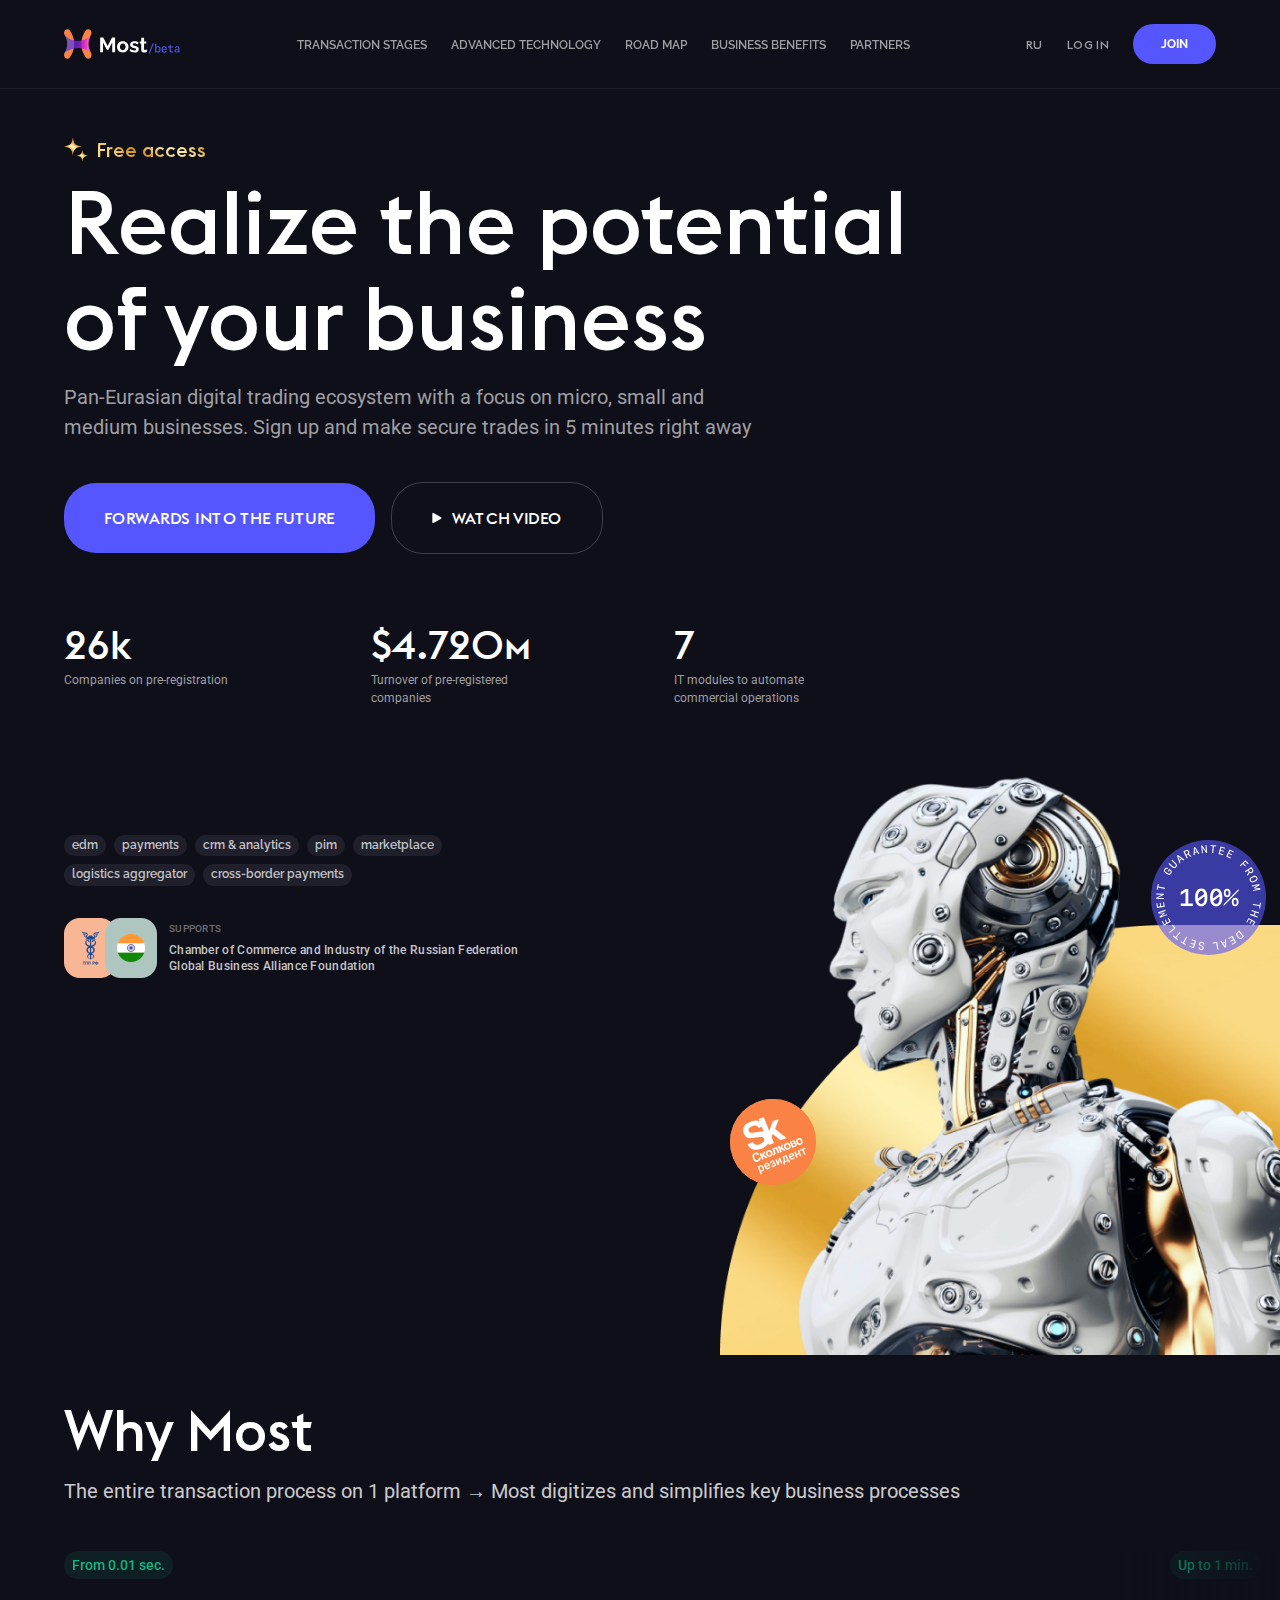
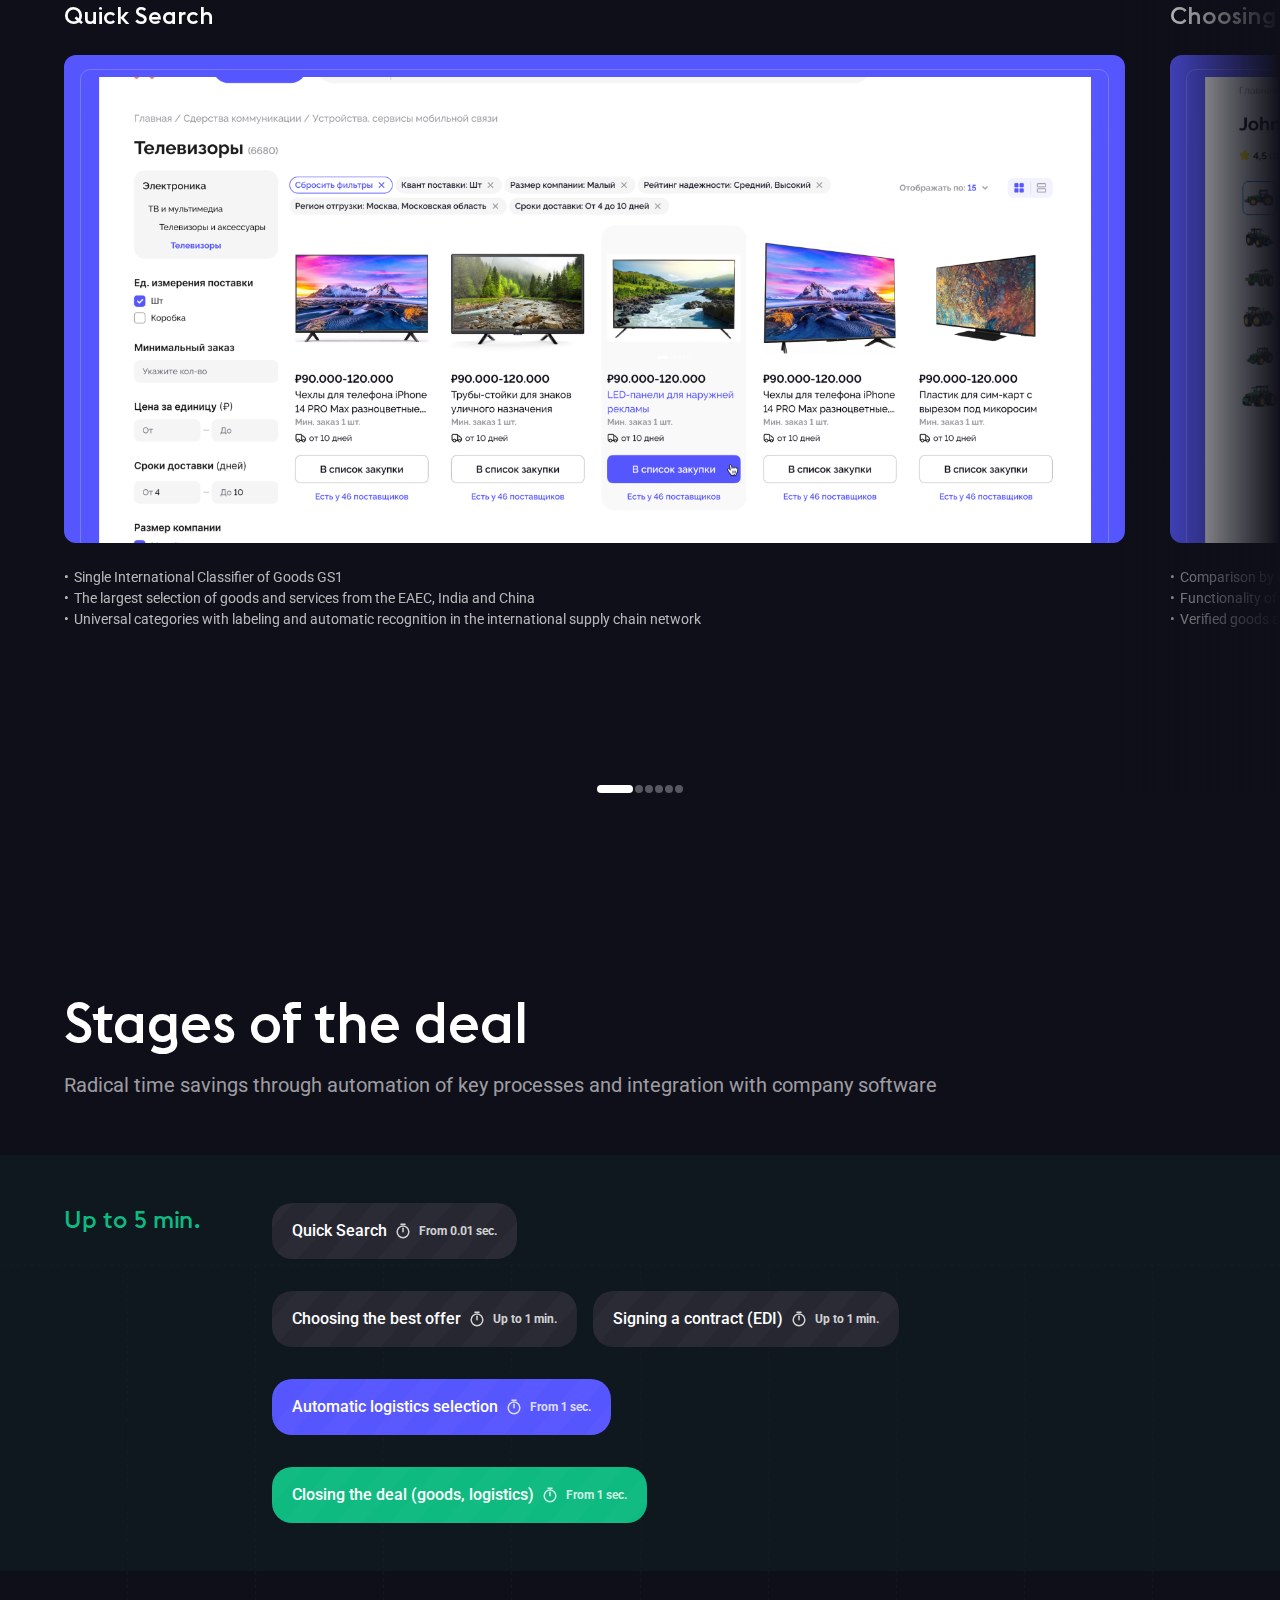
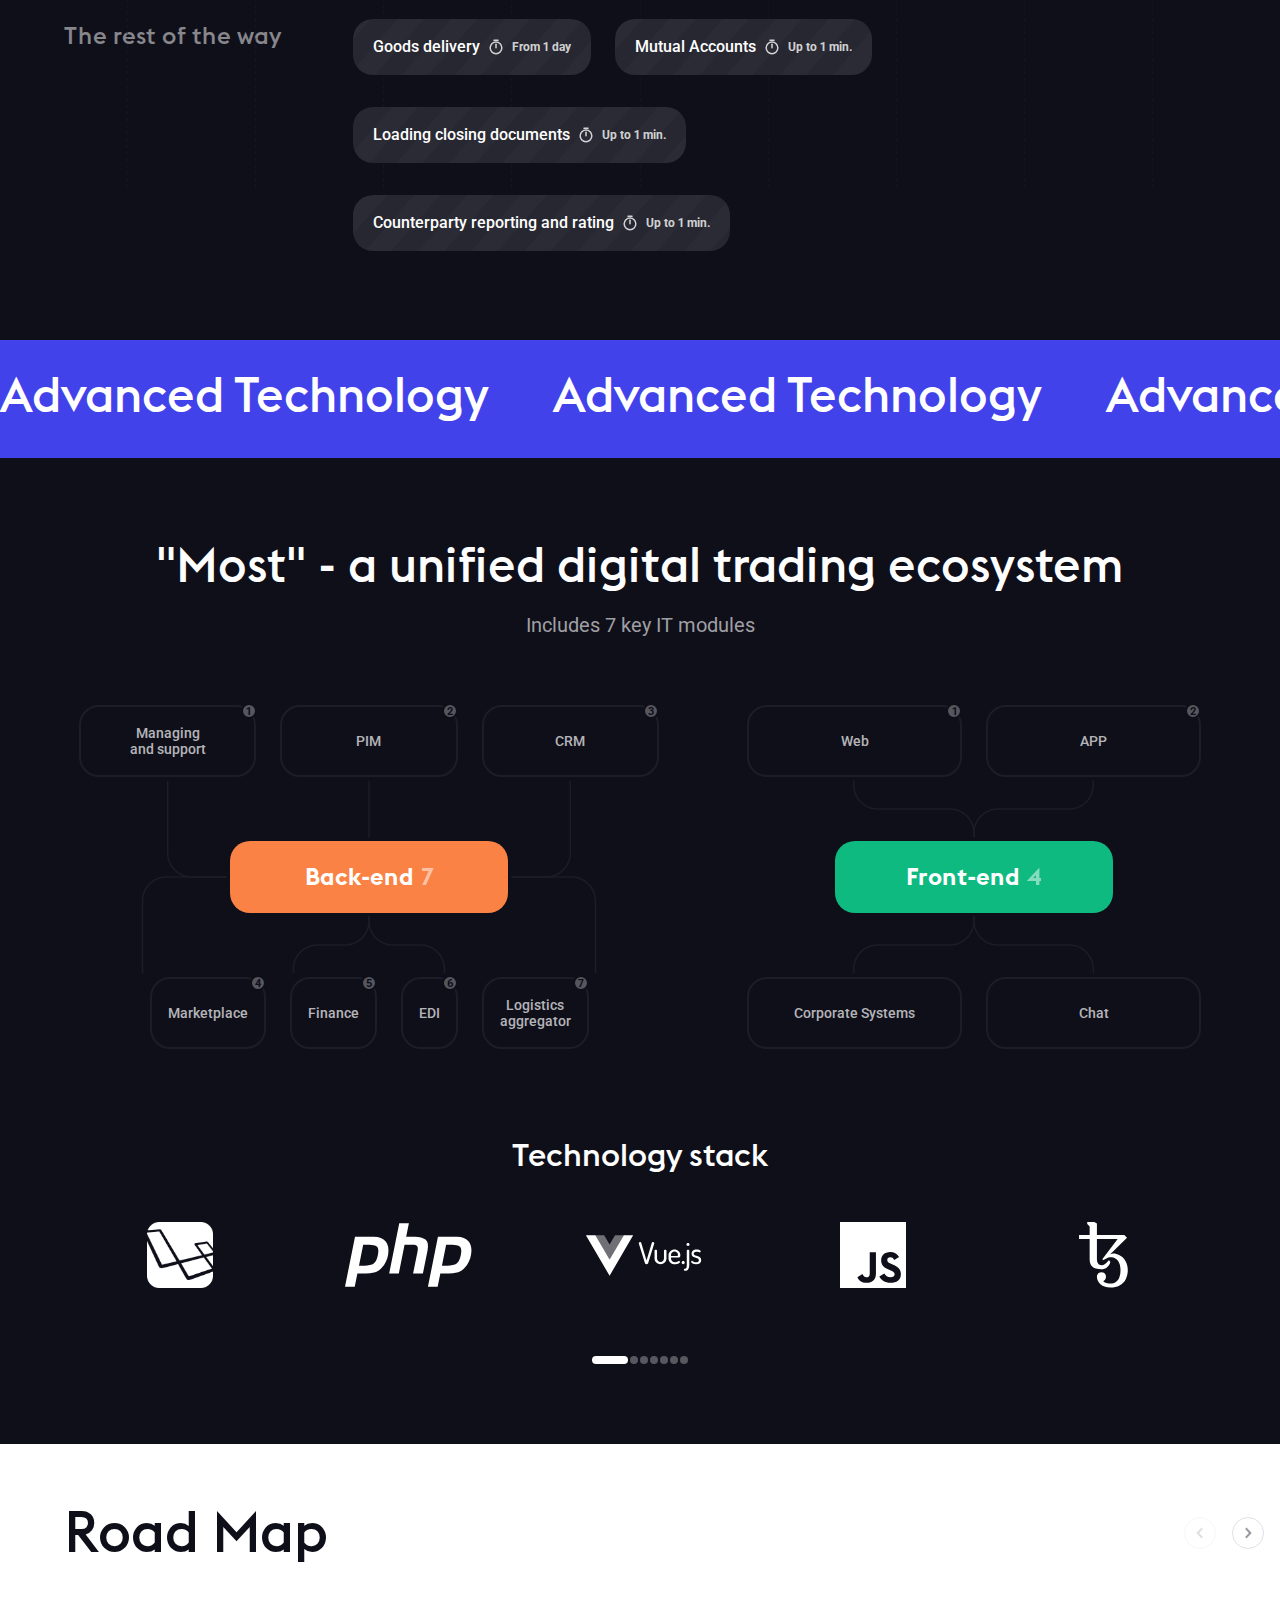
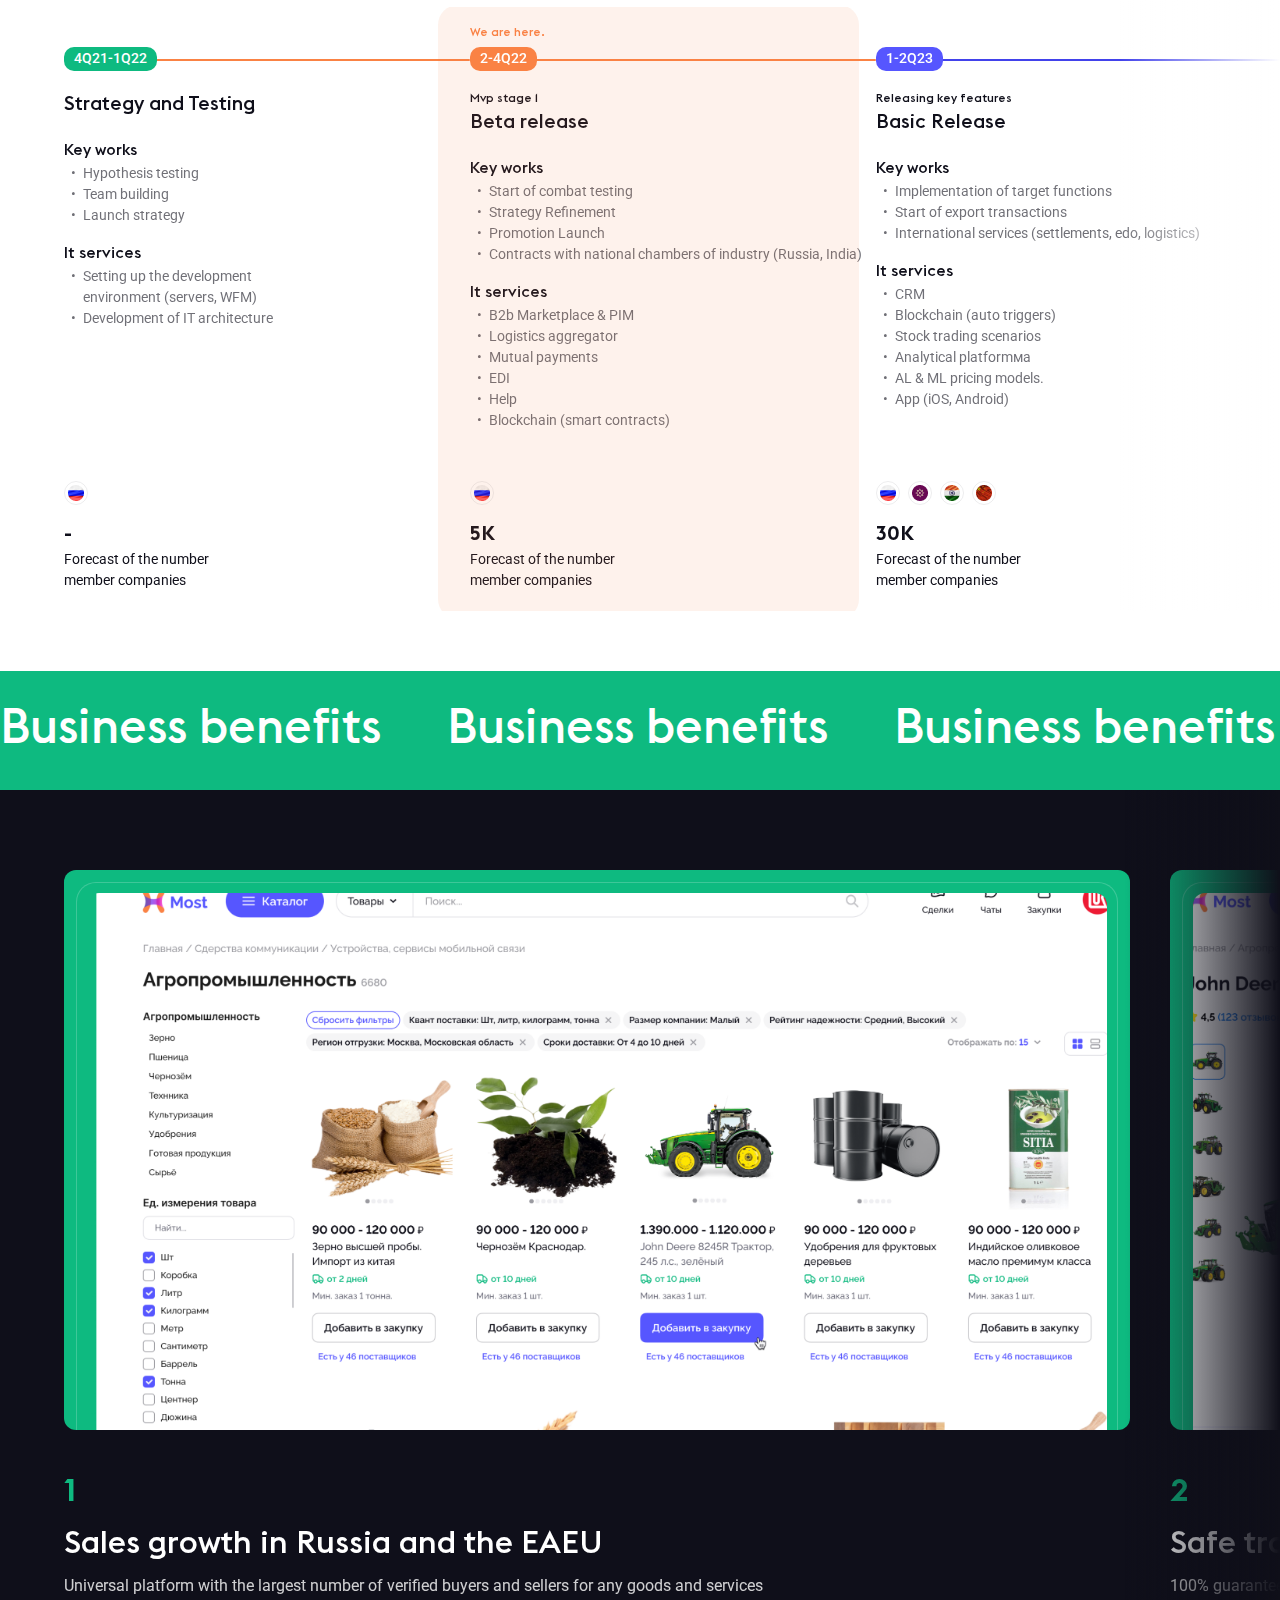
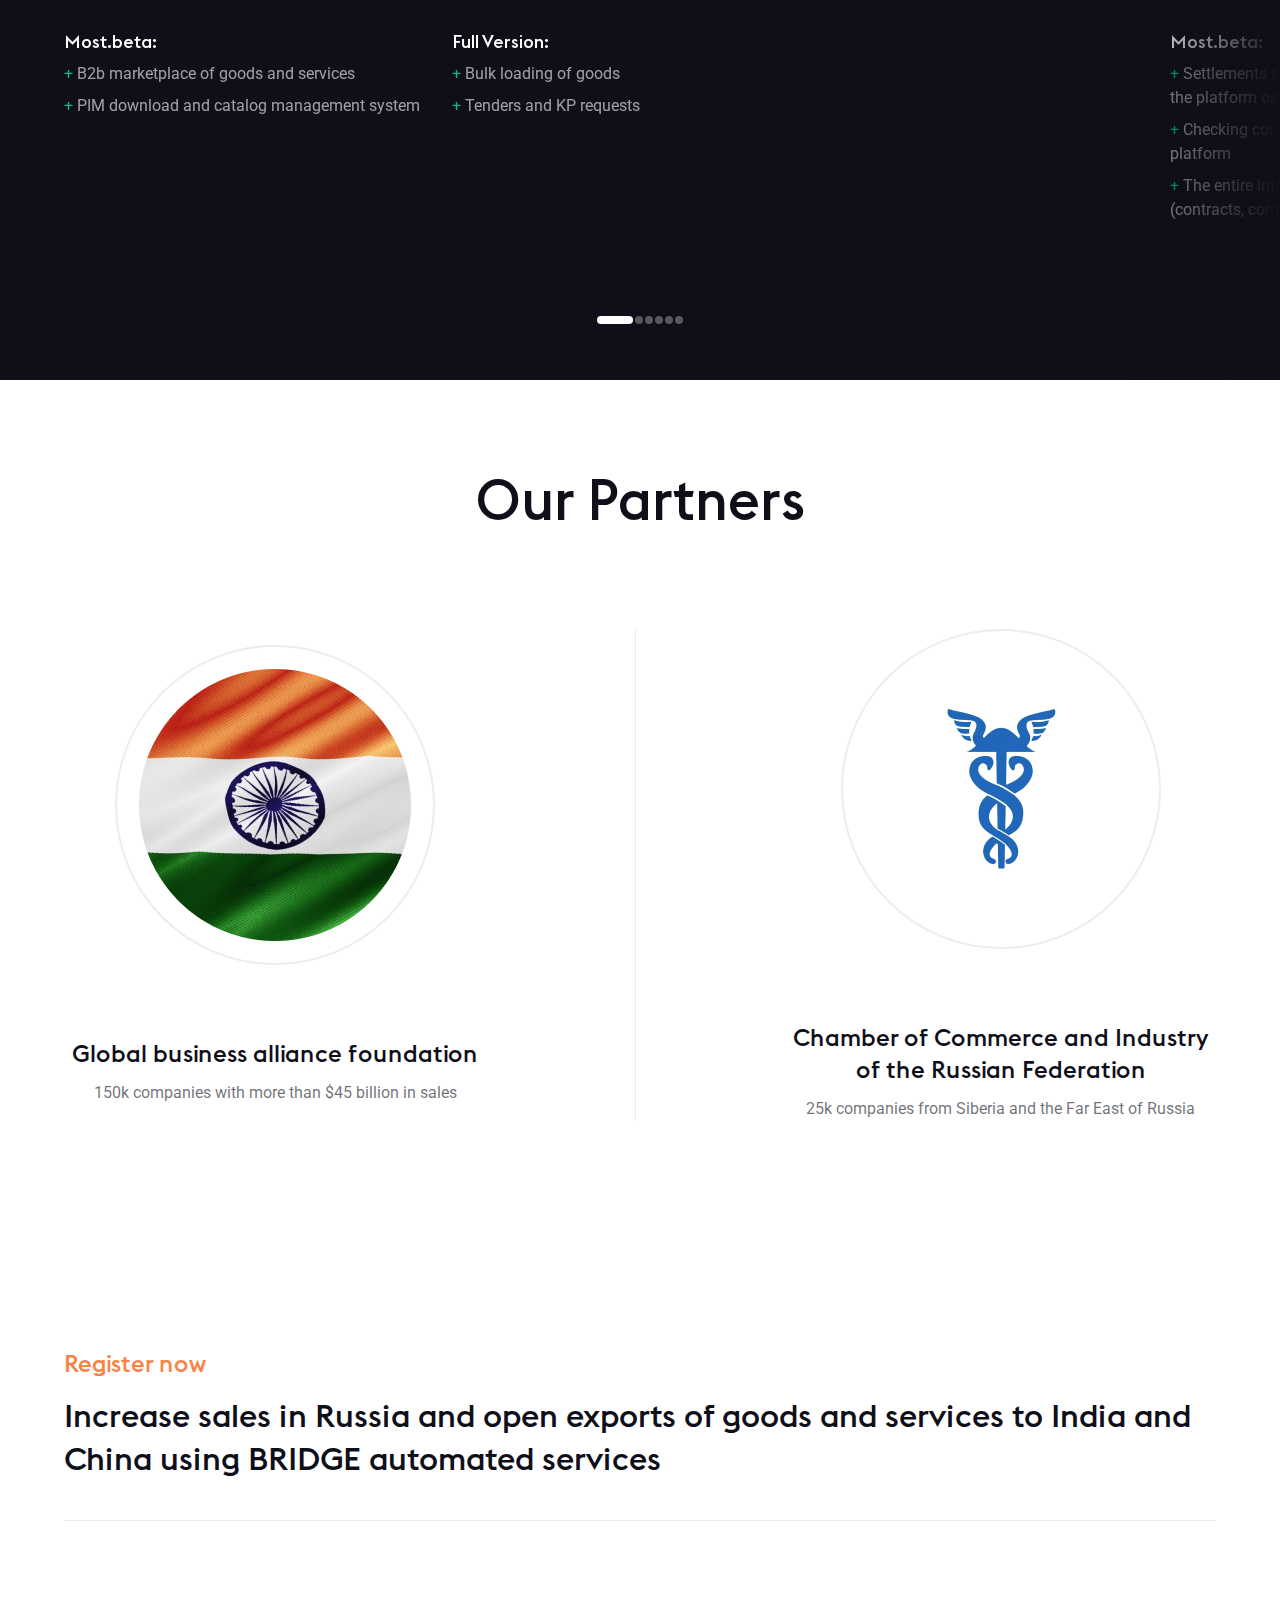
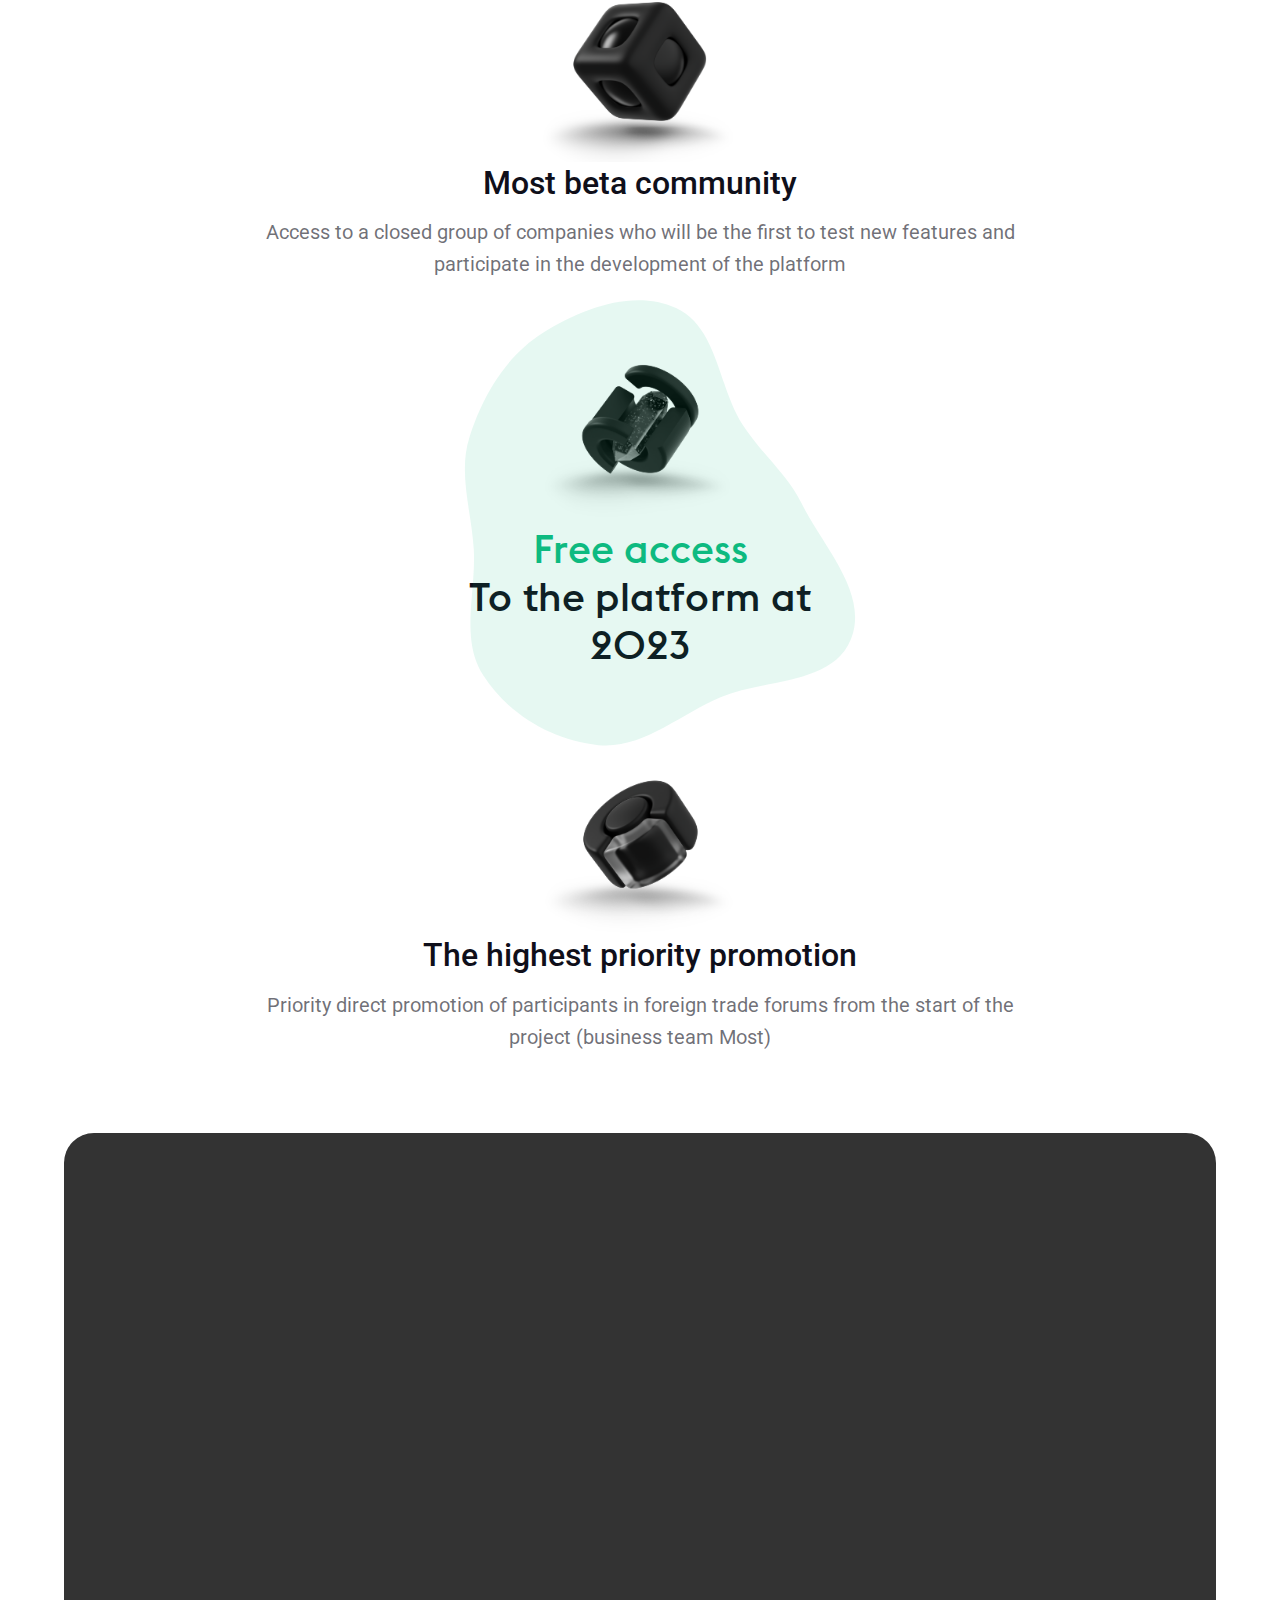
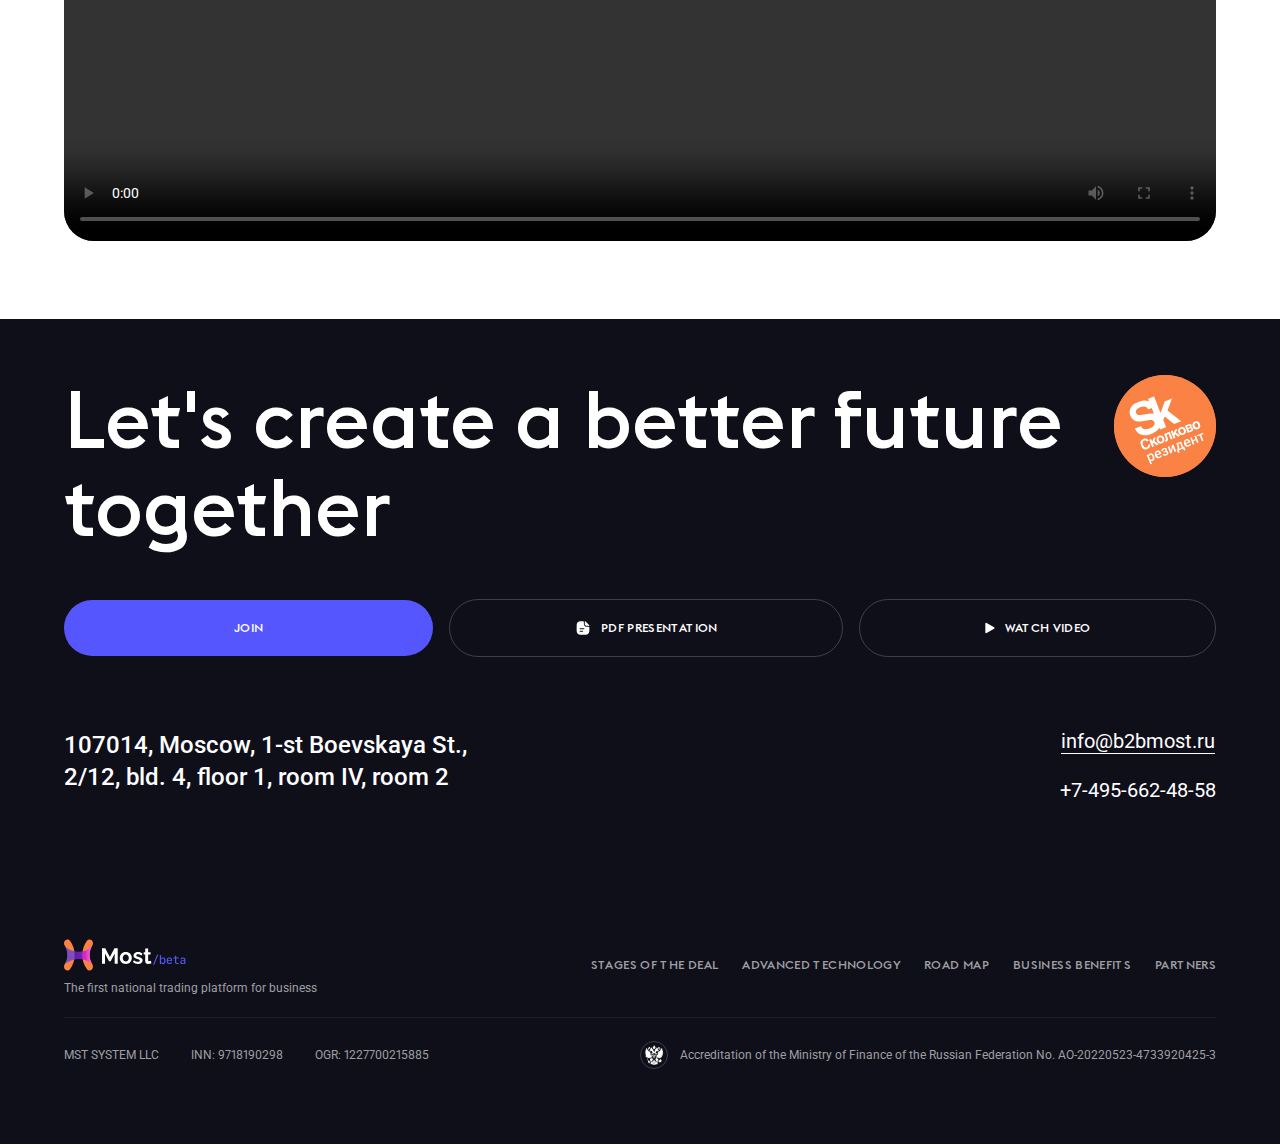
==== indexeng.html @ 622c89a7 "Add files via upload" ====
<!DOCTYPE html>
<html lang="en">
	<head>
	   <meta charset="UTF-8">
	   <meta http-equiv="X-UA-Compatible" content="IE=edge">
	   <meta name="viewport" content="width=device-width, initial-scale=1.0">
	   <meta name="format-detection" content="telephone=no">
	   <title>Most</title>
	   <link rel="stylesheet" href="css/style.css"> 
	</head>
	<body>
		<div class="wrapper">
			<header class="header">
				<div class="header__container">
				<a href="#" class="header__logo">
					<img src="img/logo.svg" alt="">
					</a>
					<nav class="menu">
						<ul class="menu__list">
							<li class="menu__item"><a href="#leads" class="menu__link">Transaction Stages</a></li>
							<li class="menu__item"><a href="#technology" class="menu__link">Advanced Technology</a></li>
							<li class="menu__item"><a href="#road" class="menu__link">road map</a></li>
							<li class="menu__item"><a href="#benefits" class="menu__link">Business benefits</a></li>
							<li class="menu__item"><a href="#partners" class="menu__link">partners</a></li>
						</ul>
					</nav>
					<div class="header__burger"><span></span></div>

					<div class="header__actions">
						<div class="header__menu">MENU</div>
						<a href="index.html" class="header__link">RU</a>
						<a data-da=".menu__list, 700,6" href="#" class="header__login">log in</a>
						<a data-da=".menu__list, 700,5" href="#" class="header__signup header__signup-en">join</a>
					</div>
					
				</div>
			</header>
			<main class="main">
				<div class="main__container">
					<div class="main__content">
						<div class="main__overtitle">
							<img src="img/main/stars.svg" alt="">
							<p>Free access</p>
						</div>
						<div class="main__title">
							Realize the potential of your business
						</div>
						<div class="main__subtitle">
							Pan-Eurasian digital trading ecosystem with a focus on micro, small and medium businesses. Sign up and make secure trades in 5 minutes right away
						</div>
						<div class="main__buttons">
							<a href="#" class="main__go">forwards into the future</a>
							<a href="#" class="main__video">
								<img src="img/main/play.svg" alt="">
								watch video
							</a>
						</div>
						<div class="main__info">
							<p>
								<b>26k</b>
								Companies on pre-registration
							</p>
							<p><b>$4.720м</b>Turnover of pre-registered <br>companies</p>
							<p><b>7</b>IT modules to automate <br> commercial operations</p>
						</div>
					</div>
					<div class="main__right">
						<div class="main__tags">
							<p>edm</p>
							<p>payments</p>
							<p>crm & analytics</p>
							<p>pim</p>
							<p>marketplace</p>
							<p>logistics aggregator</p>
							<p>cross-border payments</p>
						</div>
						<div class="main__support">
							<div class="main__imgs">
								<img src="img/main/1.png" alt="">
								<img src="img/main/2.png" alt="">
							</div>
							<p>
								Supports
								<span>
									Chamber of Commerce and Industry of the <span>Russian Federation</span> <span>RF</span>
									<br>
									Global Business Alliance Foundation
								</span>
							</p>
						</div>
						<div data-da=".main__content, 735,last" class="main__image">
							<img src="img/main/robot.png" alt="">
							<div class="main__guarantee">
								<img src="img/main/guarantee.svg" alt="">
							</div>
							<div class="main__sk">
								<img src="img/main/sk.svg" alt="">
							</div>
						</div>
					</div>
				</div>
			</main>
			<section class="most">
				<div class="most__container">
					<div class="most__title title">
						Why Most
					</div>
					<div class="most__subtitle">
						The entire transaction process on 1 platform → Most digitizes and simplifies key business processes
					</div>
					<div data-top="From 0.01 sec." class="most__cards">
						<div class="most__card">
							<div data-text="From 0.01 sec." class="most__top">
								From 0.01 sec.
							</div>
							<div class="most__name">
								Quick Search
							</div>
							<div class="most__text">
								<p><span>•</span> Single International Classifier of Goods GS1</p>
								<p><span>•</span> The largest selection of goods and services from the EAEC, India and China</p>
								<p><span>•</span> Universal categories with labeling and automatic recognition in the international supply chain network</p>
							</div>
							<div class="most__wrapper">
								<div class="most__video">
									<img src="img/most/1.png" alt="">
								</div>
							</div>
						</div>
						<div class="most__card">
							<div data-text="Up to 1 min." class="most__top">
								Up to 1 min.
							</div>
							<div class="most__name">
								Choosing the best offer
							</div>
							<div class="most__text">
								<p><span>•</span> Comparison by quantitative attributes</p>
								<p><span>•</span> Functionality of open and closed tenders and auctions with possibility to set automatic participation rules</p>
								<p><span>•</span> Verified goods and services (international quality certificates are required to be uploaded for cross-border trading)</p>
							</div>
							<div class="most__wrapper">
								<div class="most__video">
									<img src="img/most/2.png" alt="">
								</div>
							</div>
						</div>
						<div class="most__card">
							<div data-text="Up to 1 min." class="most__top">
								Up to 1 min.
							</div>
							<div class="most__name">
								Document management
							</div>
							<div class="most__text">
								<p><span>•</span> Checking the counterparty according to the Russian Federal Tax Service (→ financial statements) and the Central Bank (→ payment discipline under contracts))</p>
								<p><span>•</span> Monitoring of judicial disputes and encumbrances </p>
								<p><span>•</span> EDI for residents and non-residents </p>
								<p><span>•</span> Recording all stages of the transaction in smart contracts (Blockchain)</p>
							</div>
							<div class="most__wrapper">
								<div class="most__video">
									<img src="img/most/3.png" alt="">
								</div>
							</div>
						</div>
						<div class="most__card">
							<div data-text="From 1 sec." class="most__top">
								From 1 sec.
							</div>
							<div class="most__name">
								<span>Automatic logistics selection</span> <span>Autologistics</span> selection
							</div>
							<div class="most__text">
								<p><span>•</span> Selection of the best offer in terms of price and delivery time (a selection of 1000 companies in Russia and all over the world)</p>
								<p><span>•</span> International shipments (picking routes from warehouse to warehouse)</p>
								<p><span>•</span> Control of delivery through a single window → interfaces Most</p>
							</div>
							<div class="most__wrapper">
								<div class="most__video">
									<img src="img/most/4.png" alt="">
								</div>
							</div>
						</div>
						<div class="most__card">
							<div data-text="Up to 1 min." class="most__top">
								Up to 1 min.
							</div>
							<div class="most__name">
								Safe mutual settlements
							</div>
							<div class="most__text">
								<p><span>•</span> Unified system (settlements through the bank-operator of the platform)</p>
								<p><span>•</span> Guarantees of mutual settlements (settlements through the nominal account of the bank-operator of the platform)</p> 
								<p><span>•</span> Favourable exchange rates (currency conversion at the Central Bank exchange rate)</p>
								<p><span>•</span> Possibility to use national digital currencies</p>
							</div>
							<div class="most__wrapper">
								<div class="most__video">
									<img src="img/most/5.png" alt="">
								</div>
							</div>
						</div>
						<div class="most__card">
							<div data-text="" class="most__top hide">
								hide
							</div>
							<div class="most__name">
								Automation
							</div>
							<div class="most__text">
								<p><span>•</span> Integration and automatic uploading of closing documents into your company's accounting system (1C, Contour, SAP, Oracle, etc.)</p>
								<p><span>•</span> Reliable ratings (objective (Service Level) and subjective (NPS & CSI) assessments of transaction steps and overall impression)</p>
								<p><span>•</span> Guarantee of accuracy (fixing data in smart contracts (blockchain))</p>
							</div>
							<div class="most__wrapper">
								<div class="most__video">
									<img src="img/most/6.png" alt="">
								</div>
							</div>
						</div>

					</div>
				</div>
			</section>
			<section id="leads" class="leads">
				<div class="leads__container">
					<div class="leads__header">
						<div class="leads__title title">
							Stages of the deal
						</div>
						<div class="leads__subtitle">
							Radical time savings through automation of key processes and integration with company software
						</div>
					</div>
				</div>
				<div class="leads__body">				
					<div class="leads__top">
						<div class="leads__container">
							<div class="leads__content">
								<div class="leads__row">
									<p>
										Quick Search
										<span>
											<img src="img/leads/timer.svg" alt="">
											From 0.01 sec.
										</span>
									</p>
								</div>
								<div class="leads__row">
									<p>
										Choosing the best offer
										<span>
											<img src="img/leads/timer.svg" alt="">
											Up to 1 min.
										</span>
									</p>
									<p>
										Signing a contract (EDI)
										<span>
											<img src="img/leads/timer.svg" alt="">
											Up to 1 min.
										</span>
									</p>
								</div>
								<div class="leads__row">
									<p class="purple">
										Automatic logistics selection
										<span>
											<img src="img/leads/timer.svg" alt="">
											From 1 sec.
										</span>
									</p>
								</div>		
								<div class="leads__row">
									<p class="green">
										Closing the deal (goods, logistics)
										<span>
											<img src="img/leads/timer.svg" alt="">
											From 1 sec.
										</span>
									</p>
								</div>

							</div>
							<p>
								Up to 5 min.
							</p>
						</div>
					</div>
					<div class="leads__bottom">
						<div class="leads__container">
							<div class="leads__content">
								<div class="leads__row">
									<p>
										Goods delivery
										<span>
											<img src="img/leads/timer.svg" alt="">
											From 1 day
										</span>
									</p>
									<p>
										Mutual Accounts
										<span>
											<img src="img/leads/timer.svg" alt="">
											Up to 1 min.
										</span>
									</p>
								</div>
								<div class="leads__row">
									<p>
										Loading closing documents
										<span>
											<img src="img/leads/timer.svg" alt="">
											Up to 1 min.
										</span>
									</p>
								</div>
								<div class="leads__row">
									<p>
										Counterparty reporting and rating
										<span>
											<img src="img/leads/timer.svg" alt="">
											Up to 1 min.
										</span>
									</p>
								</div>		
							</div>
							<p>
								The rest of the way
							</p>
						</div>
					</div>
				</div>
				
			</section>
			<section id="technology" class="technology">
				<div class="technology__marquees marquees">
					<div>
						<span>Advanced Technology</span>
						<span>Advanced Technology</span>
						<span>Advanced Technology</span>
						<span>Advanced Technology</span>
					</div>
					<div>
						<span>Advanced Technology</span>
						<span>Advanced Technology</span>
						<span>Advanced Technology</span>
						<span>Advanced Technology</span>
					</div>

				</div>
				<div class="technology__container">
					<div class="technology__title title">
						"Most" - a unified digital trading ecosystem
					</div>
					<div class="technology__subtitle">
						Includes 7 key IT modules
					</div>
					<div class="technology__content">
						<div class="technology__backend">
							<div class="technology__top">
								<p data-da=".technology__bottom-back, 600, first">
									Managing <br>and support
									<span>1</span>
								</p>
								<p data-da=".technology__bottom-back, 600, first">
									PIM
									<span>2</span>
								</p>
								<p data-da=".technology__bottom-back, 600, first">
									CRM
									<span>3</span>
								</p>
							</div>
							<div class="technology__center">
								Back-end <span> 7</span>
							</div>
							<div class="technology__bottom technology__bottom-back">
								<p>
									Marketplace
									<span>4</span>
								</p>
								<p>
									Finance
									<span>5</span>
								</p>
								<p><span>6</span>EDI</p>
								<p><span>7</span>
								Logistics <br>aggregator
								</p>
							</div>
						</div>
						<div class="technology__frontend">
							<div class="technology__top">
								<p data-da=".technology__bottom-front, 600, first">
									Web <span>1</span>
								</p>
								<p data-da=".technology__bottom-front, 600, first">
									APP <span>2</span>
								</p>
							</div>
							<div class="technology__center">
								Front-end <span>4</span>
							</div>
							<div class="technology__bottom technology__bottom-front">
								<p>
									Corporate Systems<span>3</span>
								</p>
								<p>
									Chat <span>4</span>
								</p>
							</div>
						</div>

					</div>
					<div class="technology__stack">
						<div class="technology__title title">
							Technology stack
						</div>
						<div class="technology__items">
							<div>
								<img src="img/technology/1.png" alt="">
							</div>
							<div>
								<img src="img/technology/2.svg" alt="">
							</div>
							<div>
								<img src="img/technology/3.svg" alt="">
							</div>
							<div>
								<img src="img/technology/4.svg" alt="">
							</div>
							<div>
								<img src="img/technology/5.svg" alt="">
							</div>
							<div>
								<img src="img/technology/6.svg" alt="">
							</div>
							<div>
								<img src="img/technology/7.svg" alt="">
							</div>
						
						</div>
					</div>
				</div>
			</section>
			<section id="road" class="road">
				<div class="road__container">
					<div class="road__title title">
						Road Map
					</div>
					<div class="road__content">
						<div class="road__card">
							<div class="road__time green">
								4Q21-1Q22
							</div>
							<div class="road__card-title">
								Strategy and Testing
							</div>
							<div class="road__wrapper">
								<ul>
									<b>Key works</b>
									<li><span>•</span> Hypothesis testing</li>
									<li><span>•</span> Team building</li>
									<li><span>•</span> Launch strategy</li>
								</ul>		
								<ul>
									<b>It services</b>
									<li><span>•</span> Setting up the development <br> environment (servers, WFM)</li>
									<li><span>•</span> Development of IT architecture</li>
								</ul>								
							</div>
							<div class="road__bottom">
								<div class="road__countries">
									<div class="road__country">
										<img src="img/roadmap/1.png" alt="">
									</div>
								</div>
								<p>
									-
								</p>
								<span>
									Forecast of the number <br>member companies
								</span>
								
							</div>
						</div>
						<div class="road__card orange">
							<p>We are here.</p>
							<div class="road__time orange">
								2-4Q22
							</div>
							<div class="road__overtitle">
								Mvp stage 1
							</div>
							<div class="road__card-title">
								Beta release
							</div>
							<div class="road__wrapper">
								<ul>
									<b>Key works</b>
									<li><span>•</span> Start of combat testing</li>
									<li><span>•</span> Strategy Refinement</li>
									<li><span>•</span> Promotion Launch</li>
									<li><span>•</span> Contracts with national chambers of industry (Russia, India)</li>
								</ul>		
								<ul>
									<b>It services</b>
									<li><span>•</span> B2b Marketplace & PIM</li>
									<li><span>•</span> Logistics aggregator</li>
									<li><span>•</span>Mutual payments</li>
									<li><span>•</span>EDI</li>
									<li><span>•</span>Help</li>
									<li><span>•</span>Blockchain (smart contracts)</li>
								</ul>								
							</div>
							<div class="road__bottom">
							<div class="road__countries">
									<div class="road__country">
										<img src="img/roadmap/1.png" alt="">
									</div>
								</div>
									<p>
										5K
									</p>
									<span>
										Forecast of the number <br>member companies
									</span>
							</div>
						</div>
						<div class="road__card">
							<div class="road__time">
								1-2Q23
							</div>
							<div class="road__overtitle">
								Releasing key features
							</div>
							<div class="road__card-title">
								Basic Release
							</div>
							<div class="road__wrapper">
								<ul>
									<b>Key works</b>
									<li><span>•</span> Implementation of target functions</li>
									<li><span>•</span> Start of export transactions</li>
									<li><span>•</span> International services (settlements, edo, logistics)</li>
								</ul>		
								<ul>
									<b>It services</b>
									<li><span>•</span>CRM</li>
									<li><span>•</span>Blockchain (auto triggers)</li>
									<li><span>•</span>Stock trading scenarios</li>
									<li><span>•</span>Analytical platformма</li>
									<li><span>•</span>AL & ML pricing models.</li>
									<li><span>•</span>App (iOS, Android)</li>
								</ul>								
							</div>
							<div class="road__bottom">
							<div class="road__countries">
								<div class="road__country">
									<img src="img/roadmap/1.png" alt="">
								</div>
								<div class="road__country">
									<img src="img/roadmap/2.png" alt="">
								</div>
								<div class="road__country">
									<img src="img/roadmap/3.png" alt="">
								</div>
								<div class="road__country">
									<img src="img/roadmap/4.png" alt="">
								</div>
							</div>
									<p>
										30K
									</p>
									<span>
										Forecast of the number <br>member companies
									</span>
							</div>
						</div>
						<div class="road__card">
							<div class="road__time">
								3-4Q23
							</div>
							<div class="road__card-title">
								Target platform functionality
							</div>
							<div class="road__wrapper">
								<ul>
									<b>Key works</b>
									<li><span>•</span> Launch of international promotion</li>
									<li><span>•</span> It-strategy actualization</li>
									<li><span>•</span> Start of monetization (entering the operating +)</li>
								</ul>		
								<ul>
									<b>It services</b>
									<li><span>•</span>CRM</li>
									<li><span>•</span>Blockchain (auto triggers)</li>
									<li><span>•</span>Stock trading scenarios</li>
									<li><span>•</span>Analytical platformма</li>
									<li><span>•</span>AL & ML pricing models.</li>
									<li><span>•</span>App (iOS, Android)</li>
								</ul>								
							</div>
							<div class="road__bottom">
							<div class="road__countries">
								<div class="road__country">
									<img src="img/roadmap/1.png" alt="">
								</div>
								<div class="road__country">
									<img src="img/roadmap/2.png" alt="">
								</div>
								<div class="road__country">
									<img src="img/roadmap/3.png" alt="">
								</div>
								<div class="road__country">
									<img src="img/roadmap/4.png" alt="">
								</div>
								<div class="road__country">
									<img src="img/roadmap/5.png" alt="">
								</div>
							</div>
									<p>
										100K
									</p>
									<span>
										Forecast of the number <br>member companies
									</span>
							</div>
						</div>
						<div class="road__card">
							<div class="road__time">
								2024-2025
							</div>
							<div class="road__card-title">
								International promotion
							</div>
							<div class="road__wrapper">
								<ul>
									<b>Key works</b>
									<li><span>•</span>Development of international direction</li>
									<li><span>•</span>Expansion of the organizational structure</li>
									<li><span>•</span>Strengthening monetization</li>
								</ul>		
								<ul>
									<b>It services</b>
									<li><span>•</span>Blockchain (100%)</li>
									<li><span>•</span>Cryptocurrency settlements</li>
									<li><span>•</span>Integration with key business accounting systems</li>
									<li><span>•</span>Launch b2b SaaS For small business (100% of business processes)</li>
									<li><span>•</span>Chats (100% of key functions)</li>
								</ul>								
							</div>
							<div class="road__bottom">
							<div class="road__countries">
								<div class="road__country">
									<img src="img/roadmap/1.png" alt="">
								</div>
								<div class="road__country">
									<img src="img/roadmap/2.png" alt="">
								</div>
								<div class="road__country">
									<img src="img/roadmap/3.png" alt="">
								</div>
								<div class="road__country">
									<img src="img/roadmap/4.png" alt="">
								</div>
								<div class="road__country">
									<img src="img/roadmap/5.png" alt="">
								</div>
								<div class="road__country">
									<img src="img/roadmap/6.png" alt="">
								</div>
							</div>
									<p>
										300K
									</p>
									<span>
										Forecast of the number <br>member companies
									</span>
							</div>
						</div>
					</div>
				</div>
			</section>
			<div id="benefits" class="benefits">
				<div class="benefits__marquees marquees">
					<div>
						<span>Business benefits</span>
						<span>Business benefits</span>
						<span>Business benefits</span>
						<span>Business benefits</span>
					</div>
					<div>
						<span>Business benefits</span>
						<span>Business benefits</span>
						<span>Business benefits</span>
						<span>Business benefits</span>
					</div>
				</div>
					<div class="benefits__top">
						<span>1</span>
					</div>

				<div class="benefits__container">
					<div class="benefits__row">
						<p>
							Sales growth in Russia and the EAEU
						</p>
						<div class="benefits__content">
							<b>1</b>
							<p>
								Sales growth in Russia and the EAEU
							</p>
							<span>
								Universal platform with the largest number of verified buyers and sellers for any goods and services
							</span>
							<div class="benefits__text">
								<p>
									<b>Most.beta:</b>
									<span><em>+</em> B2b marketplace of goods and services</span>
									<span><em>+</em> PIM download and catalog management system</span>									
								</p>
								<p>
									<b>Full Version:</b>
									<span><em>+</em>  Bulk loading of goods</span>
									<span><em>+</em>  Tenders and KP requests</span>
								</p>

							</div>
						</div>
						<div class="benefits__image">
							<div class="benefits__img">
								<img src="img/benefits/1.png" alt="">
							</div>
						</div>
					</div>
					<div class="benefits__row">
						<p>
							Safe transactions
						</p>
						<div class="benefits__content">
							<b>2</b>
							<p>
								Safe transactions
							</p>
							<span>
								100% guarantee of payments through the use of nominal accounts and advances
							</span>
							<div class="benefits__text">
								<p>
									<b>Most.beta:</b>
									<span><em>+</em> Settlements through the single nominal account of the platform operator bank</span>
									<span><em>+</em> Checking counterparties when registering on the platform</span>									
									<span><em>+</em> The entire interaction history is available in 1 click (contracts, communication history)</span>		
								</p>
								<p>
									<b>Full Version:</b>
									<span><em>+</em> Storing the entire chain of transactions and conditions in smart contracts (blockchain)</span>
									<span><em>+</em> Payment guarantee systems (escrow, guarantees)</span>
									<span><em>+</em> Online-monitoring of participants from the data of the Federal Tax Service and the Central Bank of Russia and ratings of companies on the platform</span>
								</p>

							</div>
						</div>
						<div class="benefits__image">
							<div class="benefits__img">
								<img src="img/benefits/2.png" alt="">
							</div>
						</div>
					</div>
					<div class="benefits__row">
						<p>
							Speed and simplicity
						</p>	
						<div class="benefits__content">
							<b>3</b>
							<p>
								Speed and simplicity
							</p>
							<span>
								Signing contracts and choosing logistics on 1 platform in seconds
							</span>
							<div class="benefits__text">
								<p>
									<b>Most.beta:</b>
									<span><em>+</em> Electronic document management for internal transactions</span>
									<span><em>+</em> Automatic selection of the most profitable logistics</span>									
								</p>
								<p>
									<b>Full Version:</b>
									<span><em>+</em> Electronic document management for international transactions</span>
									<span><em>+</em> Integration with internal reporting systems of participants</span>
									<span><em>+</em> Smart cross-border payment router (auto selection of optimal currency pairs)</span>
								</p>

							</div>
						</div>
						<div class="benefits__image">
							<div class="benefits__img">
								<img src="img/benefits/3.png" alt="">
							</div>
						</div>
					</div>
					<div class="benefits__row">
						<p>
							Resources for business growth
						</p>

						<div class="benefits__content">
							<b>4</b>
							<p>
								Resources for business growth
							</p>
							<span>
								Preferential and fast lending from leading banks for transactions on the platform Most
							</span>
							<div class="benefits__text">
								<p>
									<b>Full Version:</b>
									<span><em>+</em> Financial aggregator (loans, factoring, leasing)</span>
									<span><em>+</em> Insurance aggregator</span>
									<span><em>+</em> "Single window" of state support programs </span>
								</p>
							</div>
						</div>
						<div class="benefits__image">
							<div class="benefits__img">
								<img src="img/benefits/4.png" alt="">
							</div>
						</div>
					</div>
					<div class="benefits__row">
						<p>
							Logistics optimization
						</p>

						<div class="benefits__content">
							<b>5</b>
							<p>
								Logistics optimization
							</p>
							<span>
								Automatic selection of the fastest and cheapest delivery scenario in a single window format
							</span>
							<div class="benefits__text">
								<p>
									<b>Most.beta:</b>
									<span><em>+</em> Logistics aggregator</span>
									<span><em>+</em> Selection of the optimal route (cost, time)</span>									
								</p>
								<p>
									<b>Full Version:</b>
									<span><em>+</em> Artificial intelligence optimizes the route</span>
									<span><em>+</em> Transmodal routes</span>
								</p>

							</div>
						</div>
						<div class="benefits__image">
							<div class="benefits__img">
								<img src="img/benefits/5.png" alt="">
							</div>
						</div>
					</div>
					<div class="benefits__row">
						<p>
							Saving on advertising
						</p>
						<div class="benefits__content">
							<b>6</b>
							<p>
								Saving on advertising
							</p>
							<span>
								High rating on the platform and a good product → the best way to quickly increase sales
							</span>
							<div class="benefits__text">						
								<p>
									<b>Full Version:</b>
									<span><em>+</em> Ratings of platform members</span>
									<span><em>+</em> System of recommendations</span>
								</p>
							</div>
						</div>
						<div class="benefits__image">
							<div class="benefits__img">
								<img src="img/benefits/6.png" alt="">
							</div>
						</div>
					</div>

				</div>
			</div>
			<section id="partners" class="partners">
				<div class="partners__container">
					<div class="partners__title title">
						Our Partners
					</div>
					<div class="partners__content">
						<div class="partners__card">
							<div class="partners__image">
								<img src="img/partners/1.png" alt="">
							</div>
							<p>
								Global business alliance foundation
							</p>
							<span>
								150k companies with more than $45 billion in sales
							</span>
						</div>
						<div class="partners__line"></div>
						<div class="partners__card">
							<div class="partners__image">
								<img src="img/partners/2.png" alt="">
							</div>
							<p>
								Chamber of Commerce and Industry <br>of the Russian Federation
							</p>
							<span>
								25k companies from Siberia and the Far East of Russia
							</span>
						</div>
					</div>
				</div>
			</section>
			
			<div class="registration">
				<div class="registration__container">
					<div class="registration__overtitle">
						Register now
					</div>
					<div class="registration__title">
						Increase sales in Russia and open exports of goods and services to India and China using BRIDGE automated services
					</div>					
				</div>
				<div class="registration__container">
					<div class="registration__cards">
						<div class="registration__card">
							<img src="img/registration/1.png" alt="">
							<b>1</b>
							<p>
								Most beta community
							</p>
							<span>
								Access to a closed group of companies who will be the first to test new features and participate in the development of the platform
							</span>
						</div>
						<div class="registration__item">
							<b>2</b>
							<img src="img/registration/2.png" alt="">
							<p><span>Free access</span> To the platform at <br> 2023</p>
						</div>

						<div class="registration__card">
							<b>3</b>
							<img src="img/registration/3.png" alt="">
							<p>
								The highest priority promotion
							</p>
							<span>
								Priority direct promotion of participants in foreign trade forums from the start of the project (business team Most)
							</span>
						</div>

					</div>					
					<div class="registration__video">
						<video controls src="img/Full6.mp4"></video>
					</div>
				</div>

			</div>
			<footer class="footer">
				<div class="footer__container">
					<div class="footer__body">
						<div class="footer__left">
							<div class="footer__title footer__title-en">
								Let's create <br>
								a better future <br>
								together
								<img src="img/main/sk.svg" alt="">
							</div>
							<div class="footer__buttons">
								<a href="#" class="footer__enter footer__enter-en">join</a>
								<a href="img/MOST для инвесторов(A4).pdf" class="footer__button">
									<img src="img/footer/pdf.svg" alt="">
									pdf presentation
								</a>
								<a href="#" class="footer__button footer__button-video">
									<img src="img/main/play.svg" alt="">
									watch video
								</a>
							</div>
						</div>
						<div class="footer__right">
							<div class="footer__address">
								107014, Moscow, 1-st Boevskaya St., 2/12, bld. 4, floor 1, room IV, room 2
							</div>
							<div class="footer__links">
								<a href="mailto:info@b2bmost.ru" class="footer__mail">info@b2bmost.ru</a>
								<a href="tel:+74956624858" class="footer__tel">+7-495-662-48-58</a>
							</div>
						</div>
					</div>
					<div class="footer__prefooter">
						<div class="footer__logo">
							<img src="img/logo.svg" alt="">
							<p>
								The first national trading platform for business
							</p>
						</div>
						<ul data-da=".footer__bottom,1215, 1">
							<li><a href="#">Stages of the deal</a></li>
							<li><a href="#">Advanced Technology</a></li>
							<li><a href="#">road map</a></li>
							<li><a href="#">Business benefits</a></li>
							<li><a href="#">partners</a></li>
						</ul>
					</div>
					<div class="footer__bottom">
						<div data-da=".footer__accr>div,550, last" class="footer__texts">
							<p>MST SYSTEM LLC</p><p>INN: 9718190298</p><p>OGR: 1227700215885</p>
						</div>
						<div class="footer__accr">
							<img src="img/footer/accrediaton.svg" alt="">
							<div>
								Accreditation of the Ministry of Finance of the Russian Federation No. AO-20220523-4733920425-3
							</div>
						</div>
					</div>
				</div>
			</footer>
		</div>
		<div id="popup" class="popup">
			<span></span>
			<p></p>
	      <div class="popup__body">
	      	
	      	
	      	<video controls src="img/Full6.mp4"></video>
	      </div>
	   </div>
	   <div class="join-popup">
	   	<span></span>
	   	<div class="join-popup__content">
	   		<img src="img/popup/x.svg" alt="" class="join-popup__close">
	   		<img src="img/popup/logo.svg" alt="" class="join-popup__logo">
	   		<div class="join-popup__title">Join to the future!</div>
	   		<div class="join-popup__subtitle">Realize the potential of your business with cutting-edge technology Most</div>
	   		<input type="text" placeholder="Full name" required>
	   		<input type="tel" placeholder="Phone" required>
	   		<input type="email" placeholder="Email" required>
	   		<input type="text" placeholder="TIN">
	   		<input type="text" placeholder="Industry">
	   		<button>Sign up</button>
	   	</div>
	   </div>


		<script src="js/jquery-3.6.0.min.js"></script>
		<script src="js/dynamicAdapt.js"></script>  
		<script src="js/slick.min.js"></script>
		<script src="js/script.js"></script>  
	</body>
</html>
---- css/style.css ----
@charset "UTF-8";
@import url("https://fonts.googleapis.com/css2?family=Raleway:wght@600;700&family=Roboto:wght@400;500;700&display=swap");
* {
  padding: 0;
  margin: 0;
  border: 0;
}

*, *:before, *:after {
  -webkit-box-sizing: border-box;
  box-sizing: border-box;
}

:focus, :active {
  outline: none;
}

a:focus, a:active {
  outline: none;
}

nav, footer, header, aside {
  display: block;
}

html, body {
  height: 100%;
  width: 100%;
  font-size: 100%;
  line-height: 1;
  font-size: 14px;
  -ms-text-size-adjust: 100%;
  -moz-text-size-adjust: 100%;
  -webkit-text-size-adjust: 100%;
}

input, button, textarea {
  font-family: inherit;
}

input::-ms-clear {
  display: none;
}

button {
  cursor: pointer;
}

button::-moz-focus-inner {
  padding: 0;
  border: 0;
}

a, a:visited {
  text-decoration: none;
}

a:hover {
  text-decoration: none;
}

ul li {
  list-style: none;
}

img {
  vertical-align: top;
}

h1, h2, h3, h4, h5, h6 {
  font-size: inherit;
  font-weight: 400;
}

input::-webkit-outer-spin-button,
input::-webkit-inner-spin-button {
  -webkit-appearance: none;
  margin: 0;
}

input[type=number] {
  -moz-appearance: textfield;
}

@font-face {
  font-family: "Euclid Flex";
  src: url("../fonts/EuclidFlexMedium.ttf") format("truetype");
  font-style: normal;
  font-weight: 500;
}
@font-face {
  font-family: "Euclid Flex";
  src: url("../fonts/EuclidFlexSemiBold.ttf") format("truetype");
  font-style: normal;
  font-weight: 600;
}
@font-face {
  font-family: "Euclid Flex";
  src: url("../fonts/EuclidFlexBold.ttf") format("truetype");
  font-style: normal;
  font-weight: 700;
}
html {
  scroll-behavior: smooth;
}

body {
  font-family: "Roboto", sans-serif;
  font-weight: 400;
  background: #0F0F1A;
  color: #ffffff;
  overflow-x: hidden;
}

.wrapper {
  overflow: hidden;
}

[class*=__container] {
  max-width: 1808px;
  margin: 0 auto;
  padding: 0 64px;
}
@media (max-width: 1215px) {
  [class*=__container] {
    padding: 0 56px;
  }
}
@media (max-width: 991px) {
  [class*=__container] {
    padding: 0 32px;
  }
}
@media (max-width: 700px) {
  [class*=__container] {
    padding: 0 24px;
  }
}

a {
  color: inherit;
}

.header {
  position: fixed;
  width: 100%;
  left: 0;
  z-index: 20;
  top: 0;
  padding: 24px 0;
  border-bottom: 1px solid #1D1D28;
}
.header.scroll{
  background: #0F0F1A;
}
.header__container {
  display: -webkit-box;
  display: -ms-flexbox;
  display: flex;
  -webkit-box-pack: justify;
      -ms-flex-pack: justify;
          justify-content: space-between;
  -webkit-box-align: center;
      -ms-flex-align: center;
          align-items: center;
}
.header__logo img {
  height: 40px;
}
.header__actions {
  display: -webkit-box;
  display: -ms-flexbox;
  display: flex;
  -webkit-box-align: center;
      -ms-flex-align: center;
          align-items: center;
  gap: 24px;
}
.header__link {
  font-family: "Euclid Flex";
  font-weight: 500;
  font-size: 12px;
  line-height: 15px;
  letter-spacing: 0.03em;
  text-transform: uppercase;
  color: #9F9FA3;
}
.header__link:hover {
  text-decoration: underline;
}
.header__login {
  font-family: "Euclid Flex";
  font-weight: 500;
  font-size: 12px;
  line-height: 15px;
  letter-spacing: 0.03em;
  text-transform: uppercase;
  color: #9F9FA3;
}
.header__login:hover {
  text-decoration: underline;
}
.header__signup {
  text-transform: uppercase;
  background: #5656FF;
  border-radius: 32px;
  padding: 13px 11.5px;
  font-family: "Raleway";
  font-weight: 700;
  font-size: 12px;
  line-height: 1.1666666667;
  -webkit-transition: all 0.3s ease 0s;
  transition: all 0.3s ease 0s;
}
.header__signup-en{
  padding: 13px 28px;
}
.header__signup:hover {
  background: #4242EB;
}
.header__burger {
  display: none;
}
.header__menu {
  display: none;
}

.menu__list {
  display: -webkit-box;
  display: -ms-flexbox;
  display: flex;
  -webkit-box-align: center;
      -ms-flex-align: center;
          align-items: center;
  gap: 24px;
}
.menu__link {
  font-family: "Raleway";
  font-style: normal;
  font-weight: 600;
  font-size: 12px;
  line-height: 14px;
  text-transform: uppercase;
  color: #9F9FA3;
  -webkit-transition: all 0.3s ease 0s;
  transition: all 0.3s ease 0s;
  position: relative;
}
.menu__link:after {
  content: "";
  left: 50%;
  width: 0;
  bottom: -10px;
  height: 1%;
  position: absolute;
  -webkit-transition: all 0.3s ease 0s;
  transition: all 0.3s ease 0s;
  background: #5656FF;
}
.menu__link:hover {
  color: #5656FF;
}
.menu__link:hover:after {
  left: 0;
  width: 100%;
}
  body.lock {
    overflow: hidden;
  }
@media (max-width: 1215px) {
  .header:after {
    content: "";
    position: absolute;
    left: -150%;
    top: 0;
    width: 100%;
    height: 100%;
    background: #0F0F1A;
    z-index: 5;
    -webkit-transition: all 0.3s ease 0s;
    transition: all 0.3s ease 0s;
  }
  .header.active:after {
    left: 0;
  }
  .header__logo img {
    height: 44px;
    position: relative;
    z-index: 6;
  }
  .header {
    padding: 34px 0;
    -webkit-transition: all 0.3s ease 0s;
    transition: all 0.3s ease 0s;
  }
  .header__actions {
    gap: 32px;
    position: relative;
    z-index: 6;
  }
  .header.active {
    -webkit-transition: all 0.3s ease 0s;
    transition: all 0.3s ease 0s;
    padding: 10px 0;
  }
  .header__menu {
    position: relative;
    z-index: 6;
    cursor: pointer;
    font-weight: 500;
    font-size: 12px;
    line-height: 15px;
    letter-spacing: 0.03em;
    text-transform: uppercase;
    color: #FFFFFF;
    display: block;
  }
  .header__burger {
    cursor: pointer;
    position: relative;
    display: none;
    width: 20px;
    height: 9px;
    z-index: 8;
  }
  .header__burger:before,
.header__burger:after {
    content: "";
    background-color: #fff;
    position: absolute;
    width: 20px;
    height: 1.5px;
    left: 0;
    border-radius: 3px;
    -webkit-transition: all 0.3s ease 0s;
    transition: all 0.3s ease 0s;
  }
  .header__burger:before {
    bottom: 0px;
  }
  .header__burger:after {
    top: 0px;
  }
  .header__burger.active:before {
    -webkit-transform: rotate(45deg);
    transform: rotate(45deg);
    top: 0px;
    left: 0px;
  }
  .header__burger.active:after {
    -webkit-transform: rotate(-45deg);
    transform: rotate(-45deg);
  }
  .menu {
    overflow: auto;
    -webkit-transition: all 0.3s ease 0s;
    transition: all 0.3s ease 0s;
    position: absolute;
    z-index: 4;
    top: 0;
    left: -150%;
    width: 100%;
    height: 100vh;
    background: #0F0F1A;
    border-bottom: 1px solid #1D1D28;
  }
  .menu.active {
    left: 0;
  }
  .menu__list {
    width: 100%;
    display: block;
    z-index: 2;
    height: calc(100% - 101px);
    position: absolute;
    top: 101px;
    left: 0;
    gap: 0;
    padding: 0 56px;
  }
  .menu__item {
    padding: 16px;
    width: 100%;
    margin-bottom: 8px;
    margin-right: 0;
    background: rgba(86, 86, 255, 0.1);
    border-radius: 16px;
    position: relative;
  }
  .menu__item:after {
    content: "";
    position: absolute;
    right: 16px;
    top: 50%;
    -webkit-transform: translate(0, -50%);
    transform: translate(0, -50%);
    background: url("../img/cases/next.svg") 0 0/100% 100% no-repeat;
    width: 5px;
    height: 8px;
  }
  .menu__link {
    display: block;
    height: 100%;
    width: 100%;
    font-weight: 600;
    font-size: 16px;
    line-height: 20px;
    letter-spacing: -0.02em;
    color: #FFFFFF;
  }
  .menu__link:hover{
    color: #ffffff;
  }
  .menu__link:after {
    display: none;
  }
  .menu__link span {
    display: none;
  }
}
@media (max-width: 991px) {
  .header {
    padding: 27px 0;
  }
  .menu__list {
    padding: 0 32px;
  }
}
@media (max-width: 700px) {
  .header {
    padding: 16px 0;
  }
  .menu__list {
    padding: 0 16px;
  }
  .header__menu {
    display: none;
  }
  .header__burger {
    display: block;
  }
  .header__login {
    display: block;
    text-align: center;
    font-size: 16px;
    line-height: 22px;
    padding: 16px 0;
    color: #fff;
    border: 1px solid #3F3F47;
    border-radius: 100px;
  }
  .header__signup {
    text-align: center;
    display: block;
    margin-bottom: 16px;
    margin-top: 85px;
    padding: 16px 0;
    font-size: 14px;
    line-height: 22px;
  }
  .header__actions {
    display: none;
  }
}
.main {
  margin-top: 203px;
  padding-bottom: 212px;
  position: relative;
}
@media (max-width: 1550px) {
  .main {
    margin-top: 197px;
  }
}
@media (max-width: 1360px) {
  .main {
    padding-bottom: 341px;
    margin-top: 137px;
  }
}
@media (max-width: 1215px) {
  .main {
    margin-top: 161px;
  }
}
@media (max-width: 991px) {
  .main {
    margin-top: 147px;
    padding-bottom: 177px;
  }
}
@media (max-width: 735px) {
  .main {
    padding-bottom: 80px;
    margin-top: 121px;
  }
}
@media (max-width: 700px) {
  .main {
    margin-top: 109px;
  }
}
.main__container {
  display: -webkit-box;
  display: -ms-flexbox;
  display: flex;
  -webkit-box-pack: justify;
      -ms-flex-pack: justify;
          justify-content: space-between;
  -webkit-box-align: start;
      -ms-flex-align: start;
          align-items: flex-start;
}
@media (max-width: 1360px) {
  .main__container {
    -webkit-box-orient: vertical;
    -webkit-box-direction: normal;
        -ms-flex-direction: column;
            flex-direction: column;
  }
}
@media (max-width: 700px) {
  .main__container {
    padding: 0 16px;
  }
}
.main__content {
  max-width: 900px;
}
@media (max-width: 735px) {
  .main__content {
    position: relative;
  }
}
.main__overtitle {
  display: -webkit-box;
  display: -ms-flexbox;
  display: flex;
  -webkit-box-align: center;
      -ms-flex-align: center;
          align-items: center;
  gap: 8px;
}
.main__overtitle p {
  font-family: "Euclid Flex";
  font-weight: 500;
  font-size: 20px;
  line-height: 25px;
  background-image: url("../img/main/back.png");
  background-size: 100%;
  background-position: bottom right;
  -webkit-background-clip: text;
  -moz-background-clip: text;
  -webkit-text-fill-color: transparent;
  -moz-text-fill-color: transparent;
}

.main__title {
  margin-top: 12px;
  margin-bottom: 16px;
  font-family: "Euclid Flex";
  font-style: normal;
  font-weight: 500;
  font-size: 88px;
  line-height: 1.0909090909;
}
@media (max-width: 1600px) {
  .main__title {
    font-size: 72px;
  }
}
@media (max-width: 1360px) {
  .main__title {
    font-size: 88px;
  }
}
@media (max-width: 991px) {
  .main__title {
    font-size: 64px;
  }
}
@media (max-width: 735px) {
  .main__title {
    font-size: 44px;
  }
  .main__overtitle p{
    font-size: 16px;
    line-height: 20px;
  }
}
.main__subtitle {
  font-weight: 400;
  font-size: 16px;
  line-height: 1.5;
  color: #9F9FA3;
  max-width: 687px;
}
@media (max-width: 1360px) {
  .main__subtitle {
    font-size: 20px;
  }
}
@media (max-width: 991px) {
  .main__subtitle {
    font-size: 16px;
  }
}
@media (max-width: 735px) {
  .main__subtitle {
    font-size: 14px;
  }
}
.main__buttons {
  display: -webkit-box;
  display: -ms-flexbox;
  display: flex;
  -webkit-box-align: center;
      -ms-flex-align: center;
          align-items: center;
  gap: 16px;
  margin-top: 40px;
  margin-bottom: 88px;
}
@media (max-width: 1360px) {
  .main__buttons {
    margin-bottom: 64px;
  }
}
@media (max-width: 600px) {
  .main__buttons {
    -webkit-box-orient: vertical;
    -webkit-box-direction: normal;
        -ms-flex-direction: column;
            flex-direction: column;
    -webkit-box-align: stretch;
        -ms-flex-align: stretch;
            align-items: stretch;
    margin-bottom: 40px;
  }
}
.main__go {
  padding: 16px 20px;
  font-family: "Euclid Flex";
  font-size: 12px;
  line-height: 24px;
  /* identical to box height, or 200% */
  letter-spacing: 0.03em;
  text-transform: uppercase;
  /* White/White - 100 */
  color: #FFFFFF;
  text-align: center;
  background: #5656FF;
  border-radius: 32px;
  -webkit-transition: all 0.3s ease 0s;
  transition: all 0.3s ease 0s;
}
@media (max-width: 1360px) {
  .main__go {
    padding: 24px 40px;
    font-size: 16px;
    line-height: 22px;
  }
}
@media (max-width: 600px) {
  .main__go {
    padding: 16px 20px;
  }
}
.main__go:hover {
  background: #4242EB;
}
.main__video {
  display: -webkit-box;
  display: -ms-flexbox;
  display: flex;
  -webkit-box-align: center;
      -ms-flex-align: center;
          align-items: center;
  padding: 16px 20px;
  gap: 10px;
  border: 1px solid rgba(255, 255, 255, 0.2);
  border-radius: 32px;
  font-family: "Euclid Flex";
  font-size: 12px;
  line-height: 24px;
  /* identical to box height, or 200% */
  letter-spacing: 0.03em;
  text-transform: uppercase;
  -webkit-transition: all 0.3s ease 0s;
  transition: all 0.3s ease 0s;
  /* White/White - 100 */
  color: #FFFFFF;
}
.main__video:hover {
  border-color: #4242EB;
}
@media (max-width: 1360px) {
  .main__video {
    padding: 24px 40px;
    font-size: 16px;
    line-height: 22px;
  }
}
@media (max-width: 600px) {
  .main__video {
    -webkit-box-pack: center;
        -ms-flex-pack: center;
            justify-content: center;
    padding: 16px 20px;
  }
}
.main__info {
  display: -webkit-box;
  display: -ms-flexbox;
  display: flex;
  -webkit-box-align: start;
      -ms-flex-align: start;
          align-items: flex-start;
  width: 100%;
  max-width: 740px;
  -webkit-box-pack: justify;
      -ms-flex-pack: justify;
          justify-content: space-between;
}
@media (max-width: 735px) {
  .main__info {
    -webkit-box-orient: vertical;
    -webkit-box-direction: normal;
        -ms-flex-direction: column;
            flex-direction: column;
  }
}
.main__info p {
  font-weight: 400;
  font-size: 14px;
  line-height: 150%;
  /* or 21px */
  /* Grey/Grey - 90 */
  color: #9F9FA3;
}
.main__info p b {
  display: block;
  font-family: "Euclid Flex";
  font-style: normal;
  font-weight: 500;
  font-size: 48px;
  line-height: 1.3333333333;
  color: #FFFFFF;
}
@media (max-width: 1600px) {
  .main__info p {
    font-size: 12px;
  }
  .main__info p b {
    font-size: 40px;
  }
}
@media (max-width: 991px) {
  .main__info p {
    font-size: 14px;
  }
  .main__info p b {
    font-size: 32px;
  }
}
@media (max-width: 735px) {
  .main__info p {
    font-size: 12px;
    margin-bottom: 8px;
  }
  .main__info p:last-child {
    margin-bottom: 0;
  }
  .main__info p b {
    font-size: 24px;
  }
}
.main__right {
  width: 564px;
}
@media (max-width: 1360px) {
  .main__right {
    position: relative;
    width: 100%;
    margin-top: 128px;
  }
}
@media (max-width: 735px) {
  .main__right {
    margin-top: 121px;
  }
}
.main__tags {
  display: -webkit-box;
  display: -ms-flexbox;
  display: flex;
  -ms-flex-wrap: wrap;
      flex-wrap: wrap;
  max-width: 436px;
  gap: 8px;
}
.main__tags p {
  font-family: "Raleway";
  font-style: normal;
  font-weight: 600;
  font-size: 14px;
  line-height: 1.43;
  /* identical to box height, or 143% */
  text-align: center;
  -webkit-font-feature-settings: "pnum" on, "lnum" on;
          font-feature-settings: "pnum" on, "lnum" on;
  /* Mono/Light Gray_1 */
  color: #C5C5C9;
  padding: 2px 8px;
  background: #20202C;
  border-radius: 50px;
}
@media (max-width: 1600px) {
  .main__tags p {
    font-size: 12px;
  }
}
.main__support {
  margin-top: 32px;
  display: -webkit-box;
  display: -ms-flexbox;
  display: flex;
  -webkit-box-align: center;
      -ms-flex-align: center;
          align-items: center;
}
.main__support p {
  font-weight: 500;
  font-size: 10px;
  line-height: 16px;
  /* identical to box height, or 160% */
  letter-spacing: 0.03em;
  text-transform: uppercase;
  /* Gray 1 */
  color: #6D6D7B;
}
.main__support p > span {
  display: block;
  margin-top: 5px;
  font-weight: 500;
  font-size: 12px;
  line-height: 16px;
  /* identical to box height, or 133% */
  -webkit-font-feature-settings: "pnum" on, "lnum" on;
          font-feature-settings: "pnum" on, "lnum" on;
  /* Mono/Light Gray_1 */
  color: #C5C5C9;
  text-transform: none;
}
.main__support p > span span:last-of-type {
  display: none;
}
@media (max-width: 600px) {
  .main__support p > span span:last-of-type {
    display: inline;
  }
  .main__support p > span span:first-child {
    display: none;
  }  
}
@media (max-width: 991px) {
  .main__support p {
    text-transform: none;
  }
}
.main__imgs {
  margin-right: 12px;
  display: -webkit-box;
  display: -ms-flexbox;
  display: flex;
}
.main__imgs img{
  width: 52px;
}
.main__imgs img:last-child {
  margin-left: -11px;
}
.main__image {
  position: absolute;
  bottom: 0;
  right: 0;
  width: 730px;
  height: 645px;
  background: url("../img/main/back.png") bottom right/100% 500px no-repeat;
  font-size: 40px;
}
@media (max-width: 1600px) {
  .main__image {
    width: 621.39px;
    height: 549.04px;
    right: -50px;
    background: url("../img/main/back.png") bottom right/100% 430px no-repeat;
  }
}
@media (max-width: 1360px) {
  .main__image {
    width: 656.2px;
    height: 579.8px;
    top: -60px;
    right: -160px;
  }
}
@media (max-width: 991px) {
  .main__image {
    width: 507.26px;
    height: 420px;
    right: -180px;
    background: url("../img/main/back.png") bottom right/100% 350px no-repeat;
  }
}
@media (max-width: 735px) {
  .main__image {
    width: 351px;
    height: 311.46px;
    bottom: -80px;
    right: -150px;
    top: auto;
    background: url("../img/main/back.png") bottom right/100% 250px no-repeat;
  }
}
.main__image img {
  width: 100%;
  height: 100%;
}
.main__guarantee {
  position: absolute;
  right: 113px;
  top: 65px;
}
.main__guarantee img {
  width: 136px;
}
@media (max-width: 1600px) {
  .main__guarantee {
    right: 110px;
  }
  .main__guarantee img {
    width: 115px;
  }
}
@media (max-width: 991px) {
  .main__guarantee {
    right: 170px;
    top: 20px;
  }
  .main__guarantee img {
    width: 107px;
  }
}
@media (max-width: 735px) {
  .main__guarantee {
    right: 140px;
    top: 0px;
  }
  .main__guarantee img {
    width: 80px;
  }
}
.main__sk {
  bottom: 170px;
  left: -10px;
  position: absolute;
}
.main__sk img {
  width: 102px;
}
@media (max-width: 1600px) {
  .main__sk {
    left: 10px;
  }
  .main__sk img {
    width: 86px;
  }
}
@media (max-width: 991px) {
  .main__sk {
    bottom: 80px;
    left: -20px;
  }
  .main__sk img {
    width: 96px;
  }
}
@media (max-width: 735px) {
  .main__sk {
    bottom: 20px;
    left: -10px;
  }
  .main__sk img {
    width: 71.5px;
  }
}

.most {
  padding-top: 88px;
  padding-bottom: 162px;
}
@media (max-width: 1360px) {
  .most {
    padding-top: 80px;
    padding-bottom: 110px;
  }
}
@media (max-width: 991px) {
  .most {
    padding-top: 48px;
  }
}
@media (max-width: 735px) {
  .most {
    padding-top: 0;
    padding-bottom: 0;
  }
}
@media (max-width: 1360px) {
  .most__container {
    padding-right: 0;
  }
}
@media (max-width: 700px) {
  .most__container {
    padding-left: 16px;
  }
}
.most__subtitle {
  margin-top: 16px;
  margin-bottom: 56px;
  font-weight: 400;
  font-size: 20px;
  line-height: 24px;
  color: rgba(255, 255, 255, 0.8);
}
@media (max-width: 1360px) {
  .most__subtitle {
    margin-bottom: 48px;
    padding-right: 24px;
  }
}
@media (max-width: 700px) {
  .most__subtitle {
    font-size: 16px;
    margin-bottom: 24px;
  }
}
.most__cards {
  display: -webkit-box;
  display: -ms-flexbox;
  display: flex;
  -ms-flex-wrap: wrap;
      flex-wrap: wrap;
  gap: 48px;
  row-gap: 56px;
}
@media (max-width: 1500px) {
  .most__cards {
    gap: 32px;
  }
}

@media (max-width: 700px) {
  .most__cards .slick-arrow {
    top: 28px;
  }
}
.most__card {
  display: -webkit-box;
  display: -ms-flexbox;
  display: flex;
  -webkit-box-orient: vertical;
  -webkit-box-direction: normal;
      -ms-flex-direction: column;
          flex-direction: column;
  -webkit-box-align: start;
      -ms-flex-align: start;
          align-items: flex-start;
  -webkit-box-flex: 0;
      -ms-flex: 0 1 calc(33.3333% - 32px);
          flex: 0 1 calc(33.3333% - 32px);
}
@media (max-width: 1360px) {
  .most__cards{
    gap: 0;
  }
  .most__cards:after{
    content: '';
    position: absolute;
    height: 100%;
    background: linear-gradient(270deg, #0F0F19 0%, rgba(15, 15, 25, 0) 100%);
    width: 160px;
    right: 0;
    top: 0;
  }
  .most__cards .slick-dots{
    margin-top: 126px;
    padding-right: 64px;
  }
  .most__card {
    -webkit-box-flex: 1;
        -ms-flex: 1 1 auto;
            flex: 1 1 auto;
    margin-right: 45px;
  }
}
@media (max-width: 1215px) {
  .most__cards .slick-dots{
    padding-right: 56px;
  }
}
@media (max-width: 991px) {
  .most__card {
    margin-right: 24px;
  }
  .most__cards:after{
    width: 90px;
  }

}
@media (max-width: 991px) {
  .most__cards .slick-dots {
    padding-right: 32px;
  }
}
@media (max-width: 700px) {
  .most__cards .slick-dots {
    margin-top: 40px;
    padding-right: 16px;
  }
  .most__cards:after{
    width: 32px;
  }
  .most__cards:before{
    content: attr(data-top);
    display: flex;
    justify-content: center;
    align-items: center;
    position: absolute;
    top: 0;
    left: 0;
    font-weight: 500;
    font-size: 14px;
    line-height: 20px;
    color: #0EBA80;
    width: 105px;
    height: 32px;
    background: rgba(14, 186, 128, 0.1);
    border-radius: 1000px;

  }

  .most__card .most__top{
    opacity: 0;
    pointer-events: none;
  }
}
.most__top {
  display: inline-block;
  font-weight: 500;
  font-size: 14px;
  line-height: 20px;
  color: #0EBA80;
  padding: 4px 8px;
  background: rgba(14, 186, 128, 0.1);
  border-radius: 1000px;
}
.most__top.hide {
  opacity: 0;
  pointer-events: none;
}
@media (max-width: 1360px) {
  .most__top {
    -webkit-box-ordinal-group: 2;
        -ms-flex-order: 1;
            order: 1;
  }
}

.most__name {
  margin-top: 12px;
  margin-bottom: 12px;
  font-family: "Euclid Flex";
  font-style: normal;
  font-weight: 500;
  font-size: 24px;
  line-height: 32px;
  color: #FFFFFF;
}
.most__name span:last-child{
  display: none;
}
@media (max-width: 1360px) {
  .most__name {
    -webkit-box-ordinal-group: 3;
        -ms-flex-order: 2;
            order: 2;
    margin: 20px 0 24px;
  }
}
@media (max-width: 525px) {
  .most__name span:first-child{
    display: none;
  }
  .most__name span:last-child{
    display: inline;
  }
}
.most__text {
  -webkit-box-flex: 1;
      -ms-flex: 1 1 auto;
          flex: 1 1 auto;
  font-size: 14px;
  line-height: 150%;
  color: rgba(255, 255, 255, 0.7);
}
.most__text p{
  display: flex;
  align-items: flex-start;
}
.most__text span{
  display: block;
  margin-right: 5px;
}
@media (max-width: 1360px) {
  .most__text {
    -webkit-box-ordinal-group: 5;
        -ms-flex-order: 4;
            order: 4;
    margin-top: 24px
  }
}

.most__wrapper {
  overflow: hidden;
  margin-top: 32px;
  height: 320px;
  background: #5656FF;
  border-radius: 12px;
  padding: 25px;
  padding-bottom: 0;
  padding-top: 15px;
}
@media (max-width: 1500px) {
  .most__wrapper {
    padding: 12px;
    padding-bottom: 0;
    padding-top: 2px;
    height: 248px;
  }
}
@media (max-width: 1360px) {
  .most__wrapper {
    -webkit-box-ordinal-group: 4;
        -ms-flex-order: 3;
            order: 3;
    margin-top: 0;
    margin-bottom: 0;
    height: 488px;
    width: 100%;
    padding: 16px;
    padding-bottom: 0;
    padding-top: 6px;
  }
}
@media (max-width: 991px) {
  .most__wrapper {
    height: 384px;
  }
  .most__name{
    margin: 16px 0;
  }
}
@media (max-width: 700px) {
  .most__wrapper {
    margin-bottom: 0;
    margin-top: 0;
    padding: 8px;
    padding-bottom: 0;
    padding-top: 0px;
  }
  .most__name{
    margin-top: 20px
  }
  .most__text {
    margin-top: 16px
  }
}
@media (max-width: 500px) {
  .most__wrapper {
    height: 206px;
  }
}
.most__video {
  width: 100%;
  height: 100%;
  border: 0.993549px solid rgba(255, 255, 255, 0.2);
  border-radius: 10px;
  padding: 8.53px 7.95px 0;
  -webkit-transform: translate(0, 10px);
          transform: translate(0, 10px);
}
@media (max-width: 1500px) {
  .most__video {
    padding: 8px 8px 0;
  }
}
@media (max-width: 1360px) {
  .most__video {
    padding: 16px 16px 0;
  }
}
@media (max-width: 1360px) {
  .most__video {
    padding: 7px 7px 0;
    border-radius: 10px;
    -webkit-transform: translate(0, 8px);
            transform: translate(0, 8px);
  }
}
.most__video img {
  height: 100%;
  -o-object-fit: cover;
     object-fit: cover;
  width: 100%;
  -webkit-box-shadow: 0px 26.329px 25.8323px -21.8581px rgba(15, 15, 26, 0.25);
          box-shadow: 0px 26.329px 25.8323px -21.8581px rgba(15, 15, 26, 0.25);
  border-radius: 6px 6px 0px 0px;
}

.title {
  font-family: "Euclid Flex";
  font-style: normal;
  font-weight: 500;
  font-size: 56px;
  line-height: 1.1428571429;
}
@media (max-width: 600px) {
  .title {
    font-size: 40px;
  }
}

.leads {
  padding-bottom: 39px;
  padding-top: 88px;
}
.leads__header {
  display: -webkit-box;
  display: -ms-flexbox;
  display: flex;
  -webkit-box-align: center;
      -ms-flex-align: center;
          align-items: center;
  -webkit-box-pack: justify;
      -ms-flex-pack: justify;
          justify-content: space-between;
}
@media (max-width: 1300px) {
  .leads__header {
    -webkit-box-orient: vertical;
    -webkit-box-direction: normal;
        -ms-flex-direction: column;
            flex-direction: column;
    -webkit-box-align: start;
        -ms-flex-align: start;
            align-items: flex-start;
  }
}
.leads__body {
  position: relative;
}
.leads__body:after {
  content: "";
  position: absolute;
  left: 0;
  top: 0;
  width: 100%;
  height: 100%;
  background: url("../img/leads/background.svg") 0 0/100% 100% no-repeat;
}
@media (max-width: 1300px) {
  .leads__title {
    margin-bottom: 16px;
  }
}
.leads__subtitle {
  font-weight: 400;
  font-size: 20px;
  line-height: 24px;
  color: rgba(255, 255, 255, 0.6);
  max-width: 639px;
}
@media (max-width: 1500px) {
  .leads__subtitle {
    font-size: 16px;
    max-width: 515px;
  }
}
@media (max-width: 1300px) {
  .leads__subtitle {
    font-size: 20px;
    line-height: 1.4;
    max-width: 100%;
  }
}
@media (max-width: 626px) {
  .leads__subtitle {
    font-size: 16px;
  }
}
.leads__top {
  padding: 40px 0;
  margin-top: 55px;
  background: rgba(14, 186, 128, 0.05);
}
@media (max-width: 1500px) {
  .leads__top {
    padding: 24px 0;
    margin-top: 40px;
  }
}
@media (max-width: 1300px) {
  .leads__top {
    padding: 48px 0;
    margin-top: 56px;
  }
}
@media (max-width: 626px) {
  .leads__top {
    padding: 24px 0 32px;
    margin-top: 15px;
  }
}
.leads__top .leads__container {
  display: -webkit-box;
  display: -ms-flexbox;
  display: flex;
  -webkit-box-pack: justify;
      -ms-flex-pack: justify;
          justify-content: space-between;
  -webkit-box-align: center;
      -ms-flex-align: center;
          align-items: center;
}
.leads__top .leads__container > p {
  font-family: "Euclid Flex";
  font-weight: 500;
  font-size: 24px;
  line-height: 32px;
  text-align: right;
  color: #0EBA80;
}
@media (max-width: 1300px) {
  .leads__top .leads__container {
    -webkit-box-align: start;
        -ms-flex-align: start;
            align-items: flex-start;
    -webkit-box-orient: horizontal;
    -webkit-box-direction: reverse;
        -ms-flex-direction: row-reverse;
            flex-direction: row-reverse;
  }
  .leads__top .leads__container > p {
    white-space: nowrap;
    margin-right: 72px;
  }
}
@media (max-width: 960px) {
  .leads__top .leads__container {
    -webkit-box-orient: vertical;
    -webkit-box-direction: reverse;
        -ms-flex-direction: column-reverse;
            flex-direction: column-reverse;
    -webkit-box-align: start;
        -ms-flex-align: start;
            align-items: flex-start;
  }
  .leads__top .leads__container > p {
    margin-right: 0;
    margin-bottom: 16px;
  }
}
.leads__top .leads__row:nth-child(2) {
  left: 4.4529262087%;
}
.leads__top .leads__row:nth-child(3) {
  left: 470px;
}
.leads__top .leads__row:nth-child(4) {
  left: 39.6946564885%;
}
@media (max-width: 1300px) {
  .leads__top .leads__row {
    left: 0 !important;
    gap: 16px;
  }
}
.leads__content {
  display: -webkit-box;
  display: -ms-flexbox;
  display: flex;
  -webkit-box-orient: vertical;
  -webkit-box-direction: normal;
      -ms-flex-direction: column;
          flex-direction: column;
  gap: 40px;
  -webkit-box-flex: 1;
      -ms-flex: 1 1 auto;
          flex: 1 1 auto;
}
@media (max-width: 1500px) {
  .leads__content {
    gap: 24px;
  }
}
@media (max-width: 1300px) {
  .leads__content {
    gap: 32px;
  }
}
@media (max-width: 960px) {
  .leads__content {
    gap: 16px;
  }
}
@media (max-width: 626px) {
  .leads__content {
    width: 100%;
  }
}
.leads__bottom {
  padding: 40px 0 79px;
}
@media (max-width: 1500px) {
  .leads__bottom {
    padding-top: 24px;
    padding-bottom: 67px;
  }
}
@media (max-width: 1300px) {
  .leads__bottom {
    padding: 48px 0 50px;
  }
}
@media (max-width: 626px) {
  .leads__bottom {
    padding: 24px 0 32px;
  }
}
.leads__bottom .leads__content {
  -webkit-box-align: end;
      -ms-flex-align: end;
          align-items: flex-end;
  margin-right: 97px;
}
.leads__bottom .leads__row:nth-child(2) {
  right: 3.7137069548%;
}
.leads__bottom .leads__row:nth-child(1) {
  right: 7.6299797434%;
}
@media (max-width: 1300px) {
  .leads__bottom .leads__content {
    -webkit-box-align: start;
        -ms-flex-align: start;
            align-items: flex-start;
  }
  .leads__bottom .leads__row {
    right: 0 !important;
  }
}
.leads__bottom .leads__container {
  display: -webkit-box;
  display: -ms-flexbox;
  display: flex;
  -webkit-box-pack: justify;
      -ms-flex-pack: justify;
          justify-content: space-between;
  -webkit-box-align: center;
      -ms-flex-align: center;
          align-items: center;
}
.leads__bottom .leads__container > p {
  font-family: "Euclid Flex";
  font-weight: 500;
  font-size: 24px;
  line-height: 32px;
  text-align: right;
  color: rgba(255, 255, 255, 0.5);
}
@media (max-width: 1300px) {
  .leads__bottom .leads__container {
    -webkit-box-align: start;
        -ms-flex-align: start;
            align-items: flex-start;
    -webkit-box-orient: horizontal;
    -webkit-box-direction: reverse;
        -ms-flex-direction: row-reverse;
            flex-direction: row-reverse;
  }
  .leads__bottom .leads__container > p {
    margin-right: 72px;
  }
}
@media (max-width: 960px) {
  .leads__bottom .leads__container {
    -webkit-box-orient: vertical;
    -webkit-box-direction: reverse;
        -ms-flex-direction: column-reverse;
            flex-direction: column-reverse;
    -webkit-box-align: start;
        -ms-flex-align: start;
            align-items: flex-start;
  }
  .leads__bottom .leads__container > p {
    margin-right: 0;
    margin-bottom: 16px;
  }
}
.leads__row {
  position: relative;
  z-index: 1;
  display: -webkit-box;
  display: -ms-flexbox;
  display: flex;
  gap: 24px;
}
@media (max-width: 810px) {
  .leads__row {
    gap: 12px;
  }
}
@media (max-width: 626px) {
  .leads{
    padding-top: 80px;
  }
  .leads__row {
    -webkit-box-orient: vertical;
    -webkit-box-direction: normal;
        -ms-flex-direction: column;
            flex-direction: column;
    gap: 16px;
    width: 100%;
  }
  .leads__row p {
    width: 100%;
  }
}
.leads__row p {
  position: relative;
  overflow: hidden;
  display: -webkit-box;
  display: -ms-flexbox;
  display: flex;
  -webkit-box-align: center;
      -ms-flex-align: center;
          align-items: center;
  gap: 32px;
  background: #272731;
  border-radius: 20px;
  padding: 16px 20px;
  font-weight: 500;
  font-size: 16px;
  line-height: 24px;
  color: #FFFFFF;
}
@media (max-width: 1300px) {
  .leads__row p {
    gap: 8px;
  }
}
@media (max-width: 810px) {
  .leads__row p {
    font-size: 12px;
    padding: 14px;
    gap: 0;
    -webkit-box-pack: justify;
        -ms-flex-pack: justify;
            justify-content: space-between;
  }
}
.leads__row p.purple {
  background: #5656FF;
}
.leads__row p.green {
  background: #0EBA80;
}
.leads__row p:after {
  content: "";
  position: absolute;
  left: 0;
  top: 0;
  width: 100%;
  height: 100%;
  background: url("../img/leads/BG.svg") center/1031px 997px no-repeat;
}
.leads__row p span {
  font-weight: 700;
  font-size: 12px;
  line-height: 16px;
  /* identical to box height, or 133% */
  -webkit-font-feature-settings: "pnum" on, "lnum" on;
          font-feature-settings: "pnum" on, "lnum" on;
  /* White/White - 80 */
  color: rgba(255, 255, 255, 0.8);
  display: -webkit-box;
  display: -ms-flexbox;
  display: flex;
  -webkit-box-align: center;
      -ms-flex-align: center;
          align-items: center;
  gap: 8px;
}

.footer {
  padding: 88px 0;
}
@media (max-width: 1312px) {
  .footer {
    padding-top: 56px;
    padding-bottom: 75px;
  }
}
@media (max-width: 664px) {
  .footer {
    padding-top: 80px;
    padding-bottom: 61px;
  }
}
.footer__container {
  max-width: 1528px;
}
@media (max-width: 500px) {
  .footer__container {
    padding: 0 16px;
  }
}
.footer__body {
  display: -webkit-box;
  display: -ms-flexbox;
  display: flex;
  -webkit-box-pack: justify;
      -ms-flex-pack: justify;
          justify-content: space-between;
  -webkit-box-align: start;
      -ms-flex-align: start;
          align-items: flex-start;
  margin-bottom: 88px;
}
@media (max-width: 1312px) {
  .footer__body {
    -webkit-box-orient: vertical;
    -webkit-box-direction: normal;
        -ms-flex-direction: column;
            flex-direction: column;
    margin-bottom: 132px;
    -webkit-box-align: stretch;
        -ms-flex-align: stretch;
            align-items: stretch;
  }
}
@media (max-width: 908px) {
  .footer__body {
    margin-bottom: 56px;
  }
}
@media (max-width: 710px) {
  .footer__body {
    margin-bottom: 40px;
  }
}
.footer__title {
  font-family: "Euclid Flex";
  font-style: normal;
  font-weight: 500;
  font-size: 80px;
  line-height: 88px;
  position: relative;
}
.footer__title > img {
  position: absolute;
  right: 120px;
  top: 40px;
}
.footer__title-en >img{
  right: -20px;
  top: 0;
}
@media (max-width: 1312px) {
  .footer__title br {
    display: none;
  }
  .footer__title-en{
    padding-right: 50px;
  }
  .footer__title img {
    right: 0;
    top: 0;
  }
}
@media (max-width: 908px) {
  .footer__title {
    font-size: 64px;
    line-height: 72px;
  }
  .footer__title img {
    top: 80px;
  }
  .footer__title-en img{
    top: 50px;
  }
}
@media (max-width: 664px) {
  .footer__title {
    max-width: 345px;
    font-size: 32px;
    line-height: 40px;
  }
  .footer__title-en{
    padding-right: 0;
  }
  .footer__title img {
    top: 24px;
    right: -20px;
  }
  .footer__title-en img {
    top: 27px;
    right: -20px;
  }  
}
@media (max-width: 464px) {
  .footer__title img {
    top: 44px;
  }
  .footer__title-en img {
    top: 35px;
  }
}
.footer__buttons {
  display: -webkit-box;
  display: -ms-flexbox;
  display: flex;
  gap: 16px;
  -webkit-box-align: center;
      -ms-flex-align: center;
          align-items: center;
  margin-top: 48px;
}
@media (max-width: 1312px) {
  .footer__buttons {
    margin-bottom: 72px;
  }
  .footer__buttons > a {
    -webkit-box-flex: 1;
        -ms-flex: 1 1 auto;
            flex: 1 1 auto;
    text-align: center;
    display: -webkit-box;
    display: -ms-flexbox;
    display: flex;
    -webkit-box-pack: center;
        -ms-flex-pack: center;
            justify-content: center;
  }
}
@media (max-width: 908px) {
  .footer__buttons {
    margin-top: 56px;
    margin-bottom: 64px;
  }
}
@media (max-width: 664px) {
  .footer__buttons {
    width: 100%;
    -webkit-box-orient: vertical;
    -webkit-box-direction: normal;
        -ms-flex-direction: column;
            flex-direction: column;
    -webkit-box-align: stretch;
        -ms-flex-align: stretch;
            align-items: stretch;
    margin-bottom: 40px;
  }
}
.footer__enter {
  padding: 16px 20px;
  font-family: "Euclid Flex";
  font-size: 12px;
  line-height: 24px;
  letter-spacing: 0.03em;
  text-transform: uppercase;
  color: #FFFFFF;
  background: #5656FF;
  border-radius: 32px;
  -webkit-transition: all 0.3s ease 0s;
  transition: all 0.3s ease 0s;
}
.footer__enter-en{
  padding: 16px 65.5px;
}
.footer__enter:hover {
  background: #4242EB;
}
.footer__button {
  display: -webkit-box;
  display: -ms-flexbox;
  display: flex;
  -webkit-box-align: center;
      -ms-flex-align: center;
          align-items: center;
  padding: 16px 20px;
  gap: 10px;
  border: 1px solid rgba(255, 255, 255, 0.2);
  border-radius: 32px;
  font-family: "Euclid Flex";
  font-size: 12px;
  line-height: 24px;
  /* identical to box height, or 200% */
  letter-spacing: 0.03em;
  text-transform: uppercase;
  -webkit-transition: all 0.3s ease 0s;
  transition: all 0.3s ease 0s;
  /* White/White - 100 */
  color: #FFFFFF;
}
.footer__button:hover {
  border-color: #4242EB;
}
.footer__right {
  margin-top: 10px;
  max-width: 450px;
}
@media (max-width: 1312px) {
  .footer__right {
    margin-top: 0;
    max-width: 100%;
    width: 100%;
    display: -webkit-box;
    display: -ms-flexbox;
    display: flex;
    -webkit-box-pack: justify;
        -ms-flex-pack: justify;
            justify-content: space-between;
  }
}
@media (max-width: 710px) {
  .footer__right {
    -webkit-box-orient: vertical;
    -webkit-box-direction: normal;
        -ms-flex-direction: column;
            flex-direction: column;
    -webkit-box-align: start;
        -ms-flex-align: start;
            align-items: flex-start;
  }
}
.footer__address {
  font-weight: 500;
  font-size: 24px;
  line-height: 32px;
  /* or 133% */
}
@media (max-width: 1312px) {
  .footer__address {
    max-width: 454px;
  }
}
@media (max-width: 710px) {
  .footer__address {
    font-weight: 500;
    font-size: 16px;
    line-height: 24px;
    color: #9A9AA0;
    margin-bottom: 24px;
  }
}
.footer__links {
  display: -webkit-box;
  display: -ms-flexbox;
  display: flex;
  gap: 32px;
  -webkit-box-align: center;
      -ms-flex-align: center;
          align-items: center;
  margin-top: 24px;
}
@media (max-width: 1312px) {
  .footer__links {
    -webkit-box-orient: vertical;
    -webkit-box-direction: normal;
        -ms-flex-direction: column;
            flex-direction: column;
    margin-top: 0;
    gap: 24px;
  }
}
@media (max-width: 710px) {
  .footer__links {
    -webkit-box-orient: horizontal;
    -webkit-box-direction: normal;
        -ms-flex-direction: row;
            flex-direction: row;
  }
}
.footer__mail {
  font-size: 20px;
  line-height: 24px;
  border-bottom: 1px solid #fff;
}
.footer__tel {
  font-size: 20px;
  line-height: 24px;
}
.footer__prefooter {
  display: -webkit-box;
  display: -ms-flexbox;
  display: flex;
  -webkit-box-pack: justify;
      -ms-flex-pack: justify;
          justify-content: space-between;
  -webkit-box-align: center;
      -ms-flex-align: center;
          align-items: center;
  margin-bottom: 21px;
}
@media (max-width: 1215px) {
  .footer__prefooter {
    -webkit-box-orient: vertical;
    -webkit-box-direction: normal;
        -ms-flex-direction: column;
            flex-direction: column;
    border-top: 1px solid #1D1D28;
    padding-top: 48px;
    margin-bottom: 25px;
  }
}
@media (max-width: 908px) {
  .footer__prefooter {
    padding-top: 56px;
  }
}
@media (max-width: 550px) {
  .footer__prefooter {
    -webkit-box-align: start;
        -ms-flex-align: start;
            align-items: flex-start;
    padding-top: 32px;
    margin-bottom: 32px;
  }
}
.footer__prefooter ul {
  display: -webkit-box;
  display: -ms-flexbox;
  display: flex;
  -webkit-box-align: center;
      -ms-flex-align: center;
          align-items: center;
  gap: 24px;
  font-family: "Euclid Flex";
  font-weight: 500;
  font-size: 12px;
  line-height: 15px;
  letter-spacing: 0.03em;
  text-transform: uppercase;
  color: #9F9FA3;
}
.footer__prefooter ul a:hover {
  text-decoration: underline;
}
.footer__logo {
  position: relative;
  font-size: 12px;
  line-height: 16px;
  color: #9F9FA3;
}
.footer__logo img {
  width: 123px;
  margin-bottom: 3.8px;
}
@media (max-width: 1215px) {
  .footer__logo {
    text-align: center;
    margin-bottom: 0;
  }
  .footer__logo img {
    margin-bottom: 4px;
    width: 172px;
  }
}
@media (max-width: 550px) {
  .footer__logo {
    text-align: left;
  }
}
.footer__bottom {
  display: -webkit-box;
  display: -ms-flexbox;
  display: flex;
  -webkit-box-align: center;
      -ms-flex-align: center;
          align-items: center;
  -webkit-box-pack: justify;
      -ms-flex-pack: justify;
          justify-content: space-between;
  padding-top: 23px;
  border-top: 1px solid #1D1D28;
}
.footer__bottom ul {
  display: -webkit-box;
  display: -ms-flexbox;
  display: flex;
  -ms-flex-wrap: wrap;
      flex-wrap: wrap;
  -webkit-box-align: center;
      -ms-flex-align: center;
          align-items: center;
  -webkit-box-pack: center;
      -ms-flex-pack: center;
          justify-content: center;
  gap: 56px;
  row-gap: 24px;
  width: 100%;
  font-family: "Euclid Flex";
  font-weight: 500;
  font-size: 14px;
  line-height: 18px;
  letter-spacing: 0.03em;
  text-transform: uppercase;
  color: #E0E0E6;
}
.footer__bottom ul a:hover {
  text-decoration: underline;
}
@media (max-width: 550px) {
  .footer__bottom ul {
    -webkit-box-pack: start;
        -ms-flex-pack: start;
            justify-content: flex-start;
    gap: 20px;
    row-gap: 24px;
  }
}
@media (max-width: 1215px) {
  .footer__bottom {
    border: none;
    gap: 56px;
    padding-top: 0;
    -webkit-box-orient: vertical;
    -webkit-box-direction: normal;
        -ms-flex-direction: column;
            flex-direction: column;
  }
}
@media (max-width: 550px) {
  .footer__bottom {
    gap: 0;
  }
}
.footer__texts {
  display: -webkit-box;
  display: -ms-flexbox;
  display: flex;
  -webkit-box-align: center;
      -ms-flex-align: center;
          align-items: center;
  gap: 32px;
  font-size: 12px;
  line-height: 16px;
  /* identical to box height, or 133% */
  -webkit-font-feature-settings: "pnum" on, "lnum" on;
          font-feature-settings: "pnum" on, "lnum" on;
  /* Grey/Grey - 90 */
  color: #9F9FA3;
}
@media (max-width: 550px) {
  .footer__texts {
    -webkit-box-orient: vertical;
    -webkit-box-direction: normal;
        -ms-flex-direction: column;
            flex-direction: column;
    -webkit-box-align: start;
        -ms-flex-align: start;
            align-items: flex-start;
    gap: 2px;
    min-width: 124px;
    margin-left: 15px;
  }
}
.footer__accr {
  display: -webkit-box;
  display: -ms-flexbox;
  display: flex;
  gap: 12px;
  -webkit-box-align: center;
      -ms-flex-align: center;
          align-items: center;
  font-size: 12px;
  line-height: 16px;
  color: #9F9FA3;
}
@media (max-width: 550px) {
  .footer__accr {
    -ms-flex-wrap: wrap;
        flex-wrap: wrap;
    margin-top: 40px;
    padding-top: 40px;
    border-top: 1px solid #1D1D28;
    gap: 0;
  }
  .footer__accr > img {
    width: 28px;
    height: 28px;
    margin-bottom: 8px;
  }
  .footer__accr > div {
    display: -webkit-box;
    display: -ms-flexbox;
    display: flex;
    -webkit-box-pack: justify;
        -ms-flex-pack: justify;
            justify-content: space-between;
    -webkit-box-align: start;
        -ms-flex-align: start;
            align-items: flex-start;
  }
}

.partners {
  padding-top: 88px;
  background: #FFFFFF;
  padding-bottom: 223px;
}
@media (max-width: 1500px) {
  .partners {
    padding-bottom: 170px;
    padding-top: 88px;
  }
}
@media (max-width: 1200px) {
  .partners {
    padding-bottom: 108px;
    padding-top: 72px;
  }
}
@media (max-width: 991px) {
  .partners {
    padding-top: 48px;
  }
}
@media (max-width: 600px) {
  .partners {
    padding-top: 40px;
    padding-bottom: 44px;
  }
}
.partners__title {
  text-align: center;
  color: #0F0F1A;
  margin-bottom: 133px;
}
@media (max-width: 1500px) {
  .partners__title {
    margin-bottom: 97px;
  }
}
@media (max-width: 1100px) {
  .partners__title {
    margin-bottom: 56px;
  }
}
@media (max-width: 600px) {
  .partners__title {
    margin-bottom: 40px;
  }
}
.partners__content {
  max-width: 1136px;
  display: -webkit-box;
  display: -ms-flexbox;
  display: flex;
  -webkit-box-align: center;
      -ms-flex-align: center;
          align-items: center;
  margin: 0 auto;
  -webkit-box-pack: justify;
      -ms-flex-pack: justify;
          justify-content: space-between;
}
@media (max-width: 1100px) {
  .partners__content {
    -webkit-box-orient: vertical;
    -webkit-box-direction: normal;
        -ms-flex-direction: column;
            flex-direction: column;
  }
}
.partners__line {
  height: 492px;
  background: #EDEDEE;
  width: 1px;
  display: block;
}
@media (max-width: 1100px) {
  .partners__line {
    height: 1px;
    width: 405px;
    margin: 56px 0;
  }
}
@media (max-width: 600px) {
  .partners__line {
    width: 358px;
    margin: 40px 0;
  }
}
.partners__card {
  display: -webkit-box;
  display: -ms-flexbox;
  display: flex;
  -webkit-box-orient: vertical;
  -webkit-box-direction: normal;
      -ms-flex-direction: column;
          flex-direction: column;
  -webkit-box-align: center;
      -ms-flex-align: center;
          align-items: center;
}
.partners__card p {
  margin-top: 72px;
  color: #0F0F1A;
  text-align: center;
  font-family: "Euclid Flex";
  font-style: normal;
  font-weight: 500;
  font-size: 24px;
  line-height: 32px;
  margin-bottom: 12px;
}
.partners__card span {
  font-size: 16px;
  line-height: 24px;
  color: rgba(15, 15, 26, 0.6);
  text-align: center;
}
@media (max-width: 991px) {
  .partners__card p {
    margin-top: 32px;
  }
}
@media (max-width: 600px) {
  .partners__card p {
    margin-top: 24px;
  }
  .partners__card p br {
    display: none;
  }
}
.partners__image {
  display: -webkit-box;
  display: -ms-flexbox;
  display: flex;
  -webkit-box-align: center;
      -ms-flex-align: center;
          align-items: center;
  -webkit-box-pack: center;
      -ms-flex-pack: center;
          justify-content: center;
  border: 2px solid #EDEDEE;
  border-radius: 1000px;
  width: 320px;
  height: 320px;
  padding: 20px;
}
.partners__image img {
  max-width: 100%;
}
@media (max-width: 991px) {
  .partners__image {
    width: 240px;
    height: 240px;
  }
}
@media (max-width: 600px) {
  .partners__image {
    width: 180px;
    height: 180px;
  }
  .partners__image img {
    height: 100%;
  }
}

.road {
  padding: 88px 0 120px;
  background: #ffffff;
  color: #0F0F1A;
}
@media (max-width: 1346px) {
  .road {
    padding: 56px 0 60px;
  }
}
@media (max-width: 600px) {
  .road {
    padding: 40px 0 70px;
  }
}
@media (max-width: 1346px) {
  .road__container {
    padding-right: 0;
    position: relative;
  }
  .road__container:after {
    position: absolute;
    content: "";
    right: 0;
    top: 0;
    width: 160px;
    pointer-events: none;
    height: 100%;
    background: -webkit-gradient(linear, right top, left top, from(#FFFFFF), to(rgba(255, 255, 255, 0)));
    background: linear-gradient(270deg, #FFFFFF 0%, rgba(255, 255, 255, 0) 100%);
  }
}
@media (max-width: 600px) {
  .road__title {
    max-width: 200px;
  }
}
.road__content {
  padding-top: 57px;
  display: -webkit-box;
  display: -ms-flexbox;
  display: flex;
  -webkit-box-pack: justify;
      -ms-flex-pack: justify;
          justify-content: space-between;
}
@media (max-width: 1346px) {
  .road__content {
    padding-top: 43px;
  }
  .road__content  .slick-track{
    align-items: stretch;
    -webkit-box-align: stretch;
  }
  .road__content .slick-list {
    padding-top: 40px;
    padding-bottom: 20px;
  }
  .road__content .slick-arrow {
    top: -15px;
  }
}
@media (max-width: 600px) {
  .road__content{
    padding-top: 2px;
  }
  .road__content  .slick-track{
    align-items: flex-start;
    -webkit-box-align: start;
  }

  .road__content .slick-arrow {
    top: -44px;
  }
}
.road__card {
  max-width: 302px;
  padding-right: 10px;
  width: 302px;
  display: -webkit-box;
  display: -ms-flexbox;
  display: flex;
  -webkit-box-orient: vertical;
  -webkit-box-direction: normal;
      -ms-flex-direction: column;
          flex-direction: column;
  position: relative;
  -webkit-box-align: start;
      -ms-flex-align: start;
          align-items: flex-start;
}
@media (max-width: 1680px) {
  .road__card {
    width: 237px;
    max-width: 237px;
  }
}
@media (max-width: 1346px) {
  .road__card {
    width: 307px;
    max-width: 100%;
  }
}
.road__card.orange:after {
  content: "";
  position: absolute;
  left: -32px;
  top: -42px;
  width: calc(100% + 32px);
  height: calc(100% + 42px + 28px);
  background: rgba(250, 130, 68, 0.1);
  border-radius: 20px;
}
@media (max-width: 1680px) {
  .road__card.orange:after {
    width: calc(100% + 15px);
    left: -15px;
  }
}
@media (max-width: 1346px) {
  .road__card.orange:after {
    width: calc(100% + 15px);
    left: -32px;
  }
}
.road__card:before {
  content: "";
  position: absolute;
  left: 0;
  top: 12px;
  height: 2px;
  width: 100%;
  -webkit-transform: translate(-100%, 0);
          transform: translate(-100%, 0);
  background: #4242EB;
  border-radius: 4px;
}
.road__card.orange:before {
  background: -webkit-gradient(linear, left bottom, left top, from(#FA8244), to(#FA8244)), #FA8244;
  background: linear-gradient(0deg, #FA8244, #FA8244), #FA8244;
}
.road__card.orange + div:before {
  background: -webkit-gradient(linear, left bottom, left top, from(#FA8244), to(#FA8244)), #FA8244;
  background: linear-gradient(0deg, #FA8244, #FA8244), #FA8244;
}
.road__card > p {
  position: absolute;
  top: -8px;
  font-family: "Euclid Flex";
  font-style: normal;
  font-weight: 500;
  font-size: 12px;
  line-height: 120%;
  /* or 14px */
  -webkit-font-feature-settings: "ss12" on;
          font-feature-settings: "ss12" on;
  color: #FA8244;
  -webkit-transform: translate(0, -100%);
          transform: translate(0, -100%);
}
.road__time {
  font-weight: 500;
  font-size: 14px;
  line-height: 1.71;
  color: #FFFFFF;
  background: #5656FF;
  position: relative;
  z-index: 1;
  border-radius: 10px;
  margin-bottom: 20px;
  display: inline-block;
  padding: 0 10px;
}
.road__time.green {
  background: #0EBA80;
}
.road__time.orange {
  background: #FA8244;
}
.road__card-title {
  font-family: "Euclid Flex";
  font-style: normal;
  font-weight: 500;
  font-size: 24px;
  line-height: 120%;
  margin-bottom: 24px;
  color: #0F0F1A;
}
@media (max-width: 1500px) {
  .road__card-title {
    font-size: 20px
  }
}
@media (max-width: 1346px) {
  .road__card-title {
    max-width: calc(100% - 20px);
  }
}
.road__wrapper {
  -webkit-box-flex: 1;
      -ms-flex: 1 1 auto;
          flex: 1 1 auto;
  margin-bottom: 91px;
}
@media (max-width: 1550px) {
  .road__wrapper {
   margin-bottom: 16px;
  }
}
@media (max-width: 1346px) {
  .road__wrapper {
   margin-bottom: 50px;
  }
}
@media (max-width: 600px) {
  .road__wrapper {
   margin-bottom: 36px;
  }
}
.road__wrapper > ul {
  margin-bottom: 16px;
}
.road__wrapper > ul:last-child {
  margin-bottom: 0;
}
.road__wrapper > ul b {
  font-family: 'Euclid Flex';
  display: block;
  font-weight: 500;
  font-size: 16px;
  line-height: 1.25;
  color: #0F0F1A;
  margin-bottom: 4px;
}
@media (max-width: 600px) {
  .road__wrapper > ul b {
    font-size: 18px;
  }
}
.road__wrapper > ul li {
  display: -webkit-box;
  display: -ms-flexbox;
  display: flex;
  color: rgba(15, 15, 26, 0.6);
  font-size: 14px;
  line-height: 1.5;
}
@media (max-width: 600px) {
  .road__wrapper > ul li {
    font-size: 16px;
  }
}
.road__wrapper > ul li span {
  display: block;
  padding: 0 7px;
}
.road__overtitle {
  font-family: "Euclid Flex";
  font-style: normal;
  font-weight: 500;
  font-size: 12px;
  line-height: 120%;
  margin-bottom: 4px;
}
.road__bottom p {
  font-family: "Euclid Flex";
  font-style: normal;
  font-weight: 600;
  font-size: 20px;
  line-height: 32px;
  /* identical to box height, or 160% */
  -webkit-font-feature-settings: "ss12" on;
          font-feature-settings: "ss12" on;
  /* Black/Black - 60 */
  color: #0F0F1A;
  margin-top: 12px;
}
.road__bottom span {
  font-size: 14px;
  line-height: 150%;
  /* or 21px */
  /* Black/Black - 60 */
  color: #0F0F1A;
}
.road__countries {
  display: -webkit-box;
  display: -ms-flexbox;
  display: flex;
  -webkit-box-align: center;
      -ms-flex-align: center;
          align-items: center;
  gap: 8px;
}
.road__country {
  border: 1px solid rgba(29, 29, 40, 0.08);
  width: 24px;
  height: 24px;
  display: -webkit-box;
  display: -ms-flexbox;
  display: flex;
  -webkit-box-align: center;
      -ms-flex-align: center;
          align-items: center;
  -webkit-box-pack: center;
      -ms-flex-pack: center;
          justify-content: center;
  border-radius: 50%;
}
.road__country img {
  width: 16px;
  height: 16px;
}

.technology__container {
  padding-top: 120px;
}
@media (max-width: 1500px) {
  .technology__container {
    padding-top: 80px;
  }
}
@media (max-width: 1200px) {
  .technology__container {
    padding-top: 72px;
  }
}
@media (max-width: 991px) {
  .technology__container {
    padding-top: 56px;
  }
}
@media (max-width: 600px) {
  .technology__container {
    padding-top: 32px;
  }
}
@media (max-width: 600px) {
  .technology__container {
    padding-right: 16px;
    padding-left: 16px;
  }
}
.technology__title {
  text-align: center;
}
@media (max-width: 1500px) {
  .technology__title {
    font-size: 48px;
  }
}
@media (max-width: 600px) {
  .technology__title {
    font-size: 32px;
  }
}
.technology__subtitle {
  font-size: 20px;
  line-height: 32px;
  text-align: center;
  color: #9F9FA3;
  margin-bottom: 64px;
  margin-top: 16px;
  font-weight: 400;
}
@media (max-width: 1200px) {
  .technology__subtitle {
    margin-bottom: 80px;
  }
}
@media (max-width: 991px) {
  .technology__subtitle {
    margin-bottom: 64px;
  }
}
@media (max-width: 600px) {
  .technology__subtitle {
    margin-bottom: 42px;
    font-size: 16px;
    line-height: 24px;
  }
}
.technology__content {
  display: -webkit-box;
  display: -ms-flexbox;
  display: flex;
  -webkit-box-pack: center;
      -ms-flex-pack: center;
          justify-content: center;
  gap: 88px;
  padding-bottom: 120px;
}
@media (max-width: 1550px) {
  .technology__content {
    padding-bottom: 88px
  }
}
@media (max-width: 1200px) {
  .technology__content {
    -webkit-box-orient: vertical;
    -webkit-box-direction: normal;
        -ms-flex-direction: column;
            flex-direction: column;
    -webkit-box-align: center;
        -ms-flex-align: center;
            align-items: center;
    gap: 64px;
    padding-bottom: 80px;
  }
}
.technology__backend {
  display: -webkit-box;
  display: -ms-flexbox;
  display: flex;
  -webkit-box-orient: vertical;
  -webkit-box-direction: normal;
      -ms-flex-direction: column;
          flex-direction: column;
  -webkit-box-align: center;
      -ms-flex-align: center;
          align-items: center;
  width: 580px;
  background: url("../img/technology/Backend.svg") center/100% 100% no-repeat;
}
.technology__backend .technology__top {
  width: 100%;
}
.technology__backend .technology__top > p {
  -webkit-box-flex: 0;
      -ms-flex: 0 1 33.3333%;
          flex: 0 1 33.3333%;
}
@media (max-width: 600px) {
  .technology__backend {
    gap: 18px;
    -webkit-box-orient: horizontal;
    -webkit-box-direction: normal;
        -ms-flex-direction: row;
            flex-direction: row;
    width: 100%;
    background: none;
    -webkit-box-align: start;
        -ms-flex-align: start;
            align-items: flex-start;
    -webkit-box-pack: center;
        -ms-flex-pack: center;
            justify-content: center;
    background: url("../img/technology/Backend2.svg") center/100% calc(100% - 60px) no-repeat;
    position: relative;
  }
  .technology__backend:after {
    content: "";
    position: absolute;
    bottom: 0;
    left: 41%;
    top: 65%;
    -webkit-transform: translate(-50%, -50%) rotate(-14.32deg);
            transform: translate(-50%, -50%) rotate(-14.32deg);
    width: 91px;
    height: 91px;
    background: url("../img/main/guarantee.svg") 0 0/91px 91px no-repeat;
  }
}
.technology__backend .technology__bottom > p {
  -webkit-box-flex: 0;
      -ms-flex: 0 1 25%;
          flex: 0 1 25%;
}
@media (max-width: 600px) {
  .technology__backend .technology__bottom > p {
    -webkit-box-flex: 1;
        -ms-flex: 1 1 auto;
            flex: 1 1 auto;
  }
}
@media (max-width: 600px) {
  .technology__backend .technology__bottom > p:first-child {
    -webkit-box-ordinal-group: 4;
        -ms-flex-order: 3;
            order: 3;
  }
  .technology__backend .technology__bottom > p:nth-child(2) {
    -webkit-box-ordinal-group: 3;
        -ms-flex-order: 2;
            order: 2;
  }
  .technology__backend .technology__bottom > p:nth-child(3) {
    -webkit-box-ordinal-group: 2;
        -ms-flex-order: 1;
            order: 1;
  }
  .technology__backend .technology__bottom > p:nth-child(4) {
    -webkit-box-ordinal-group: 5;
        -ms-flex-order: 4;
            order: 4;
  }
  .technology__backend .technology__bottom > p:nth-child(5) {
    -webkit-box-ordinal-group: 6;
        -ms-flex-order: 5;
            order: 5;
  }
  .technology__backend .technology__bottom > p:nth-child(6) {
    -webkit-box-ordinal-group: 7;
        -ms-flex-order: 6;
            order: 6;
  }
  .technology__backend .technology__bottom > p:nth-child(7) {
    -webkit-box-ordinal-group: 8;
        -ms-flex-order: 7;
            order: 7;
  }
}
.technology__top {
  display: -webkit-box;
  display: -ms-flexbox;
  display: flex;
  gap: 24px;
}
@media (max-width: 600px) {
  .technology__top {
    display: none;
  }
}
.technology__top > p {
  display: -webkit-box;
  display: -ms-flexbox;
  display: flex;
  -webkit-box-pack: center;
      -ms-flex-pack: center;
          justify-content: center;
  -webkit-box-align: center;
      -ms-flex-align: center;
          align-items: center;
  min-height: 72px;
  text-align: center;
  border: 2px solid #1D1D28;
  border-radius: 20px;
  padding: 16px;
  position: relative;
  font-weight: 500;
  font-size: 14px;
  text-align: center;
  line-height: 16px;
  -webkit-font-feature-settings: "pnum" on, "lnum" on;
          font-feature-settings: "pnum" on, "lnum" on;
  color: rgba(255, 255, 255, 0.7);
}
.technology__top > p span {
  position: absolute;
  right: -2.33px;
  top: -4px;
  display: -webkit-box;
  display: -ms-flexbox;
  display: flex;
  -webkit-box-pack: center;
      -ms-flex-pack: center;
          justify-content: center;
  -webkit-box-align: center;
      -ms-flex-align: center;
          align-items: center;
  background: #56565E;
  border: 2px solid #0F0F1A;
  border-radius: 50%;
  font-weight: 700;
  font-size: 11px;
  line-height: 13px;
  width: 16px;
  height: 16px;
  text-align: center;
  color: #0F0F1A;
}
.technology__center {
  font-family: 'Euclid Flex';
  display: -webkit-box;
  display: -ms-flexbox;
  display: flex;
  -webkit-box-pack: center;
      -ms-flex-pack: center;
          justify-content: center;
  -webkit-box-align: center;
      -ms-flex-align: center;
          align-items: center;
  width: 278px;
  height: 72px;
  margin-top: 64px;
  margin-bottom: 64px;
  border-radius: 20px;
  background: -webkit-gradient(linear, left bottom, left top, from(#FA8244), to(#FA8244)), #FA8244;
  background: linear-gradient(0deg, #FA8244, #FA8244), #FA8244;
  font-weight: 600;
  font-size: 24px;
  line-height: 1.33;
  color: #FFFFFF;
}
@media (max-width: 600px) {
  .technology__center {
    margin-top: 0;
    margin-bottom: 0;
    width: 170px;
    height: 60px;
    font-size: 20px;
  }
}
.technology__center span {
  opacity: 0.5;
  margin-left: 7px;
}
.technology__bottom {
  display: -webkit-box;
  display: -ms-flexbox;
  display: flex;
  gap: 24px;
}
@media (max-width: 600px) {
  .technology__bottom {
    -webkit-box-orient: vertical;
    -webkit-box-direction: normal;
        -ms-flex-direction: column;
            flex-direction: column;
    gap: 8px;
  }
}
.technology__bottom > p {
  display: -webkit-box;
  display: -ms-flexbox;
  display: flex;
  -webkit-box-pack: center;
      -ms-flex-pack: center;
          justify-content: center;
  -webkit-box-align: center;
      -ms-flex-align: center;
          align-items: center;
  min-height: 72px;
  text-align: center;
  border: 2px solid #1D1D28;
  border-radius: 20px;
  padding: 16px;
  position: relative;
  font-weight: 500;
  font-size: 14px;
  line-height: 16px;
  -webkit-font-feature-settings: "pnum" on, "lnum" on;
          font-feature-settings: "pnum" on, "lnum" on;
  color: rgba(255, 255, 255, 0.7);
}
@media (max-width: 600px) {
  .technology__bottom > p {
    min-height: 64px;
    width: 170px;
  }
}
@media (max-width: 389px) {
  .technology__bottom > p {
    width: 161px;
  }
  .technology__center{
    width: 161px;
  }
}
.technology__bottom > p span {
  position: absolute;
  right: -2.33px;
  top: -4px;
  display: -webkit-box;
  display: -ms-flexbox;
  display: flex;
  -webkit-box-pack: center;
      -ms-flex-pack: center;
          justify-content: center;
  -webkit-box-align: center;
      -ms-flex-align: center;
          align-items: center;
  background: #56565E;
  border: 2px solid #0F0F1A;
  border-radius: 50%;
  font-weight: 700;
  font-size: 11px;
  line-height: 13px;
  width: 16px;
  height: 16px;
  text-align: center;
  color: #0F0F1A;
}
.technology__frontend {
  display: -webkit-box;
  display: -ms-flexbox;
  display: flex;
  -webkit-box-orient: vertical;
  -webkit-box-direction: normal;
      -ms-flex-direction: column;
          flex-direction: column;
  -webkit-box-align: center;
      -ms-flex-align: center;
          align-items: center;
  width: 454px;
  background: url("../img/technology/Frontend.svg") center/100% 100% no-repeat;
}
@media (max-width: 600px) {
  .technology__frontend {
    width: 100%;
    gap: 18px;
    -webkit-box-orient: horizontal;
    -webkit-box-direction: normal;
        -ms-flex-direction: row;
            flex-direction: row;
    background: none;
    -webkit-box-align: start;
        -ms-flex-align: start;
            align-items: flex-start;
    -webkit-box-pack: center;
        -ms-flex-pack: center;
            justify-content: center;
    background: url("../img/technology/Frontend2.svg") center/100% calc(100% - 60px) no-repeat;
  }
}
.technology__frontend .technology__top {
  width: 100%;
}
.technology__frontend .technology__top > p {
  -webkit-box-flex: 0;
      -ms-flex: 0 1 50%;
          flex: 0 1 50%;
}
.technology__frontend .technology__bottom {
  width: 100%;
}
.technology__frontend .technology__bottom > p {
  -webkit-box-flex: 0;
      -ms-flex: 0 1 50%;
          flex: 0 1 50%;
}
.technology__frontend .technology__bottom > p > span {
  display: none;
}
@media (max-width: 600px) {
  .technology__frontend .technology__bottom {
    width: auto;
  }
  .technology__frontend .technology__bottom > p {
    -webkit-box-flex: 1;
        -ms-flex: 1 1 auto;
            flex: 1 1 auto;
  }
}
@media (max-width: 600px) {
  .technology__frontend .technology__bottom > p > span {
    display: block;
  }
  .technology__frontend .technology__bottom > p:first-child {
    -webkit-box-ordinal-group: 3;
        -ms-flex-order: 2;
            order: 2;
  }
  .technology__frontend .technology__bottom > p:nth-child(2) {
    -webkit-box-ordinal-group: 2;
        -ms-flex-order: 1;
            order: 1;
  }
  .technology__frontend .technology__bottom > p:nth-child(3) {
    -webkit-box-ordinal-group: 4;
        -ms-flex-order: 3;
            order: 3;
  }
  .technology__frontend .technology__bottom > p:nth-child(4) {
    -webkit-box-ordinal-group: 5;
        -ms-flex-order: 4;
            order: 4;
  }
}
.technology__frontend .technology__center {
  background: #0EBA80;
}
.technology .technology__stack .technology__title {
  font-size: 32px;
}
.technology__items {
  margin-top: 48px;
  padding-bottom: 122px;
}
.technology__items {
  display: -webkit-box;
  display: -ms-flexbox;
  display: flex;
  -webkit-box-align: center;
      -ms-flex-align: center;
          align-items: center;
  -webkit-box-pack: justify;
      -ms-flex-pack: justify;
          justify-content: space-between;
}
.technology__items > div img {
  height: 100px;
}
@media (max-width: 1500px) {
  .technology__items {
    padding-bottom: 80px;
  }
  .technology__items > div img {
    height: 66px;
  }
}
@media (max-width: 1360px) {
  .technology__items {
    padding-bottom: 80px;
    position: relative;
    display: grid;
  }
  .technology__items .slick-dots{
    margin-top: 60px;
  }
  .technology__items > div img {
    display: block;
    margin: 0 auto;
  }
}
@media (max-width: 600px) {
  .technology__items{
    margin-top: 40px;
  }
  .technology__items > div img {
    height: 56px;
  }
}
.technology__marquees {
  background: #4242EB;
}

.marquees {
  display: -webkit-box;
  display: -ms-flexbox;
  display: flex;
  -webkit-box-align: center;
      -ms-flex-align: center;
          align-items: center;
  padding: 40px 0 48px;
}
.marquees div {
  display: -webkit-box;
  display: -ms-flexbox;
  display: flex;
  -webkit-box-align: center;
      -ms-flex-align: center;
          align-items: center;
  white-space: nowrap;
  font-family: "Euclid Flex";
  font-style: normal;
  font-weight: 500;
  font-size: 56px;
  line-height: 1.1428571429;
}
.marquees div > span {
  margin-right: 54px;
}
@media (max-width: 1500px) {
  .marquees {
    padding: 28px 0 36px;
  }
  .marquees div {
    font-size: 48px;
  }
}
@media (max-width: 600px) {
  .marquees {
    padding: 16px 0 24px;
  }
  .marquees div {
    font-size: 40px;
  }
}

.marquees > div:first-child {
  display: inline-block;
}

.marquees > div:last-child {
  display: inline-block;

}

@-webkit-keyframes marquee1 {
  from {
    -webkit-transform: translateX(100%);
            transform: translateX(100%);
  }
  to {
    -webkit-transform: translateX(-100%);
            transform: translateX(-100%);
  }
}

@keyframes marquee1 {
  from {
    -webkit-transform: translateX(100%);
            transform: translateX(100%);
  }
  to {
    -webkit-transform: translateX(-100%);
            transform: translateX(-100%);
  }
}
@-webkit-keyframes marquee2 {
  from {
    -webkit-transform: translateX(0);
            transform: translateX(0);
  }
  to {
    -webkit-transform: translateX(-200%);
            transform: translateX(-200%);
  }
}
@keyframes marquee2 {
  from {
    -webkit-transform: translateX(0);
            transform: translateX(0);
  }
  to {
    -webkit-transform: translateX(-200%);
            transform: translateX(-200%);
  }
}
.benefits__marquees {
  background: #0EBA80;
}
.benefits__container {
  max-width: 1728px;
  padding-top: 120px;
  padding-bottom: 120px;
}



@media (max-width: 1320px) {
  .benefits__container {
    padding-right: 0;
    padding-top: 80px;
    padding-bottom: 56px;
    position: relative;
  }
  .benefits__container .slick-dots{
    padding-right: 64px;
    margin-top: 78px;
  }

  .benefits__container:after {
    content: "";
    position: absolute;
    right: 0;
    top: 0;
    height: 100%;
    pointer-events: none;
    width: 155px;
    background: -webkit-gradient(linear, right top, left top, from(#0F0F19), to(rgba(15, 15, 25, 0)));
    background: linear-gradient(270deg, #0F0F19 0%, rgba(15, 15, 25, 0) 100%);
  }
}
@media (max-width: 1215px) {
  .benefits__container .slick-dots{
    padding-right: 56px;
  }
}
@media (max-width: 991px) {
  .benefits__container .slick-dots {
    padding-right: 32px;
    margin-top: 64px;
  }
}

@media (max-width: 1100px) {
  .benefits__container:after {
    width: 66px;
  }
}
@media (max-width: 700px) {
  .benefits__container {
    padding-bottom: 120px;
    padding-top: 25px;
    padding-left: 16px;
  }

  .benefits__container:after {
    width: 30px;
  }
}
.benefits__row {
  margin-bottom: 120px;
  display: -webkit-box;
  display: -ms-flexbox;
  display: flex;
  -webkit-box-align: center;
      -ms-flex-align: center;
          align-items: center;
  -webkit-box-pack: justify;
      -ms-flex-pack: justify;
          justify-content: space-between;
}
.benefits__row:last-child {
  margin-bottom: 0;
}
.benefits__row:nth-child(even) {
  -webkit-box-orient: horizontal;
  -webkit-box-direction: reverse;
      -ms-flex-direction: row-reverse;
          flex-direction: row-reverse;
}
@media (max-width: 1320px) {
  .benefits__row {
    -webkit-box-orient: vertical;
    -webkit-box-direction: reverse;
        -ms-flex-direction: column-reverse;
            flex-direction: column-reverse;
    margin-right: 40px;
    -webkit-box-align: start;
        -ms-flex-align: start;
            align-items: flex-start;
    margin-bottom: 0;
  }
  .benefits__row:nth-child(even) {
    -webkit-box-orient: vertical;
    -webkit-box-direction: reverse;
        -ms-flex-direction: column-reverse;
            flex-direction: column-reverse;
  }
}
@media (max-width: 700px) {
  .benefits__row {
    margin-right: 16px;
  }
}
.benefits__content {
  max-width: 460px;
}
@media (max-width: 1320px) {
  .benefits__content {
    max-width: 100%;
  }
}
.benefits__content > b {
  font-family: "Euclid Flex";
  font-style: normal;
  font-weight: 600;
  font-size: 32px;
  line-height: 40px;
  /* identical to box height, or 125% */
  -webkit-font-feature-settings: "ss12" on;
          font-feature-settings: "ss12" on;
  /* Green/Green - 100 */
  color: #0EBA80;
}
@media (max-width: 700px) {
  .benefits__content > b {
    display: none;
  }
}
.benefits__row>p{
  display: none;
}
.benefits__content > p {
  margin: 12px 0;
  font-family: "Euclid Flex";
  font-style: normal;
  font-weight: 500;
  font-size: 32px;
  line-height: 40px;
  color: #FFFFFF;
}
@media (max-width: 700px) {
  .benefits__content{
    margin-top: 16px;
  }
  .benefits__content>p{
    display: none
  }
  .benefits__row > p {
    font-size: 24px;
    order: 1;
    font-family: "Euclid Flex";
    font-weight: 500;
    line-height: 1.25;
    color: #FFFFFF;
    margin: 0 0 16px;
    display: block;
  }
}
.benefits__content > span {
  font-size: 16px;
  line-height: 1.5;
  color: rgba(255, 255, 255, 0.8);
}
@media (max-width: 700px) {
  .benefits__content > span {
    font-size: 14px;
  }
}
.benefits__text {
  margin-top: 32px;
  display: -webkit-box;
  display: -ms-flexbox;
  display: flex;
  -webkit-box-orient: vertical;
  -webkit-box-direction: normal;
      -ms-flex-direction: column;
          flex-direction: column;
  gap: 32px;
}
@media (max-width: 1320px) {
  .benefits__text {
    -webkit-box-orient: horizontal;
    -webkit-box-direction: normal;
        -ms-flex-direction: row;
            flex-direction: row;
  }
}
@media (max-width: 700px) {
  .benefits__text {
    -webkit-box-orient: vertical;
    -webkit-box-direction: normal;
        -ms-flex-direction: column;
            flex-direction: column;
    gap: 16px;
    margin-top: 16px;
  }
}
.benefits__text > p > b {
  display: block;
  font-family: "Euclid Flex";
  font-style: normal;
  font-weight: 500;
  font-size: 18px;
  line-height: 24px;
  color: #FFFFFF;
  margin-bottom: 8px;
}
.benefits__text > p > span {
  display: block;
  font-size: 16px;
  line-height: 24px;
  margin-bottom: 8px;
  color: rgba(255, 255, 255, 0.6);
}
.benefits__text > p > span > em {
  font-style: normal;
  color: #0EBA80;
}
.benefits__image {
  overflow: hidden;
  background: #0EBA80;
  border-radius: 12px;
  width: 920px;
  height: 560px;
  display: -webkit-box;
  display: -ms-flexbox;
  display: flex;
  -webkit-box-align: end;
      -ms-flex-align: end;
          align-items: flex-end;
  -webkit-box-pack: end;
      -ms-flex-pack: end;
          justify-content: flex-end;
  padding: 40px 0 0 40px;
}
.benefits__row:nth-child(even) .benefits__image {
  -webkit-box-pack: start;
      -ms-flex-pack: start;
          justify-content: flex-start;
  padding: 40px 40px 0 0;
}
@media (max-width: 1560px) {
  .benefits__image {
    width: 790px;
  }
}
@media (max-width: 1400px) {
  .benefits__image {
    width: 700px;
    height: 500px;
  }
}
@media (max-width: 1320px) {
  .benefits__image {
    width: 100%;
    padding: 12px;
    padding-bottom: 0;
    -webkit-box-pack: center;
        -ms-flex-pack: center;
            justify-content: center;
    height: 560px;
    margin-bottom: 40px;
  }
  .benefits__row:nth-child(even) .benefits__image {
    -webkit-box-pack: start;
        -ms-flex-pack: start;
            justify-content: flex-start;
    padding: 12px;
    padding-bottom: 0;
  }
}
@media (max-width: 1022px) {
  .benefits__image {
    height: 387px;
    margin-bottom: 16px;
  }
}
@media (max-width: 700px) {
  .benefits__image {
    height: calc(206px + 181 * (100vw - 390px) / 310);
    margin-bottom: 0;
    padding: 8px;
    padding-bottom: 0;
  }
}
.benefits__top {
  display: none;
}
@media (max-width: 700px) {
  .benefits__top {
    display: -webkit-box;
    display: -ms-flexbox;
    display: flex;
    -webkit-box-align: center;
        -ms-flex-align: center;
            align-items: center;
    -webkit-box-pack: justify;
        -ms-flex-pack: justify;
            justify-content: space-between;
    padding: 0 16px;
    margin-top: 32px;
  }
  .benefits__top > span {
    font-weight: 500;
    font-size: 16px;
    line-height: 24px;
    display: -webkit-box;
    display: -ms-flexbox;
    display: flex;
    -webkit-box-align: center;
        -ms-flex-align: center;
            align-items: center;
    -webkit-box-pack: center;
        -ms-flex-pack: center;
            justify-content: center;
    text-align: center;
    color: #0EBA80;
    width: 32px;
    height: 32px;
    background: rgba(14, 186, 128, 0.1);
    border-radius: 1000px;
  }
}
.benefits__img {
  border-top: 1.9533px solid rgba(255, 255, 255, 0.2);
  border-left: 1.9533px solid rgba(255, 255, 255, 0.2);
  border-radius: 20px 0 0 0;
  padding: 15.5px 0 0 15.5px;
  width: 100%;
  height: 100%;
}
.benefits__img img {
  width: 100%;
  height: 100%;
  object-fit: cover;
  object-position: left;
  border-radius: 12px 0 0 0;
}
.benefits__row:nth-child(even) .benefits__img {
  border-left: 0;
  border-radius: 0 20px 0 0;
  padding: 15.5px 15.5px 0 0;
  border-right: 1.9533px solid rgba(255, 255, 255, 0.2);
}
.benefits__row:nth-child(even) .benefits__img img {
  border-radius: 0 12px 0 0;
  object-position: right;
}
@media (max-width: 1320px) {
  .benefits__img {
    padding: 10px;
    padding-bottom: 0;
    border-right: 1.9533px solid rgba(255, 255, 255, 0.2);
    border-radius: 20px 20px 0 0;
  }
  .benefits__img img {
    object-position: center;
    border-radius: 12px 12px 0 0 !important;
  }
  .benefits__row:nth-child(even) .benefits__img {
    border-radius: 20px 20px 0 0;
    padding: 10px;
    padding-bottom: 0;
    border-left: 1.9533px solid rgba(255, 255, 255, 0.2);
  }
}
@media (max-width: 700px) {
  .benefits__img {
    padding: 7px;
    padding-bottom: 0;
  }
}

.slick-slider {
  position: relative;
}

/* Слайдер запущен */
.slick-list {
  overflow: hidden;
}

.slick-track {
  display: -webkit-box;
  display: -ms-flexbox;
  display: flex;
  -webkit-box-align: start;
      -ms-flex-align: start;
          align-items: flex-start;
}

.slick-arrow {
  position: absolute;
  top: 0;
  font-size: 0;
  right: 16px;
  width: 32px;
  height: 32px;
  z-index: 2;
}

.slick-arrow.slick-disabled {
  opacity: 0.3;
}

.slick-arrow.slick-prev {
  right: 32px;
  -webkit-transform: rotate(-180deg) translate(100%, 100%);
          transform: rotate(-180deg) translate(100%, 100%);
  background: url("../img/benefits//next.svg") 0 0/100% no-repeat;
}

.slick-arrow.slick-next {
  -webkit-transform: translate(0, -100%);
          transform: translate(0, -100%);
  background: url("../img/benefits//next.svg") 0 0/100% no-repeat;
}

.slick-dots {
  display: -webkit-box;
  display: -ms-flexbox;
  display: flex;
  -webkit-box-align: center;
      -ms-flex-align: center;
          align-items: center;
  -webkit-box-pack: center;
      -ms-flex-pack: center;
          justify-content: center;
  margin: 100px auto 0;
}

.slick-dots li {
  list-style: none;
  margin: 0 1px;
}

/* Активная точка */
.slick-dots li.slick-active button {
  border-radius: 10px;
  width: 36px;
  opacity: 1;
}

/* Элемент точки */
.slick-dots li button {
  font-size: 0;
  width: 8px;
  height: 8px;
  -webkit-transition: all 0.3s ease 0s;
  transition: all 0.3s ease 0s;
  background: #FFFFFF;
  opacity: 0.3;
  border-radius: 10px;
  border-radius: 50%;
}

.registration {
  padding: 88px 0 80px;
  background: #fff;
  color: #0F0F1A;
}
@media (max-width: 1312px) {
  .registration {
    padding: 56px 0 78px;
  }
}
@media (max-width: 991px) {
  .registration {
    padding: 40px 0 80px;
  }
}
@media (max-width: 600px) {
  .registration {
    padding: 40px 0 60px;
  }
}
.registration__overtitle {
  color: #FA8244;
  font-family: "Euclid Flex";
  font-style: normal;
  font-weight: 500;
  font-size: 24px;
  margin-bottom: 16px;
  line-height: 32px;
}
.registration__title {
  font-family: "Euclid Flex";
  font-style: normal;
  font-weight: 500;
  font-size: 48px;
  line-height: 1.3333333333;
  padding-bottom: 34px;
  border-bottom: 1px solid #EDEDEE;
  margin-bottom: 80px;
}
@media (max-width: 1500px) {
  .registration__title {
    font-size: 40px;
    padding-bottom: 32px;
    margin-bottom: 72px;
  }
}
@media (max-width: 1318px) {
  .registration__title {
    font-size: 32px;
    margin-bottom: 40px;
    padding-bottom: 40px;
  }
}
@media (max-width: 991px) {
  .registration__title {
    font-size: 24px;
    margin-bottom: 32px;
  }
}
@media (max-width: 600px) {
  .registration__title {
    font-size: 18px;
    margin-bottom: 44px;
    padding-bottom: 0;
    border: 0;
  }
}

.registration__cards {
  display: -webkit-box;
  display: -ms-flexbox;
  display: flex;
  -webkit-box-pack: center;
      -ms-flex-pack: center;
          justify-content: center;
  gap: 45px;
  padding-bottom: 174px;
}
@media (max-width: 1500px) {
  .registration__cards {
    padding-bottom: 136px;
    gap: 32px;
  }
}
@media (max-width: 1312px) {
  .registration__cards {
    -webkit-box-orient: vertical;
    -webkit-box-direction: normal;
        -ms-flex-direction: column;
            flex-direction: column;
    -webkit-box-align: center;
        -ms-flex-align: center;
            align-items: center;
    padding-bottom: 80px;
    gap: 45px;
  }
}
@media (max-width: 600px) {
  .registration__cards {
    padding-bottom: 56px;
    align-items: flex-start;
    -webkit-box-align: start;
        -ms-flex-align: start;

  }
}
.registration__card {
  display: -webkit-box;
  display: -ms-flexbox;
  display: flex;
  -webkit-box-orient: vertical;
  -webkit-box-direction: normal;
      -ms-flex-direction: column;
          flex-direction: column;
  -webkit-box-align: center;
      -ms-flex-align: center;
          align-items: center;
  width: 440px;
}
.registration__card img {
  width: 200px;
}
.registration__card p {
  text-align: center;
  font-weight: 500;
  font-size: 24px;
  line-height: 1.3333333333;
  color: #0F0F1A;
  margin-bottom: 12px;
}
.registration__card span {
  font-size: 20px;
  line-height: 1.6;
  text-align: center;
  color: rgba(15, 15, 26, 0.6);
}
@media (max-width: 1500px) {
  .registration__card > p {
    font-size: 20px;
  }
  .registration__card span {
    font-size: 16px;
  }
}
@media (max-width: 1312px) {
  .registration__card {
    width: 100%;
    max-width: 750px;
  }
  .registration__card > p {
    font-size: 32px;
  }
  .registration__card span {
    font-size: 20px;
  }
}
@media (max-width: 991px) {
  .registration__card {
    max-width: 580px;
  }
  .registration__card > p {
    font-size: 32px;
  }
  .registration__card span {
    font-size: 16px;
  }
}
@media (max-width: 600px) {
  .registration__card{
    display: block;
    position: relative
  }
  .registration__card img {
    width: 220px;
    height: 220px;
    position: absolute;
    right: -124px;
    top: 0px;
  }
  .registration__card > p {
    text-align: left;
    font-size: 20px;
    padding-right: 20px;
  }
  .registration__card span {
    text-align: left;
    font-size: 14px;
    max-width: 270px;
    display: block;
  }
}
.registration__item {
  width: 440px;
  display: -webkit-box;
  display: -ms-flexbox;
  display: flex;
  -webkit-box-orient: vertical;
  -webkit-box-direction: normal;
      -ms-flex-direction: column;
          flex-direction: column;
  -webkit-box-align: center;
      -ms-flex-align: center;
          align-items: center;
  padding-bottom: 20px;
  -webkit-transition: all 0.3s ease 0s;
  transition: all 0.3s ease 0s;
  position: relative;
}
.registration__item img {
  width: 200px;
  height: 200px;
}
.registration__item:after {
  content: "";
  position: absolute;
  -webkit-transition: all 0.3s ease 0s;
  transition: all 0.3s ease 0s;
  pointer-events: none;
  opacity: 1;
  left: 20px;
  top: -20px;
  width: 100%;
  height: 502px;
  background: url("../img/registration/back.svg") center/100% 100% no-repeat;
}
@media (max-width: 1312px) {
  .registration__item:after {
    top: -25px;
    height: 446px;
  }
}
.registration__item p {
  font-family: 'Euclid Flex';
  font-weight: 500;
  font-size: 40px;
  line-height: 1.2;
  text-align: center;
}
.registration__item p span {
  color: #0EBA80;
  display: block;
}
.registration__item>b,.registration__card>b{
  display: none;
}
@media (max-width: 600px) {
  .registration__item>b,.registration__card>b{
    display: block;
    font-weight: 500;
    font-size: 14px;
    line-height: 24px;    
    display: flex;
    align-items: center;
    text-align: center;
    justify-content: center;
    width: 24px;
    height: 24px;
    border: 1px solid #E0E0E6;
    border-radius: 1000px;    
    color: #9A9AA0;
    margin-bottom: 8px;
  }
  .registration__item{
    display: block;
    width: 100%;
    position: relative;
  }
  .registration__item p {
    font-size: 28px;
    text-align: left;
  }
  .registration__item:after {
    height: 400px;
    top: -50px;
    display: none;
  }
  .registration__item img {
    width: 220px;
    height: 220px;
    position: absolute;
    right: -110px;
    top: 0px;
  }
}
.registration__video {
  border-radius: 30px;
  height: 900px;
  width: 100%;
}
@media (max-width: 1500px) {
  .registration__video {
    height: 708px;
  }
}
@media (max-width: 1200px) {
  .registration__video {
    height: 493px;
  }
}
@media (max-width: 800px) {
  .registration__video {
    height: 367px;
  }
}
.registration__video video {
  width: 100%;
  height: 100%;
  border-radius: 30px;
  object-fit: cover;
}
@media (max-width: 600px) {
  .registration__video {
    height: 283px;
    border-radius: 24px;
  }
  .registration__video video {
    border-radius: 24px;
  }
}
@media (max-width: 450px) {
  .registration__video {
    height: 193px;
  }
}
.popup.open {
  opacity: 1;
  visibility: visible;
}

.popup {
  position: fixed;
  width: 100%;
  height: 100%;
  background: rgba(0, 0, 0, 0.8);
  top: 0;
  left: 0;
  z-index: 282;
  opacity: 0;
  display: grid;
  justify-content: center;
  align-items: center;
  visibility: hidden;
  overflow-y: auto;
  overflow-x: hidden;
  -webkit-transition: all 0.3s ease 0s;
  transition: all 0.3s ease 0s;
}

.popup span {
  position: absolute;
  left: 0;
  top: 0;
  width: 100%;
  height: 100%;
  cursor: pointer;
}

.popup p {
  position: absolute;
  right:5%;
  top: 3%;
  width: 25px;
  height: 25px;
  cursor: pointer;

}
.popup p:before,
.popup p:after {
    content: "";
    background-color: #fff;
    position: absolute;
    width: 25px;
    height: 2px;
    left: 0;
    top: 0;
    border-radius: 3px;
    -webkit-transition: all 0.3s ease 0s;
    transition: all 0.3s ease 0s;
  }
  .popup p:before {
    -webkit-transform: rotate(45deg);
    transform: rotate(45deg);
  }
  .popup p:after {
    -webkit-transform: rotate(-45deg);
    transform: rotate(-45deg);
  }

.popup__body {
  position: relative;
  width: 90vw;
  
  
}
.popup__body video {
  width: 100%;
  max-height: 90vh;
}

.join-popup {
  background: rgba(15, 15, 26, 0.8);
  position: fixed;
  display: grid;
  justify-content: center;
  align-items: center;
  left: 0;
  top: 0;
  width: 100%;
  z-index: 55;
  height: 100%;
  opacity: 0;
  pointer-events: none;
  visibility: hidden;
  transition: all 0.3s ease 0s;
  padding: 16px;
  overflow-y: auto;
}
.join-popup.open{
  opacity: 1;
  pointer-events: auto;
  visibility: visible;
}
.join-popup>span{
  position: absolute;
  left: 0;
  top: 0;
  width: 100%;
  height: 100%;
  cursor: pointer;
  z-index: 0;
}
.join-popup__content {
  background: #FFFFFF;
  border-radius: 16px;
  display: flex;
  flex-direction: column;
  padding: 40px 32px 84px;
  width: 464px;
  position: relative;
}
@media(max-width: 1500px){
  .join-popup__content {
    padding-bottom: 40px;
  }
}

.join-popup__close {
  position: absolute;
  right: 16px;
  top: 16px;
  cursor: pointer;
  width: 20px;
}
.join-popup__logo {
  width: 75px;
  align-self: center;
}
.join-popup__title {
  font-family: 'Euclid Flex';
    font-style: normal;
    font-weight: 500;
    font-size: 32px;
    line-height: 36px;
    text-align: center;
    color: #0F0F1A;
    margin-top: 24px;
    margin-bottom: 16px;
}
.join-popup__subtitle {
  font-weight: 400;
  font-size: 16px;
  line-height: 1.5;
  text-align: center;
  color: #6D6D7B;
  margin-bottom: 24px;
}
@media(max-width: 560px){
  .join-popup__content {
    width: 100%;
    padding: 24px 16px;
  }
  .join-popup__title {
    font-size: 24px;
    line-height: 30px;
    margin-bottom: 8px;
  }
  .join-popup__subtitle {
    font-size: 14px;
  }
}
.join-popup__content input{
  padding: 12px 16px;
  font-family: 'Raleway';
  font-style: normal;
  font-weight: 400;
  font-size: 16px;
  width: 100%;
  line-height: 24px;
  color: #6D6D7B;
  border: 1px solid #E0E0E6;
  border-radius: 12px;
  margin-bottom: 16px;
}
.join-popup__content button{
  background: #5656FF;
  border-radius: 12px;
  padding: 16px 0;
  width: 100%;
  font-family: 'Euclid Flex';
  font-style: normal;
  font-weight: 500;
  font-size: 16px;
  line-height: 1.5;
  color: #FFFFFF;
  margin-top: 8px;
}
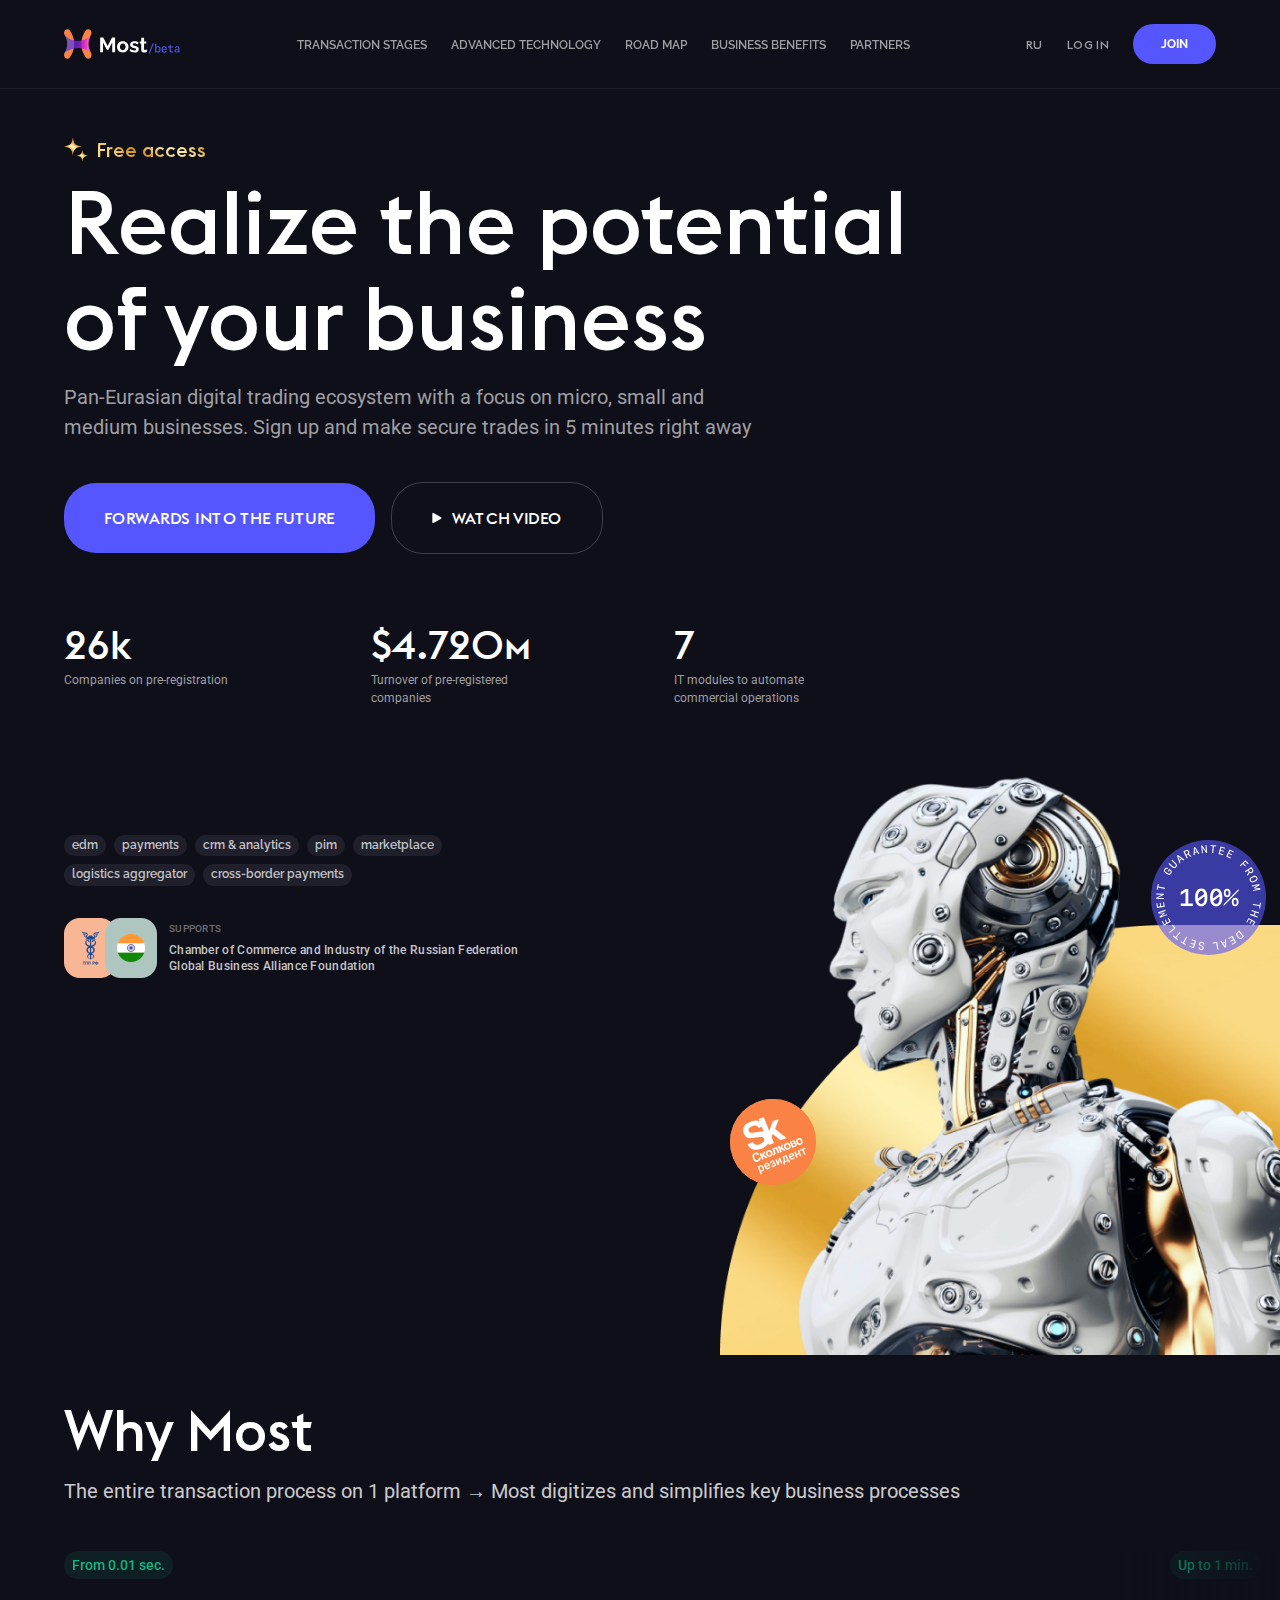
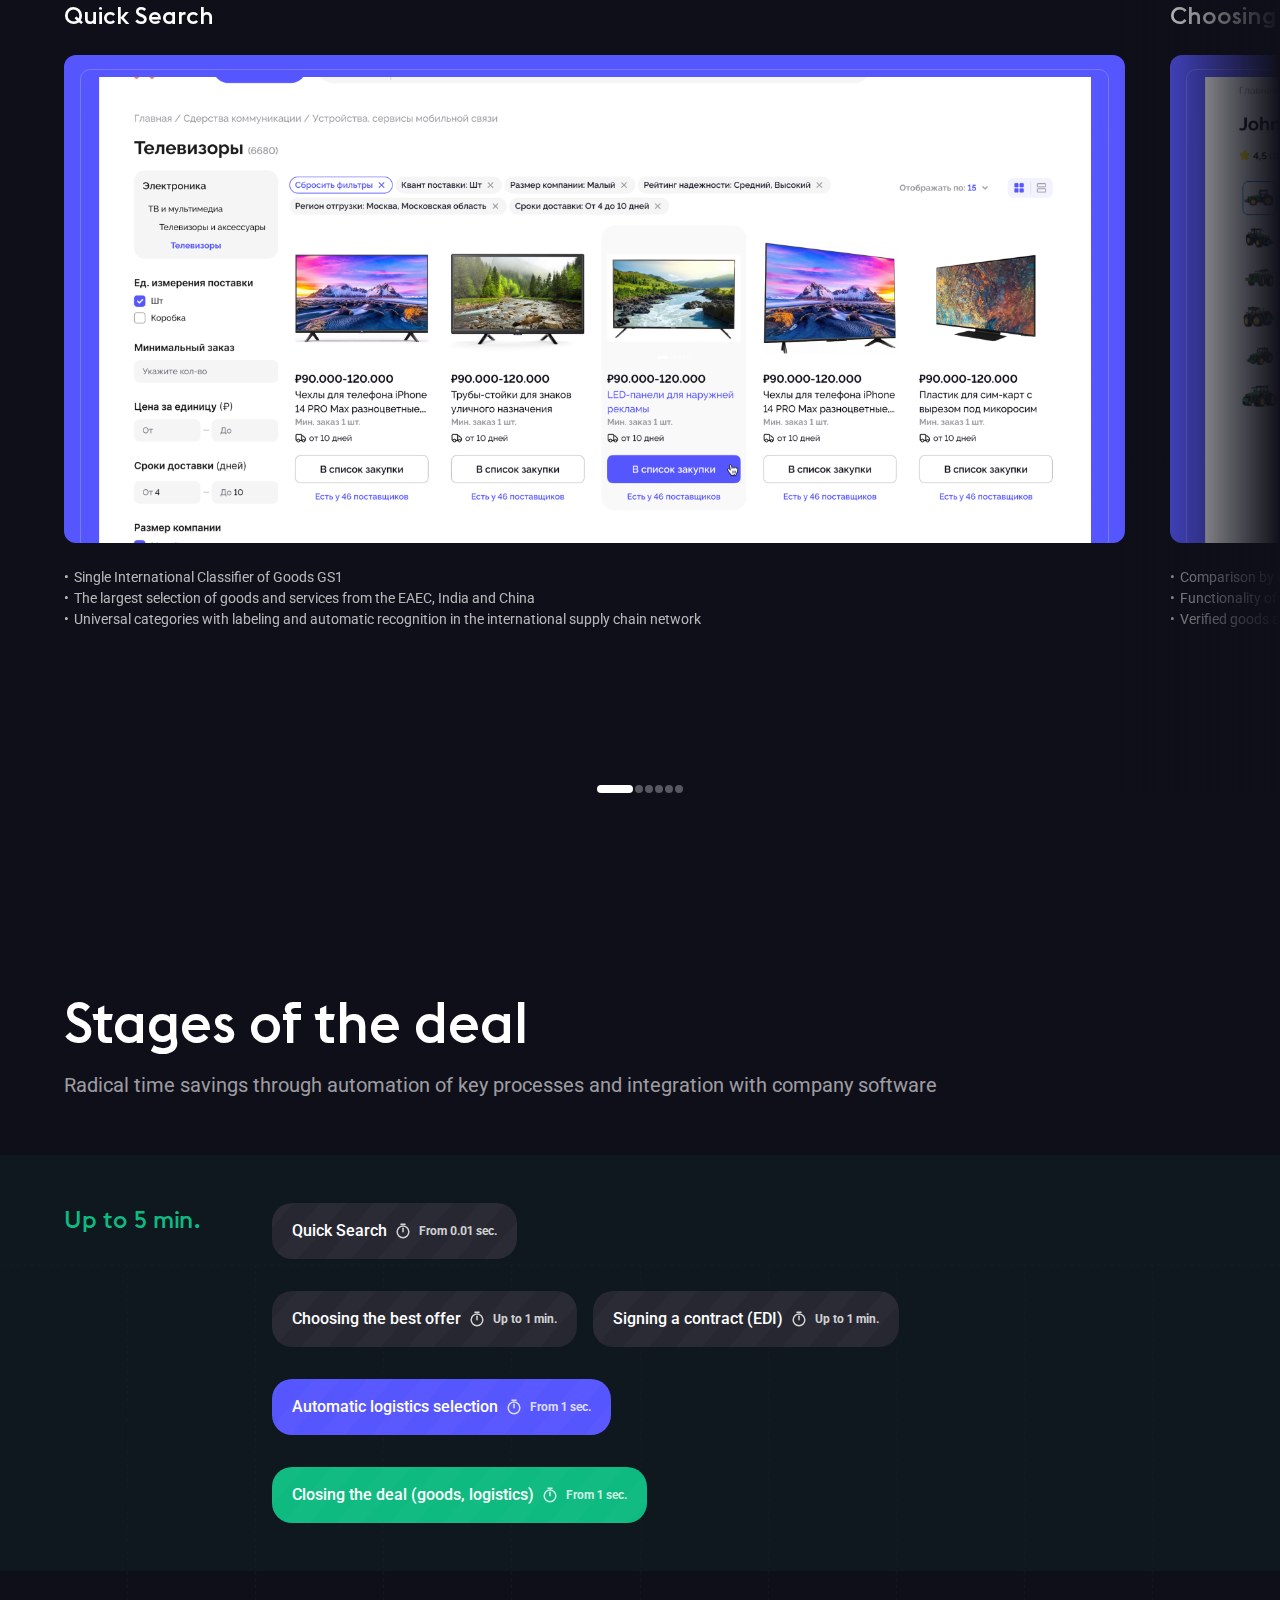
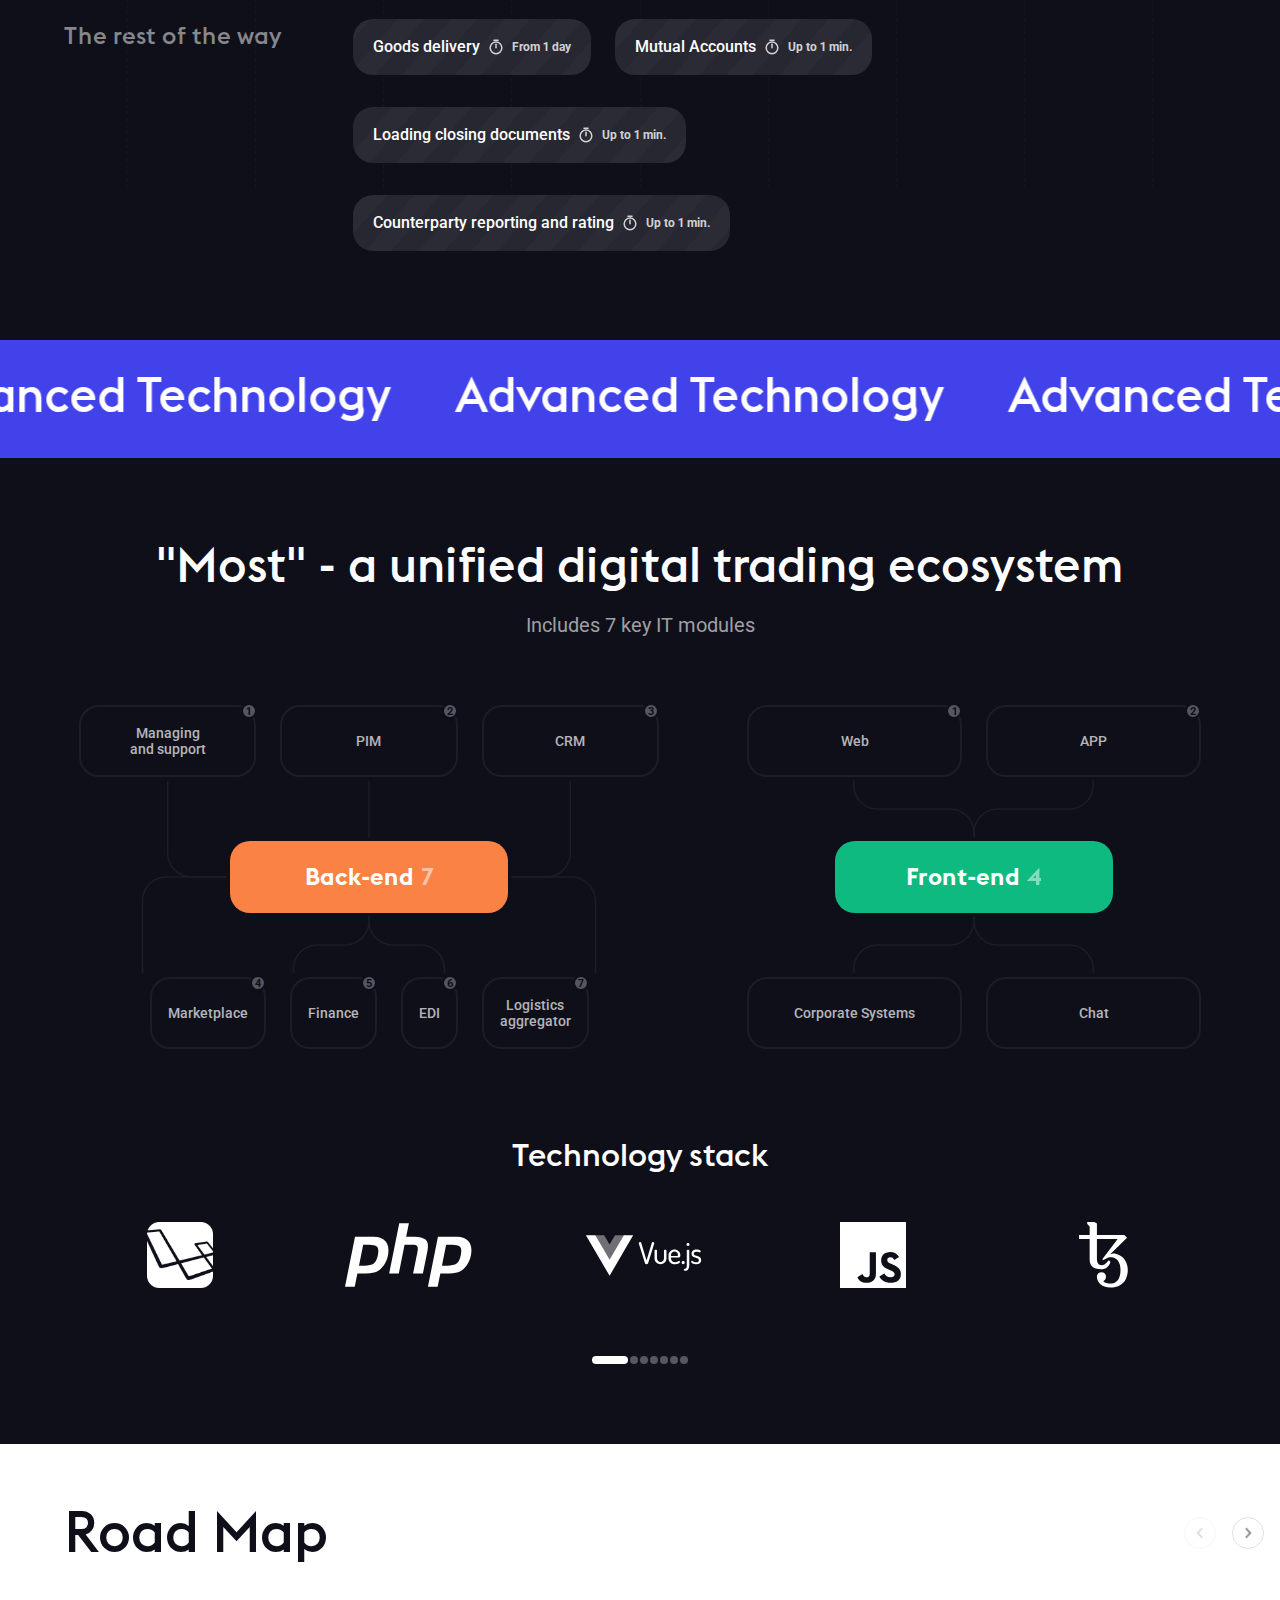
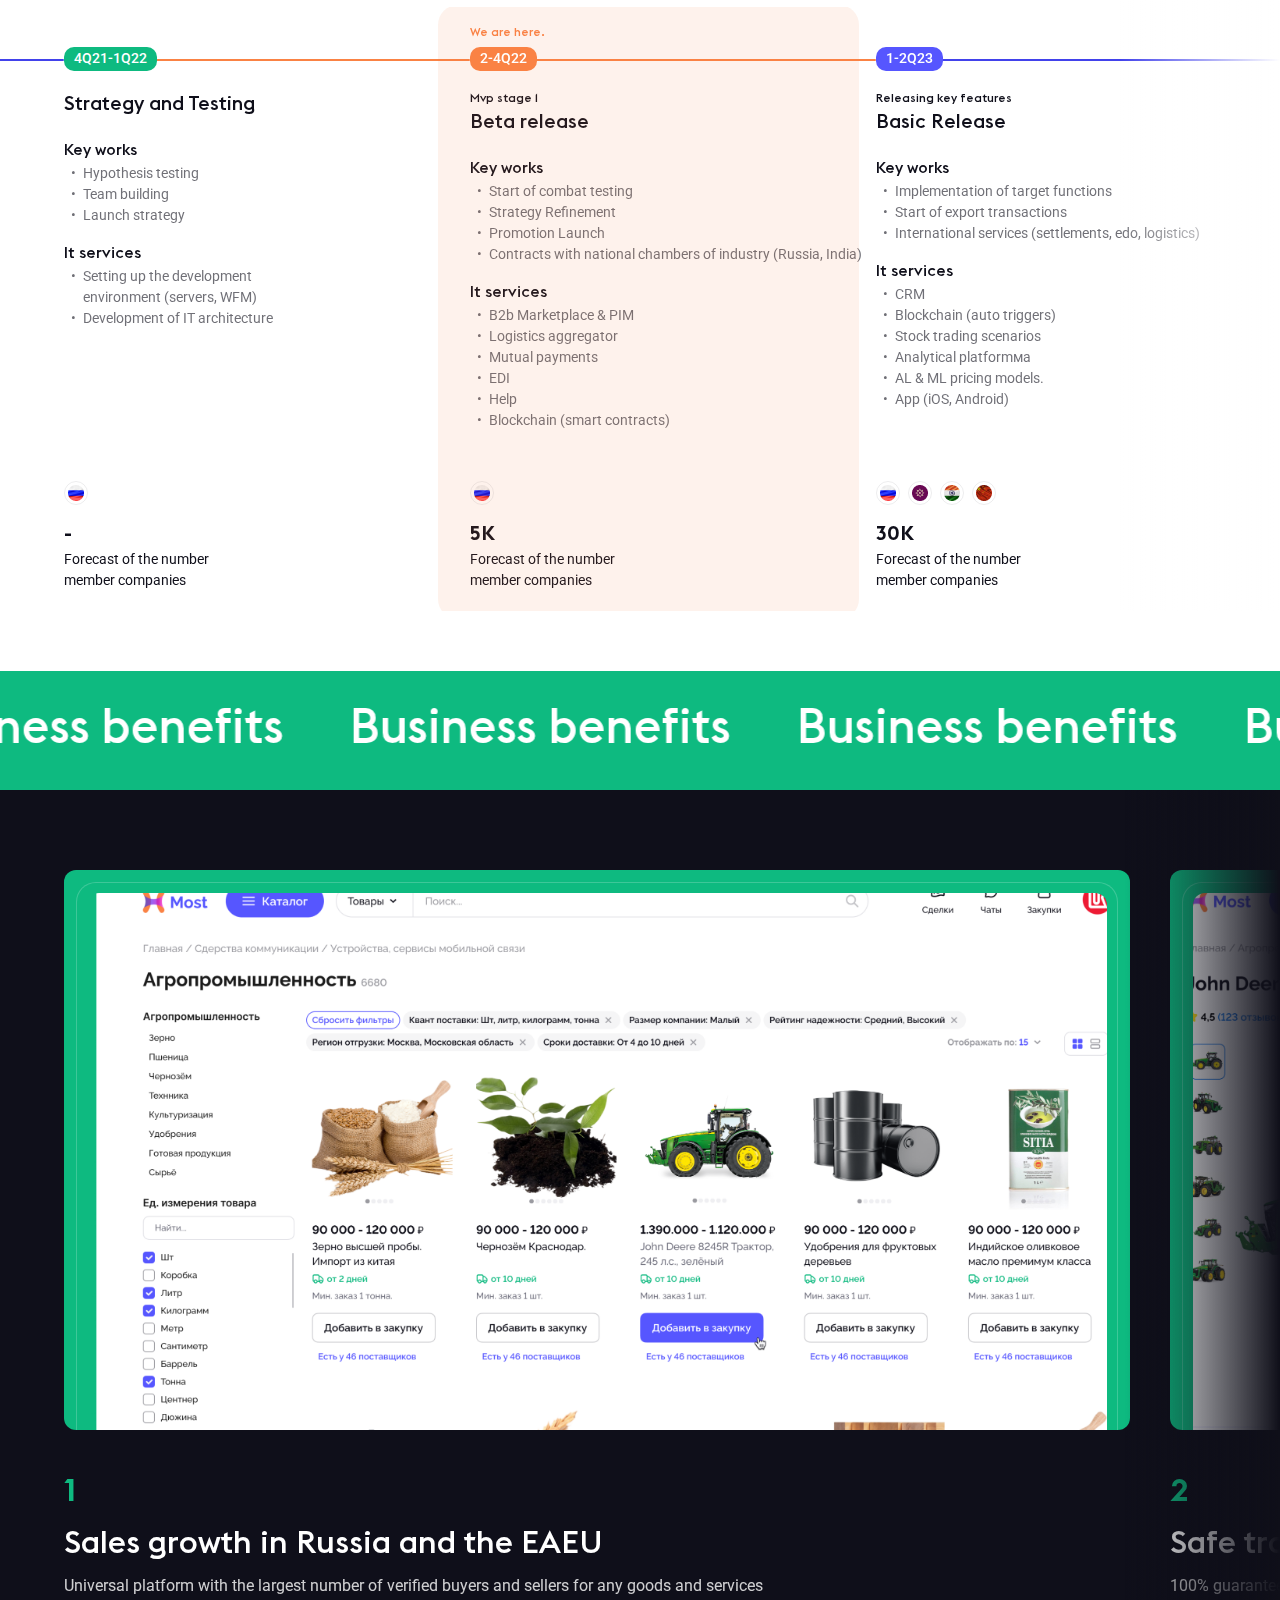
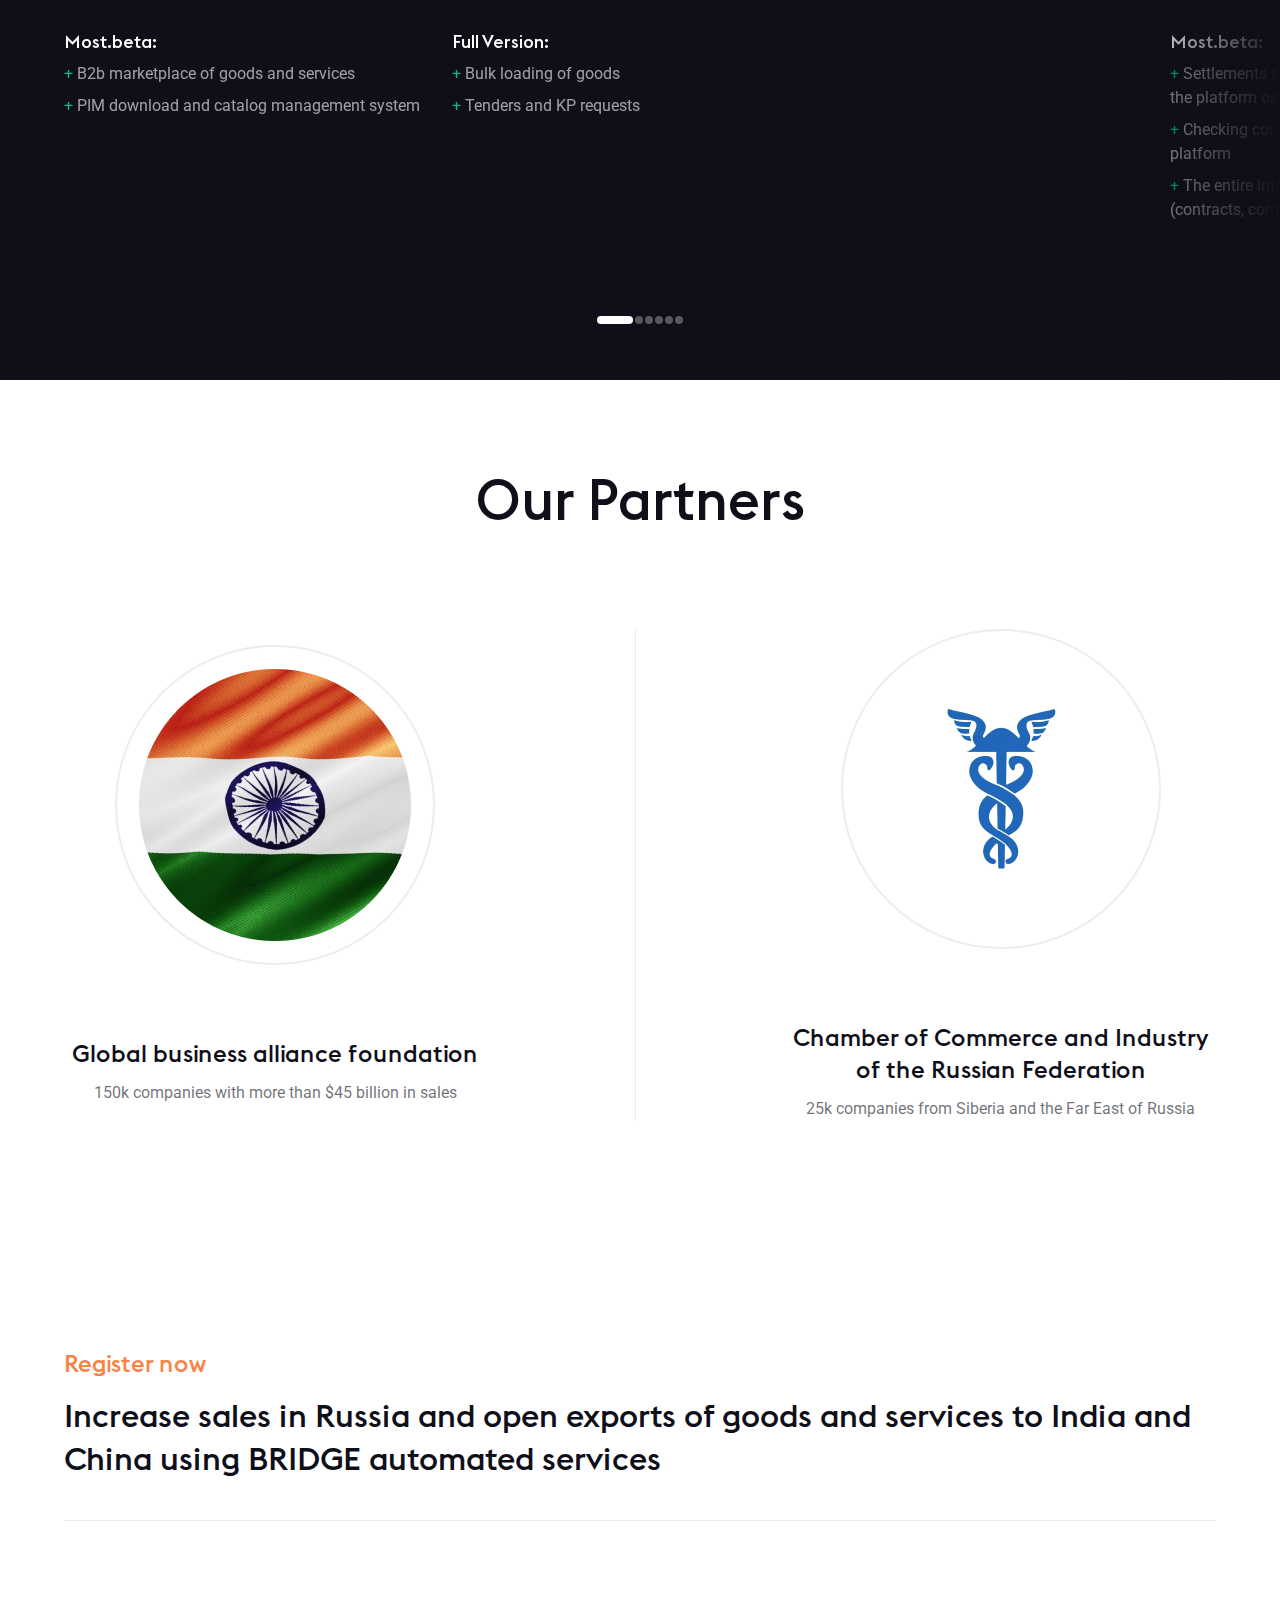
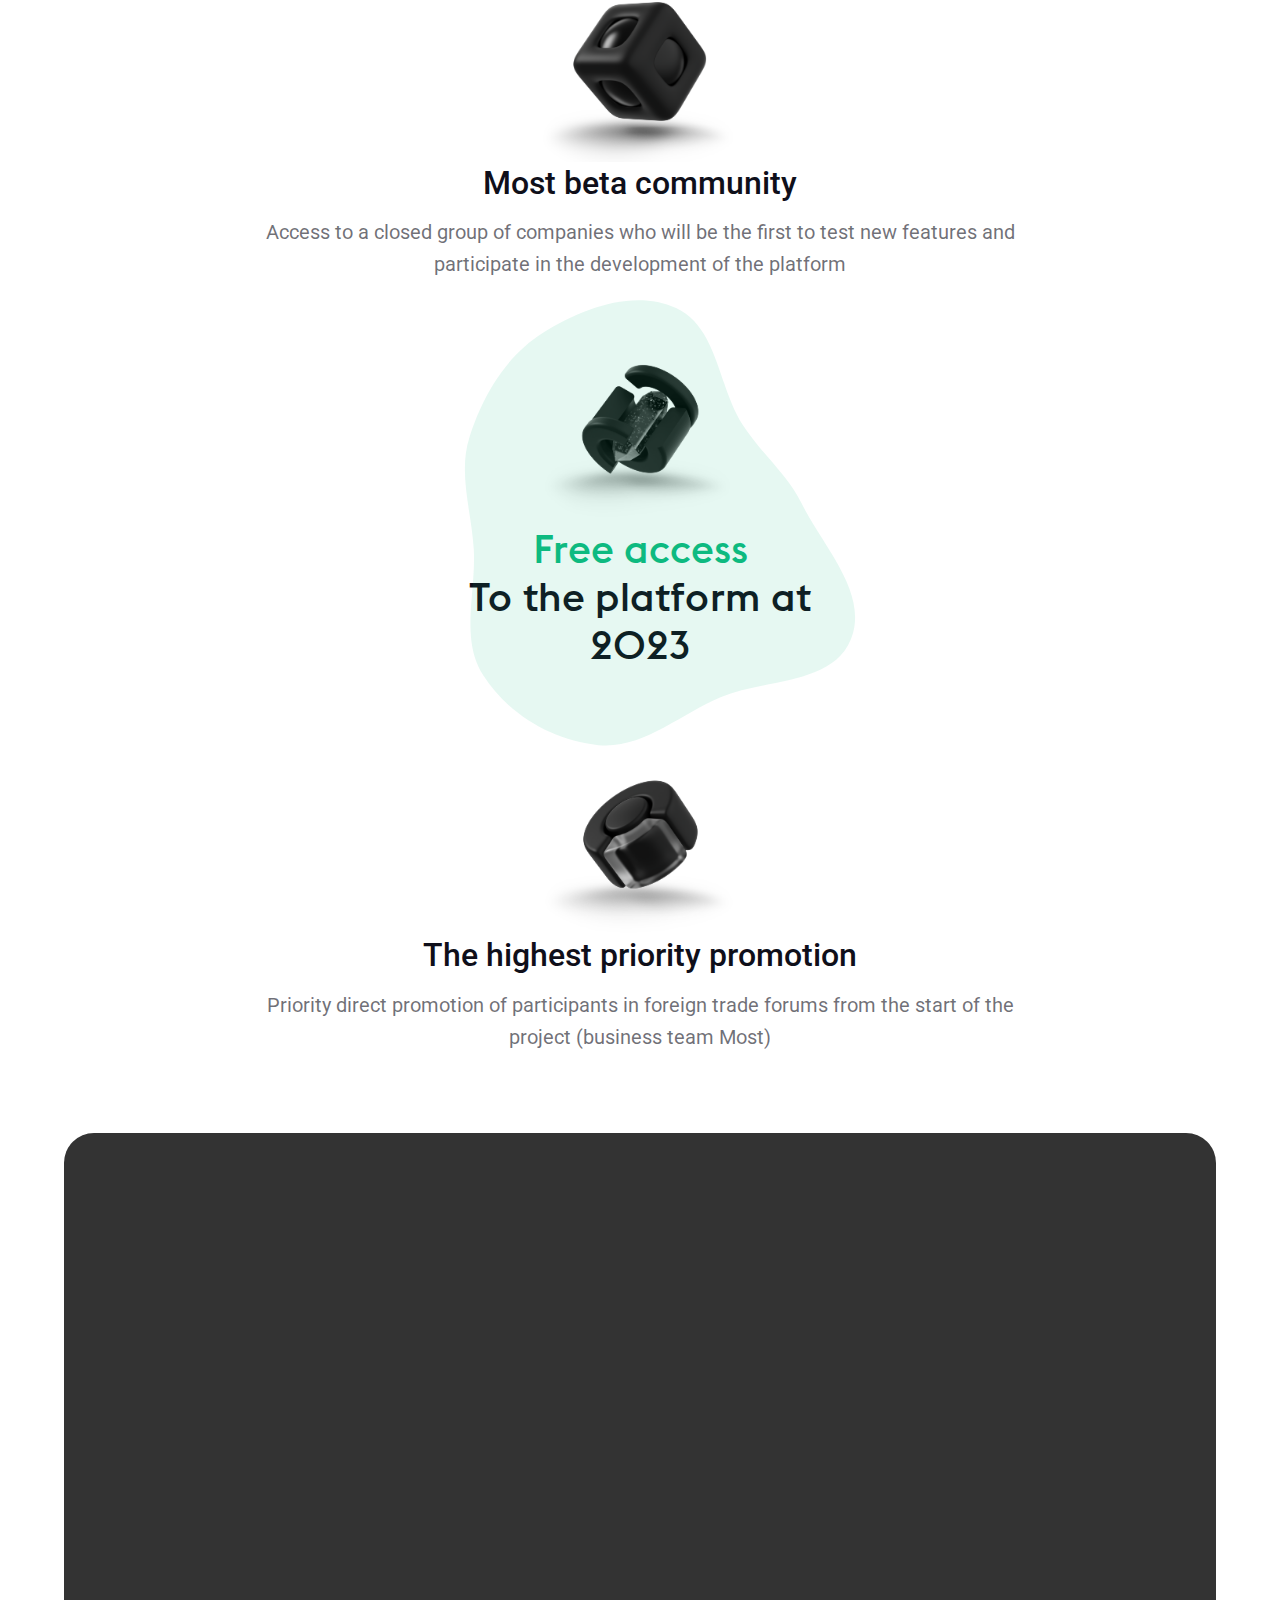
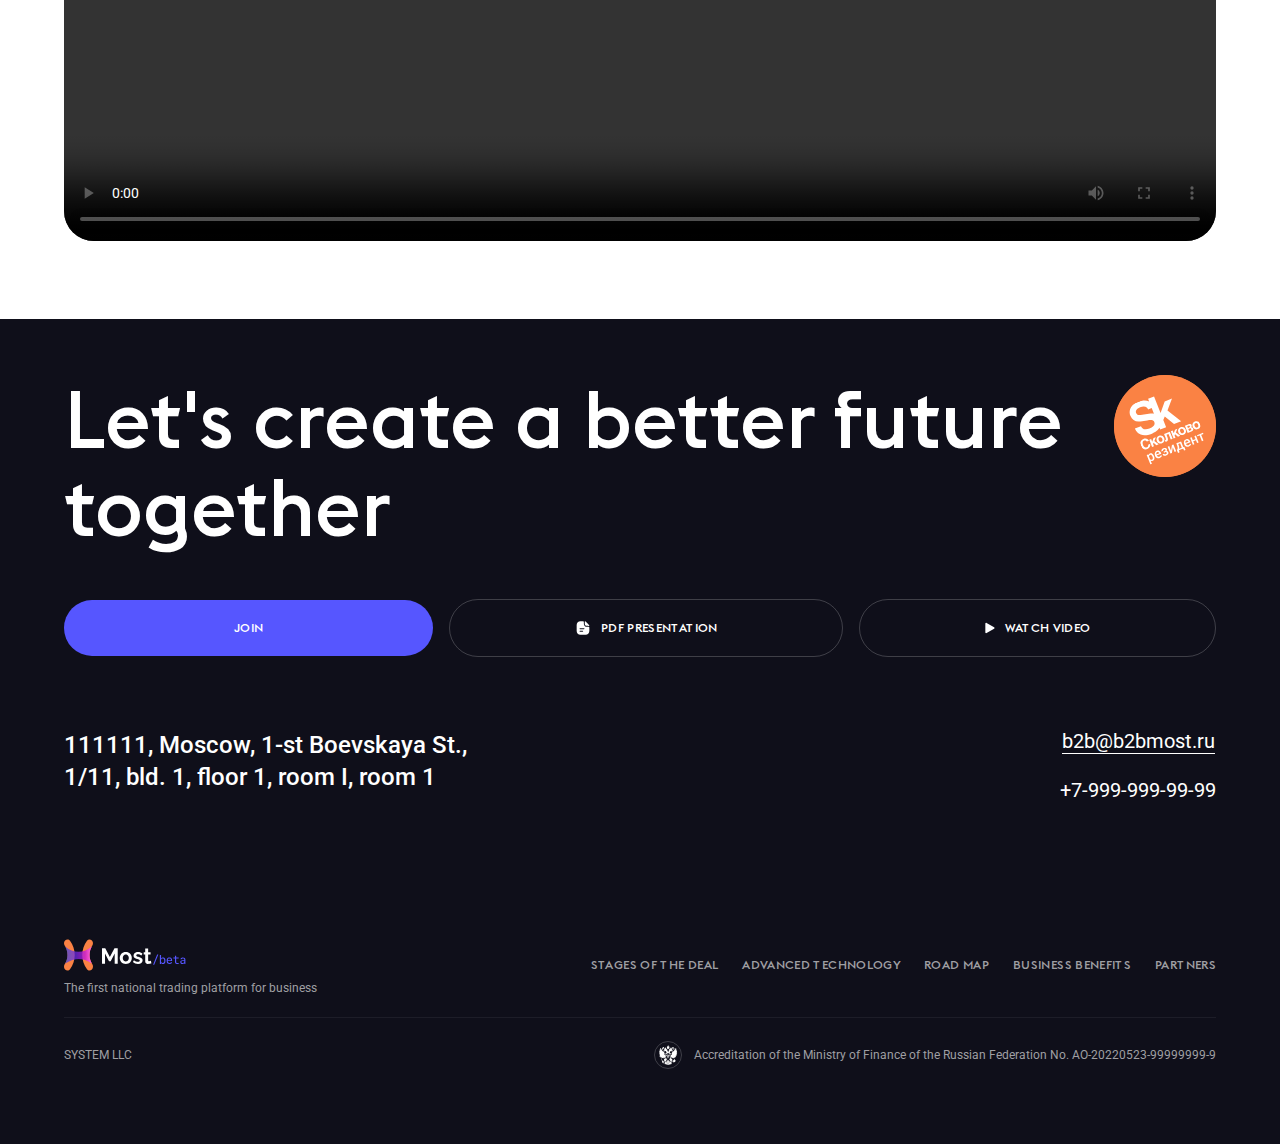
==== commit ae5668d5: "Add files via upload" ====
--- a/indexeng.html
+++ b/indexeng.html
@@ -336,19 +336,16 @@
 			</section>
 			<section id="technology" class="technology">
 				<div class="technology__marquees marquees">
-					<div>
+					<marquee behavior = "alternate">
 						<span>Advanced Technology</span>
 						<span>Advanced Technology</span>
 						<span>Advanced Technology</span>
 						<span>Advanced Technology</span>
-					</div>
-					<div>
 						<span>Advanced Technology</span>
 						<span>Advanced Technology</span>
 						<span>Advanced Technology</span>
-						<span>Advanced Technology</span>
-					</div>
-
+						<span>Advanced Technology</span>					
+					</marquee>
 				</div>
 				<div class="technology__container">
 					<div class="technology__title title">
@@ -686,23 +683,20 @@
 			</section>
 			<div id="benefits" class="benefits">
 				<div class="benefits__marquees marquees">
-					<div>
+					<marquee behavior = "alternate">
 						<span>Business benefits</span>
 						<span>Business benefits</span>
 						<span>Business benefits</span>
 						<span>Business benefits</span>
-					</div>
-					<div>
 						<span>Business benefits</span>
 						<span>Business benefits</span>
 						<span>Business benefits</span>
-						<span>Business benefits</span>
-					</div>
-				</div>
-					<div class="benefits__top">
-						<span>1</span>
-					</div>
-
+						<span>Business benefits</span>					
+					</marquee>
+				</div>
+				<div class="benefits__top">
+					<span>1</span>
+				</div>
 				<div class="benefits__container">
 					<div class="benefits__row">
 						<p>
@@ -966,7 +960,7 @@
 
 					</div>					
 					<div class="registration__video">
-						<video controls src="img/Full6.mp4"></video>
+						<video controls src="img/Full6.mp4#t=5"></video>
 					</div>
 				</div>
 
@@ -995,11 +989,11 @@
 						</div>
 						<div class="footer__right">
 							<div class="footer__address">
-								107014, Moscow, 1-st Boevskaya St., 2/12, bld. 4, floor 1, room IV, room 2
+								111111, Moscow, 1-st Boevskaya St., 1/11, bld. 1, floor 1, room I, room 1
 							</div>
 							<div class="footer__links">
-								<a href="mailto:info@b2bmost.ru" class="footer__mail">info@b2bmost.ru</a>
-								<a href="tel:+74956624858" class="footer__tel">+7-495-662-48-58</a>
+								<a href="mailto:b2b@b2bmost.ru" class="footer__mail">b2b@b2bmost.ru</a>
+								<a href="tel:+79999999999" class="footer__tel">+7-999-999-99-99</a>
 							</div>
 						</div>
 					</div>
@@ -1020,12 +1014,12 @@
 					</div>
 					<div class="footer__bottom">
 						<div data-da=".footer__accr>div,550, last" class="footer__texts">
-							<p>MST SYSTEM LLC</p><p>INN: 9718190298</p><p>OGR: 1227700215885</p>
+							<p>SYSTEM LLC</p>
 						</div>
 						<div class="footer__accr">
 							<img src="img/footer/accrediaton.svg" alt="">
 							<div>
-								Accreditation of the Ministry of Finance of the Russian Federation No. AO-20220523-4733920425-3
+								Accreditation of the Ministry of Finance of the Russian Federation No. AO-20220523-99999999-9
 							</div>
 						</div>
 					</div>
@@ -1038,7 +1032,7 @@
 	      <div class="popup__body">
 	      	
 	      	
-	      	<video controls src="img/Full6.mp4"></video>
+	      	<video controls src="img/Full6.mp4#t=5"></video>
 	      </div>
 	   </div>
 	   <div class="join-popup">
--- a/css/style.css
+++ b/css/style.css
@@ -2413,6 +2413,11 @@
     padding-right: 0;
     position: relative;
   }
+  .road__container .slick-list{
+    width: calc(100% + 64px);
+    margin-left:-64px;
+    padding-left: 64px;
+  }
   .road__container:after {
     position: absolute;
     content: "";
@@ -2428,6 +2433,27 @@
 @media (max-width: 600px) {
   .road__title {
     max-width: 200px;
+  }
+}
+@media(max-width:1215px){
+  .road__container .slick-list{
+    width: calc(100% + 56px);
+    margin-left:-56px;
+    padding-left: 56px;
+  }
+}
+@media(max-width:991px){
+  .road__container .slick-list{
+    width: calc(100% + 32px);
+    margin-left:-32px;
+    padding-left: 32px;
+  }
+}
+@media(max-width:700px){
+  .road__container .slick-list{
+    width: calc(100% + 24px);
+    margin-left:-24px;
+    padding-left: 24px;
   }
 }
 .road__content {
@@ -3228,7 +3254,7 @@
           align-items: center;
   padding: 40px 0 48px;
 }
-.marquees div {
+.marquees marquee {
   display: -webkit-box;
   display: -ms-flexbox;
   display: flex;
@@ -3242,14 +3268,14 @@
   font-size: 56px;
   line-height: 1.1428571429;
 }
-.marquees div > span {
+.marquees marquee > span {
   margin-right: 54px;
 }
 @media (max-width: 1500px) {
   .marquees {
     padding: 28px 0 36px;
   }
-  .marquees div {
+  .marquees marquee {
     font-size: 48px;
   }
 }
@@ -3257,61 +3283,11 @@
   .marquees {
     padding: 16px 0 24px;
   }
-  .marquees div {
+  .marquees marquee {
     font-size: 40px;
   }
 }
 
-.marquees > div:first-child {
-  display: inline-block;
-}
-
-.marquees > div:last-child {
-  display: inline-block;
-
-}
-
-@-webkit-keyframes marquee1 {
-  from {
-    -webkit-transform: translateX(100%);
-            transform: translateX(100%);
-  }
-  to {
-    -webkit-transform: translateX(-100%);
-            transform: translateX(-100%);
-  }
-}
-
-@keyframes marquee1 {
-  from {
-    -webkit-transform: translateX(100%);
-            transform: translateX(100%);
-  }
-  to {
-    -webkit-transform: translateX(-100%);
-            transform: translateX(-100%);
-  }
-}
-@-webkit-keyframes marquee2 {
-  from {
-    -webkit-transform: translateX(0);
-            transform: translateX(0);
-  }
-  to {
-    -webkit-transform: translateX(-200%);
-            transform: translateX(-200%);
-  }
-}
-@keyframes marquee2 {
-  from {
-    -webkit-transform: translateX(0);
-            transform: translateX(0);
-  }
-  to {
-    -webkit-transform: translateX(-200%);
-            transform: translateX(-200%);
-  }
-}
 .benefits__marquees {
   background: #0EBA80;
 }
